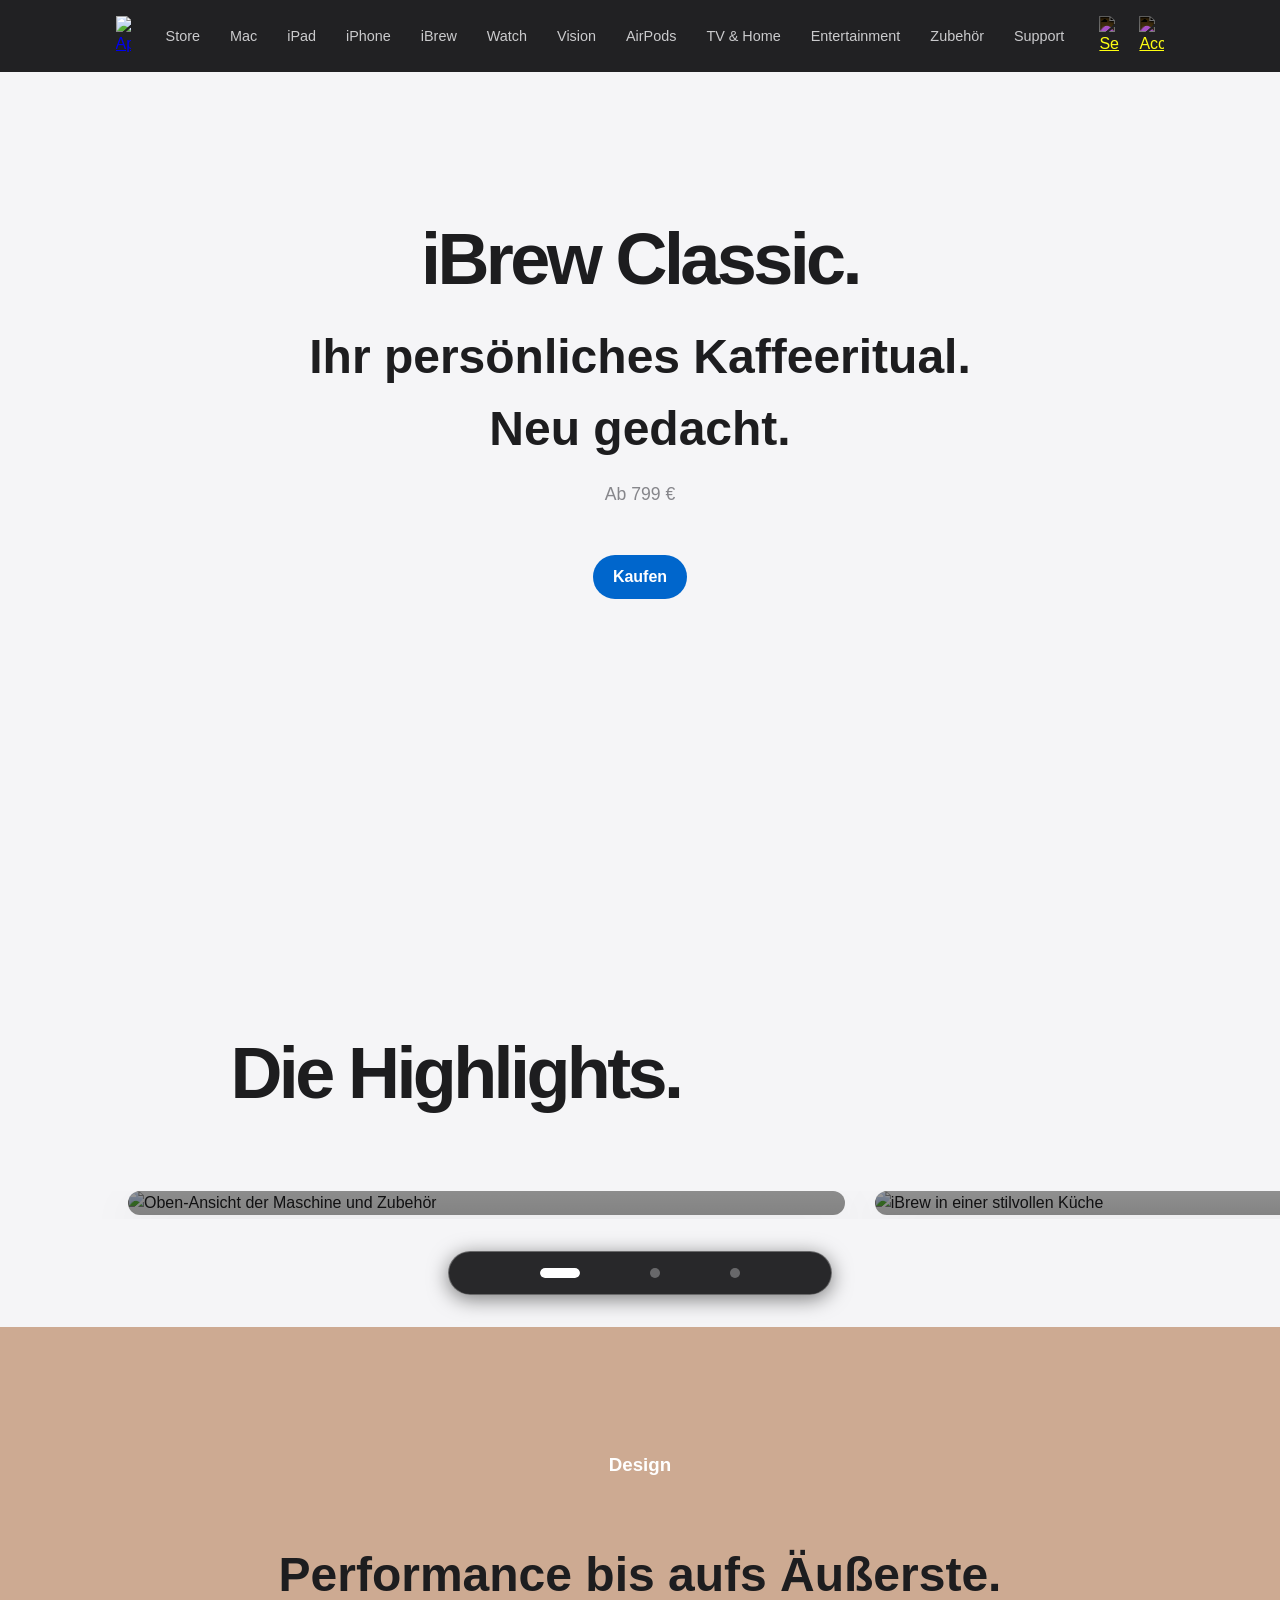
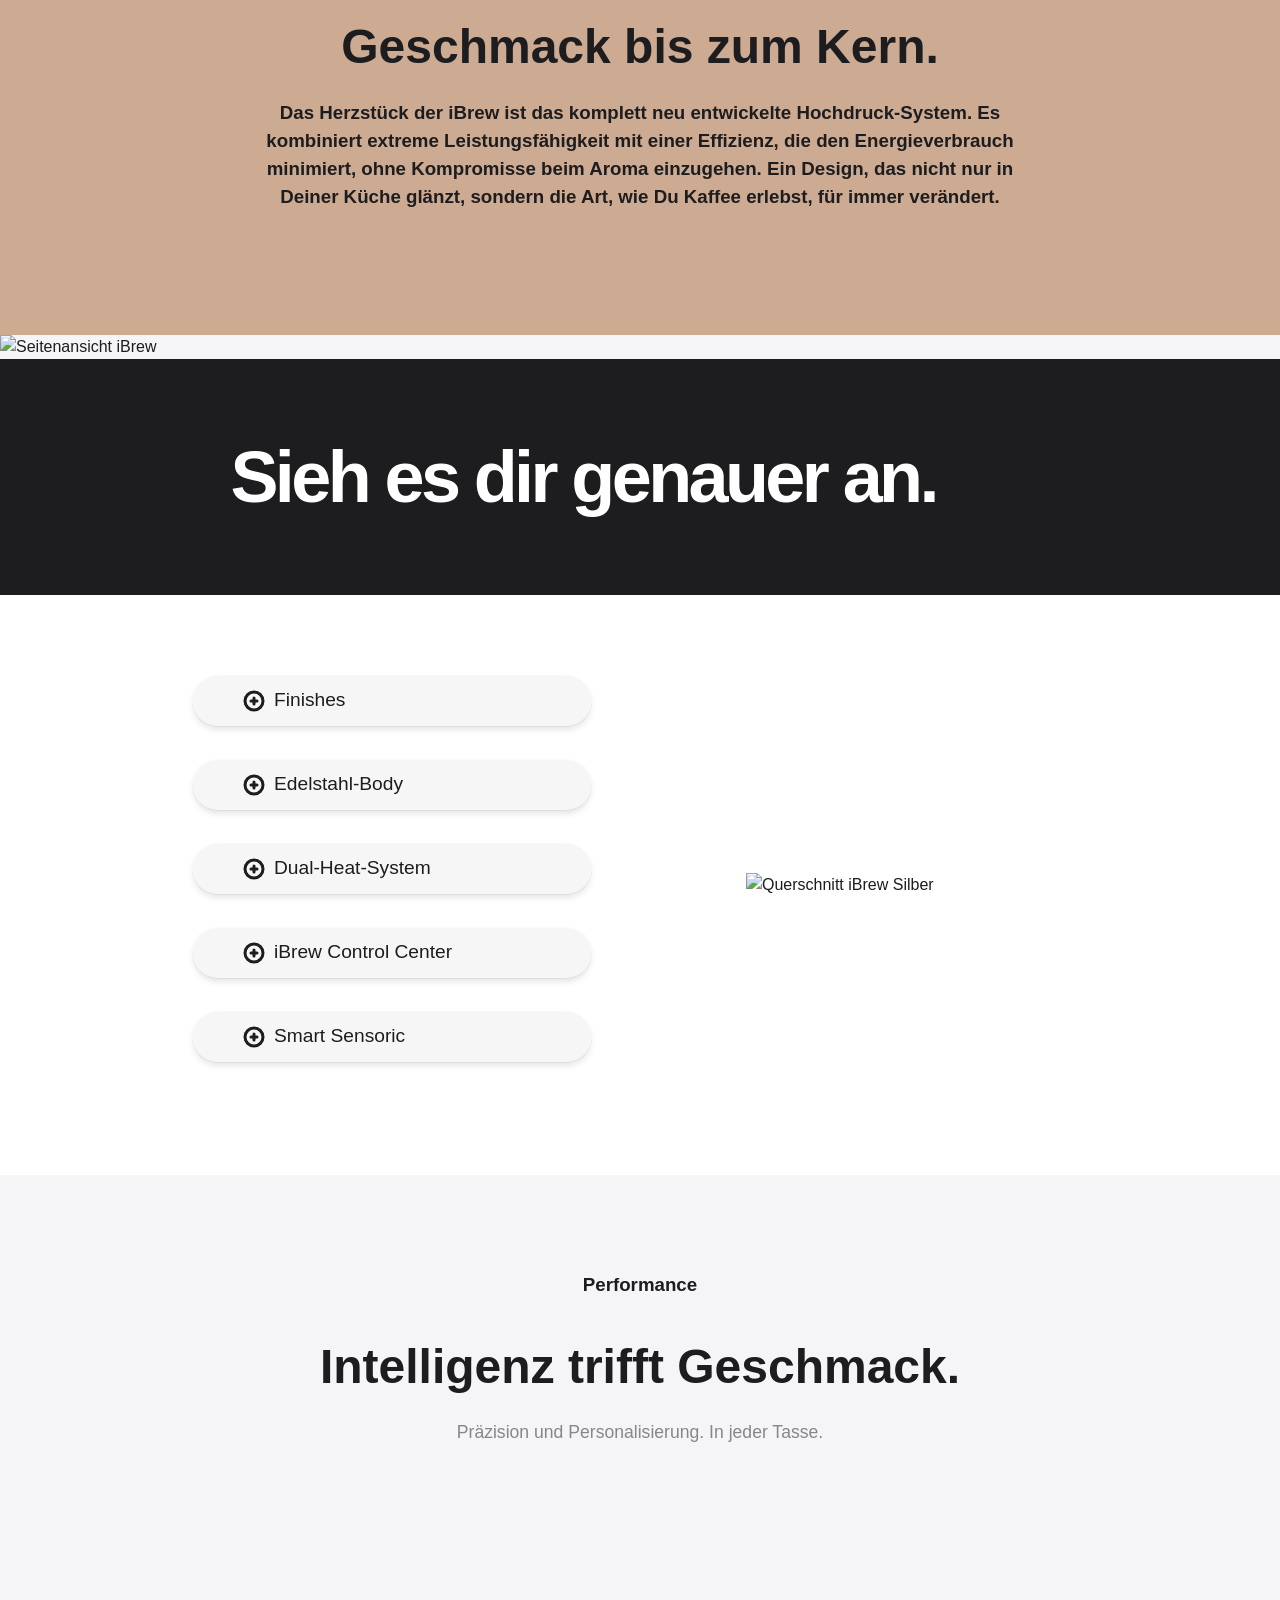
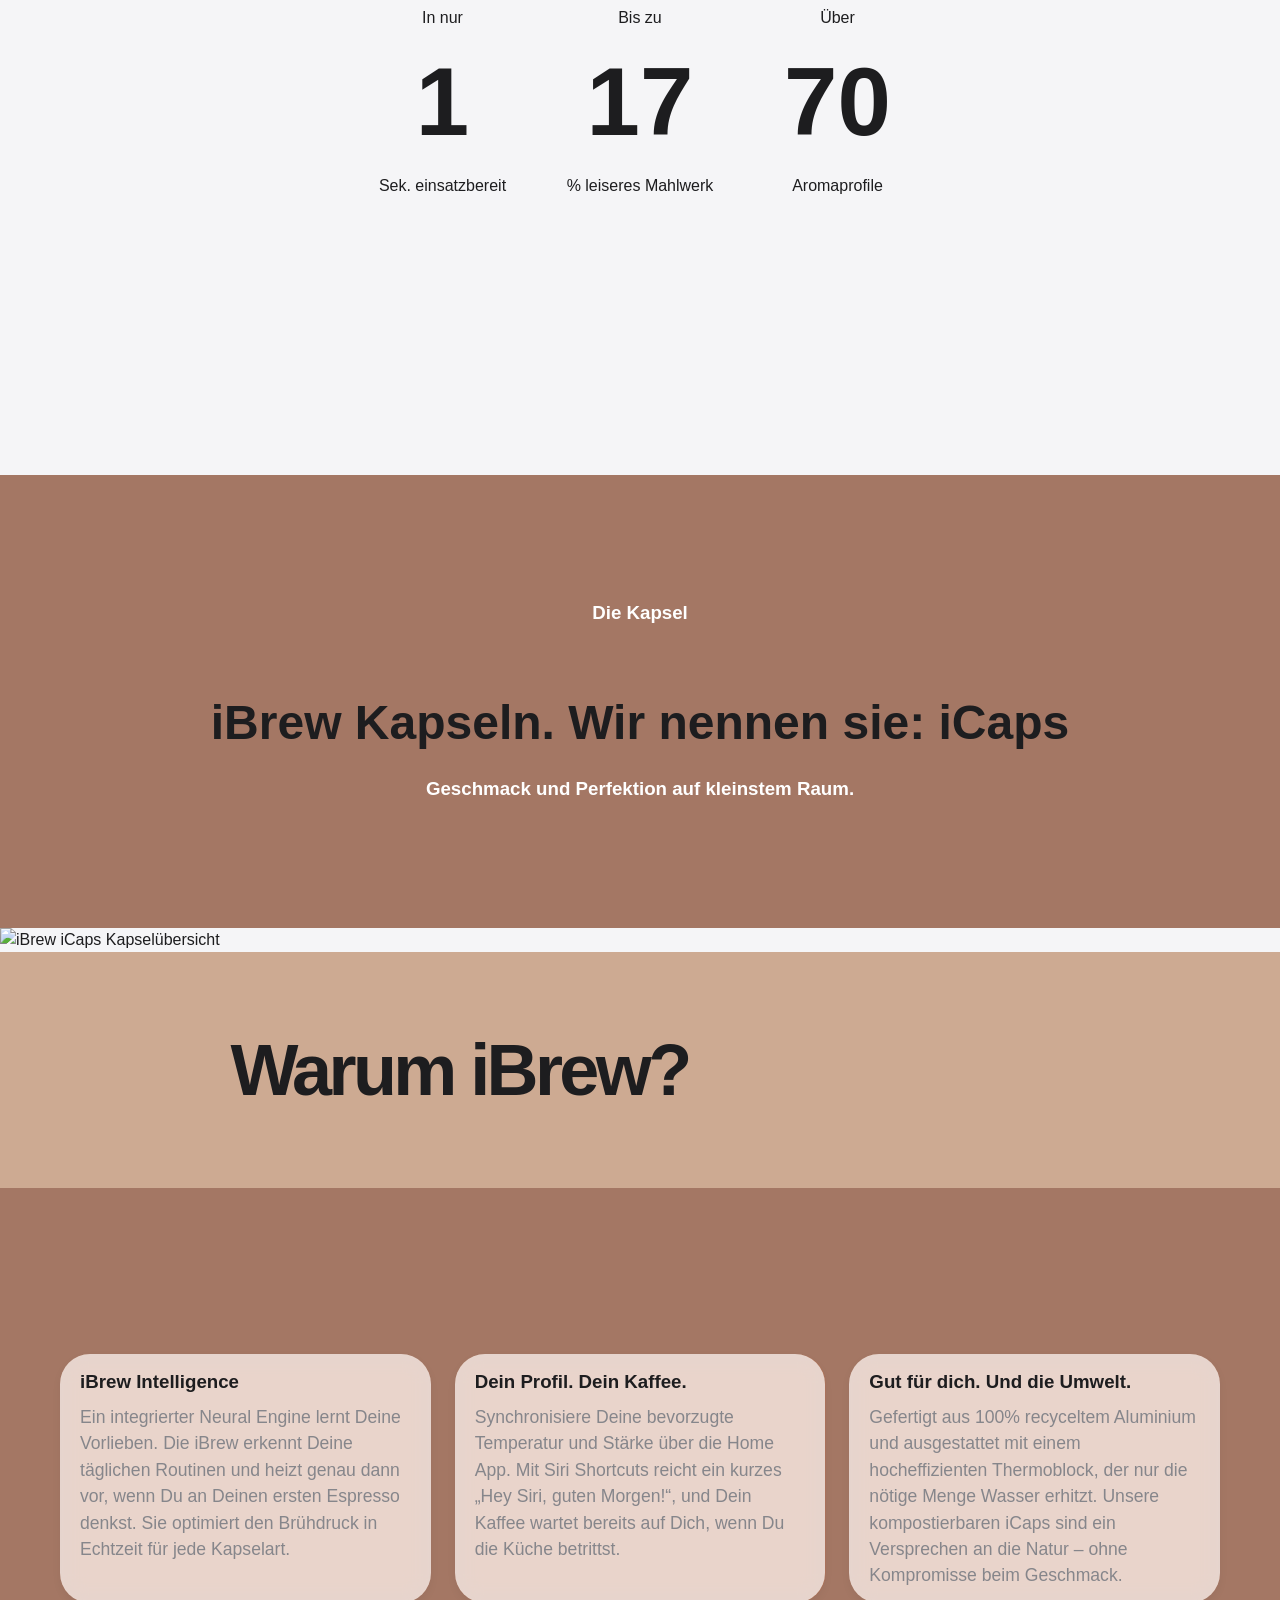
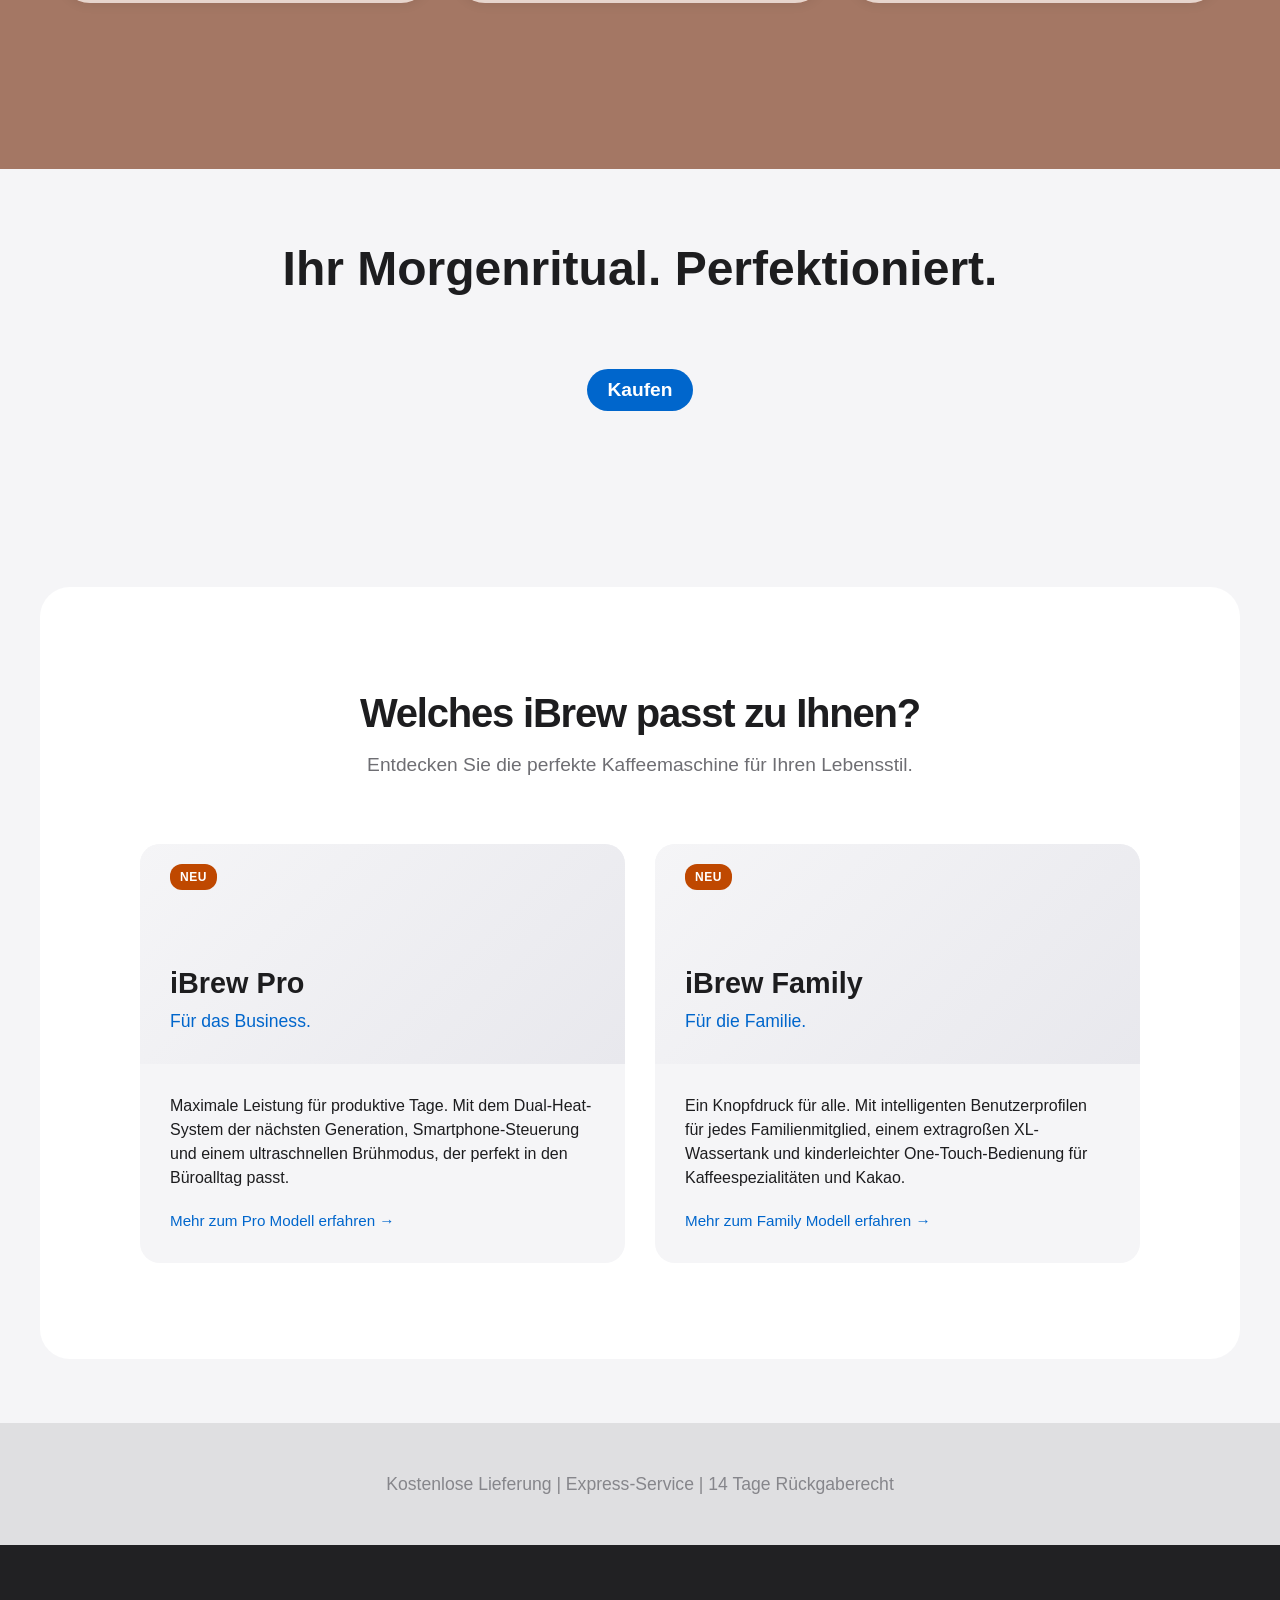
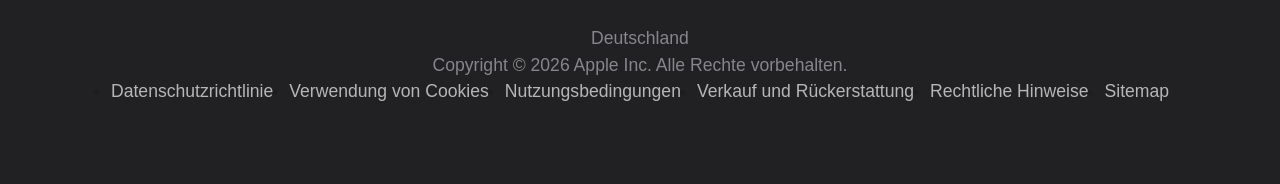
==== index.html @ b8b7a31b "Add files via upload" ====
<!DOCTYPE html>
<html lang="de">

<head>
    <meta charset="utf-8" />
    <meta name="viewport" content="width=device-width, initial-scale=1.0" />
    <title>iBrew Classic</title>
    <link rel="stylesheet" href="main.css" />
    <script src="main.js" defer></script>
</head>

<body>
    <header>
        <nav class="navbar nav-icons-right">
            <div>
                <a href="#"><img src="/Bilder/Apple_logo_white_small.png" alt="Apple" title="Apple" class="logo"></a>
            </div>

            <ul class="nav-links">
                <li><a href="#">Store</a></li>
                <li><a href="#">Mac</a></li>
                <li><a href="#">iPad</a></li>
                <li><a href="#">iPhone</a></li>
                <li><a href="#">iBrew</a></li>
                <li><a href="#">Watch</a></li>
                <li><a href="#">Vision</a></li>
                <li><a href="#">AirPods</a></li>
                <li><a href="#">TV & Home</a></li>
                <li><a href="#">Entertainment</a></li>
                <li><a href="#">Zubehör</a></li>
                <li><a href="#">Support</a></li>
            </ul>

            <div class="nav-icons-right">
                <a href="#"><img src="/Bilder/lupe.svg" alt="Search" title="Search" class="search"></a>
                <a href="#"><img src="/Bilder/bag.svg" alt="Account" title="Account" class="bag"></a>
            </div>

            <div class="burger" id="burger-menu">
                <div class="line1"></div>
                <div class="line2"></div>
                <div class="line3"></div>
            </div>
        </nav>
    </header>

    <main>
        <section class="hero fade-in">
            <div class="hero-content">
                <h1>iBrew Classic.</h1>
                <h2>Ihr persönliches Kaffeeritual.<br>Neu gedacht.</h2>
                <p>Ab 799 €</p>
                <a href="#kaufen" class="btn">Kaufen</a>
            </div>
        </section>

        <!--DIE HIGHLIGHTS-->
        <section class="fade-in">
            <h1 class="space_left">Die Highlights.</h1>

            <div class="carousel-shell">
                <div class="carousel" tabindex="0" aria-label="Highlights Galerie">
                    <article class="card card-image active" data-slide>
                        <img src="/Bilder/von oben vertikal.png" alt="Oben-Ansicht der Maschine und Zubehör" />
                        <div class="card-overlay">
                            <h2 class="h2_carousel">Gefertigt aus hochwertigem Edelstahl für Pro Performance.</h2>
                        </div>
                    </article>

                    <article class="card card-image" data-slide>
                        <img src="/Bilder/side.png" alt="iBrew in einer stilvollen Küche" />
                        <div class="card-overlay">
                            <h2 class="h2_carousel">Design für moderne Räume und ruhige Morgenmomente.</h2>
                        </div>
                    </article>

                    <article class="card card-image" data-slide>
                        <img src="/Bilder/app.png" alt="Detailansicht der Bedienelemente und App" />
                        <div class="card-overlay">
                            <h2 class="h2_carousel">App-Steuerung, Profile und präzise Temperaturwahl.</h2>
                        </div>
                    </article>
                </div>
            </div>

            <div class="dots" aria-label="Carousel Navigation">
                <button class="dot active" type="button" aria-label="Slide 1"></button>
                <button class="dot" type="button" aria-label="Slide 2"></button>
                <button class="dot" type="button" aria-label="Slide 3"></button>
            </div>
        </section>

        <section class="section-padding creme fade-in">
            <div class="container">
                <h3 class="miniheader_light">Design</h3>
                <h2>Performance bis aufs Äußerste. <br>Geschmack bis zum Kern.</h2>
                <h3 class="space_left_right_bottom">Das Herzstück der iBrew ist das komplett neu entwickelte
                    Hochdruck-System.
                    Es
                    kombiniert extreme Leistungsfähigkeit mit einer Effizienz, die den Energieverbrauch minimiert, ohne
                    Kompromisse beim Aroma einzugehen. Ein Design, das nicht nur in Deiner Küche glänzt, sondern die
                    Art, wie Du Kaffee erlebst, für immer verändert.</h3>
            </div>
        </section>

        <section class="side fade-in"> <!--Sidebild-->
            <img src="/Bilder/side.png" alt="Seitenansicht iBrew" title="Seitenansicht iBrew">
        </section>

        <section>
            <h1 class="space_left closer_look fade-in">Sieh es dir genauer an.</h1>
        </section>

        <section class="flex-spalten fade-in">
            <div class="spalte-links">
                <div class="feature-item">
                    <button class="btn-large btn-links icon-button">
                        <svg xmlns="http://www.w3.org/2000/svg" fill="none" viewBox="0 0 24 24" stroke-width="3"
                            stroke="currentColor" class="size-6">
                            <path stroke-linecap="round" stroke-linejoin="round"
                                d="M12 9v6m3-3H9m12 0a9 9 0 1 1-18 0 9 9 0 0 1 18 0Z" />
                        </svg>
                        Finishes
                    </button>
                    <div class="feature-text">
                        <p>Erhältlich in Space Schwarz, Silber und edlem Creme-Gold. Die PVD-Beschichtung
                            sorgt für eine kratzfeste, matte Oberfläche.</p>
                    </div>
                </div>

                <div class="feature-item">
                    <button class="btn-large btn-links icon-button">
                        <svg xmlns="http://www.w3.org/2000/svg" fill="none" viewBox="0 0 24 24" stroke-width="3"
                            stroke="currentColor" class="size-6">
                            <path stroke-linecap="round" stroke-linejoin="round"
                                d="M12 9v6m3-3H9m12 0a9 9 0 1 1-18 0 9 9 0 0 1 18 0Z" />
                        </svg>
                        Edelstahl-Body
                    </button>
                    <div class="feature-text">
                        <p>Ein massives, präzisionsgefrästes Gehäuse aus chirurgischem Aluminium schützt das Innere und
                            verleiht der Maschine ein zeitloses Gewicht.</p>
                    </div>
                </div>

                <div class="feature-item">
                    <button class="btn-large btn-links icon-button">
                        <svg xmlns="http://www.w3.org/2000/svg" fill="none" viewBox="0 0 24 24" stroke-width="3"
                            stroke="currentColor" class="size-6">
                            <path stroke-linecap="round" stroke-linejoin="round"
                                d="M12 9v6m3-3H9m12 0a9 9 0 1 1-18 0 9 9 0 0 1 18 0Z" />
                        </svg>
                        Dual-Heat-System
                    </button>
                    <div class="feature-text">
                        <p>Zwei getrennte Thermoblöcke heizen Wasser für Kaffee und Dampf parallel auf. Perfekte
                            Temperaturen ohne Wartezeit zwischen den Tassen.</p>
                    </div>
                </div>

                <div class="feature-item">
                    <button class="btn-large btn-links icon-button">
                        <svg xmlns="http://www.w3.org/2000/svg" fill="none" viewBox="0 0 24 24" stroke-width="3"
                            stroke="currentColor" class="size-6">
                            <path stroke-linecap="round" stroke-linejoin="round"
                                d="M12 9v6m3-3H9m12 0a9 9 0 1 1-18 0 9 9 0 0 1 18 0Z" />
                        </svg>
                        iBrew Control Center
                    </button>
                    <div class="feature-text">
                        <p>Das hochauflösende Touch-Display an der Front zeigt den exakten Brühfortschritt,
                            Fehlermeldungen und Reinigungshinweise an.</p>
                    </div>
                </div>

                <div class="feature-item">
                    <button class="btn-large btn-links icon-button">
                        <svg xmlns="http://www.w3.org/2000/svg" fill="none" viewBox="0 0 24 24" stroke-width="3"
                            stroke="currentColor" class="size-6">
                            <path stroke-linecap="round" stroke-linejoin="round"
                                d="M12 9v6m3-3H9m12 0a9 9 0 1 1-18 0 9 9 0 0 1 18 0Z" />
                        </svg>
                        Smart Sensoric
                    </button>
                    <div class="feature-text">
                        <p>Infrarotsensoren erkennen die Tassengröße und stoppen den Bezug automatisch, um ein
                            Überlaufen deines Espressos zu verhindern.</p>
                    </div>
                </div>
            </div>
            <div class="spalte-rechts">
                <img src="/Bilder/Querschnitt silber.png" alt="Querschnitt iBrew Silber"
                    title="Querschnitt iBrew Silber">
            </div>
        </section>

        <section class="stats section-padding fade-in">
            <div class="container">
                <h3 class="miniheader_dark">Performance</h3>
                <h2>Intelligenz trifft Geschmack.</h2>
                <p>Präzision und Personalisierung. In jeder Tasse.</p>
                <div class="stats-grid">
                    <div class="stat-item">
                        <span>In nur</span>
                        <span class="number counter" data-target="3" data-speed="3000">0</span>
                        <span>Sek. einsatzbereit</span>
                    </div>
                    <div class="stat-item">
                        <span>Bis zu</span>
                        <span class="number counter" data-target="50" data-speed="3000">0</span>
                        <span>% leiseres Mahlwerk</span>
                    </div>
                    <div class="stat-item">
                        <span>Über</span>
                        <span class="number counter" data-target="200" data-speed="3000">0</span>
                        <span>Aromaprofile</span>
                    </div>
                </div>
            </div>
        </section>

        <section class="section-padding fade-in icaps">
            <div class="container">
                <h3 class="miniheader_light">Die Kapsel</h3>
                <h2>iBrew Kapseln. Wir nennen sie: iCaps</h2>
                <h3 class="caption_light">Geschmack und Perfektion auf kleinstem Raum.</h3>
            </div>
        </section>

        <!--Ändert das Bild beim Übergang von Mobile zu Tablet-->
        <section class="side fade-in icaps-container">
            <picture>
                <source srcset="/Bilder/Kapsel_mobile.svg" media="(max-width: 767px)">

                <source srcset="/Bilder/Kapseln.svg" media="(min-width: 768px)">

                <img src="/Bilder/Kapseln.svg" alt="iBrew iCaps Kapselübersicht" title="iBrew iCaps Kapselübersicht"
                    loading="lazy">
            </picture>
        </section>

        <section class="fade-in">
            <h1 class="space_left fade-in creme">Warum iBrew?</h1>
        </section>

        <section class="section-padding dark_creme fade-in space_top_bottom">
            <div class="container features-grid ">

                <div class="feature-card">
                    <h3>iBrew Intelligence</h3>
                    <p>Ein integrierter Neural Engine lernt Deine Vorlieben. Die iBrew erkennt Deine täglichen Routinen
                        und heizt genau dann vor, wenn Du an Deinen ersten Espresso denkst. Sie optimiert den Brühdruck
                        in Echtzeit für jede Kapselart.</p>
                </div>

                <div class="feature-card">
                    <h3>Dein Profil. Dein Kaffee.</h3>
                    <p>Synchronisiere Deine bevorzugte Temperatur und Stärke über die Home App. Mit Siri Shortcuts
                        reicht ein kurzes „Hey Siri, guten Morgen!“, und Dein Kaffee wartet bereits auf Dich, wenn Du
                        die Küche betrittst.</p>
                </div>

                <div class="feature-card">
                    <h3>Gut für dich. Und die Umwelt.</h3>
                    <p>Gefertigt aus 100% recyceltem Aluminium und ausgestattet mit einem hocheffizienten Thermoblock,
                        der nur die nötige Menge Wasser erhitzt. Unsere kompostierbaren iCaps sind ein Versprechen an
                        die Natur – ohne Kompromisse beim Geschmack.</p>
                </div>

            </div>
        </section>

        <section class="fade-in container section-padding" id="kaufen">
            <h2>Ihr Morgenritual. Perfektioniert.</h2>
            <button class="btn btn-large">Kaufen</button>
        </section>

        <!--Modelle vorstellen:-->
        <section class="fade-in container section-padding id-comparison" id="modelle">
            <h2 class="section-title">Welches iBrew passt zu Ihnen?</h2>
            <p class="section-subtitle">Entdecken Sie die perfekte Kaffeemaschine für Ihren Lebensstil.</p>

            <div class="model-teaser-grid">
                <div class="model-card">
                    <div class="model-image-placeholder">
                        <span class="model-badge">Neu</span>
                        <h3>iBrew Pro</h3>
                        <p class="model-tagline">Für das Business.</p>
                    </div>
                    <div class="model-info">
                        <p class="model-description">
                            Maximale Leistung für produktive Tage. Mit dem Dual-Heat-System der nächsten Generation,
                            Smartphone-Steuerung und einem ultraschnellen Brühmodus, der perfekt in den Büroalltag
                            passt.
                        </p>
                        <a href="/ibrew_pro.html" class="model-link">Mehr zum Pro Modell erfahren &rarr;</a>
                    </div>
                </div>

                <div class="model-card">
                    <div class="model-image-placeholder">
                        <span class="model-badge">Neu</span>
                        <h3>iBrew Family</h3>
                        <p class="model-tagline">Für die Familie.</p>
                    </div>
                    <div class="model-info">
                        <p class="model-description">
                            Ein Knopfdruck für alle. Mit intelligenten Benutzerprofilen für jedes Familienmitglied,
                            einem extragroßen XL-Wassertank und kinderleichter One-Touch-Bedienung für
                            Kaffeespezialitäten und Kakao.
                        </p>
                        <a href="/ibrew_family.html" class="model-link">Mehr zum Family Modell erfahren &rarr;</a>
                    </div>
                </div>
            </div>
        </section>
    </main>

    <footer class="fade-in">
        <div class="footer1">
            <p>Kostenlose Lieferung | Express-Service | 14 Tage Rückgaberecht</p>
        </div>
        <nav class="footer2">
            <p>Deutschland <br> Copyright © 2026 Apple Inc. Alle Rechte vorbehalten.</p>
            <ul>
                <li><a href="#">Datenschutzrichtlinie</a></li>
                <li><a href="#">Verwendung von Cookies</a></li>
                <li><a href="#">Nutzungsbedingungen</a></li>
                <li><a href="#">Verkauf und Rückerstattung</a></li>
                <li><a href="#">Rechtliche Hinweise</a></li>
                <li><a href="#">Sitemap</a></li>
            </ul>
        </nav>
    </footer>
</body>

</html>
---- main.css ----
/* --- Basis (Mobile) --- */
:root {
    --bg-color: #f5f5f7;
    --text-color: #1d1d1f;
    --accent-color: #0066cc;
    --creme: #cdaa92;
    --dark-creme: #a47764;
    /*Button*/
    --white: #ffffff;
    --shadow: 0 18px 50px rgba(0, 0, 0, 0.08);
    --border-radius: 30px;
}

* {
    margin: 0;
    padding: 0;
    box-sizing: border-box;
    font-family: -apple-system, BlinkMacSystemFont, "Segoe UI", Roboto, Helvetica, Arial, sans-serif;
}

body {
    background-color: var(--bg-color);
    color: var(--text-color);
    line-height: 1.5;
    overflow-x: hidden;
}

.container {
    max-width: 1200px;
    margin: 0 auto;
}

.section-padding {
    padding: 4rem 0;
    text-align: center;
}

.creme {
    background-color: var(--creme);
}

.dark_creme {
    background-color: var(--dark-creme);
}

/* --- Typografie --- */
h1 {
    font-size: 3rem;
    letter-spacing: -0.05em;
    margin-bottom: 0.5rem;
}

h2 {
    font-size: 2rem;
    font-weight: 600;
    margin-bottom: 1rem;
}

.h2_carousel {
    font-size: 1rem;
    font-weight: 600;
    margin-bottom: 1rem;
}

p {
    font-size: 1.1rem;
    color: #86868b;
}

.miniheader_light {
    color: var(--white);
    padding-top: 5%;
    padding-bottom: 5%;
}

.miniheader_dark {
    color: var(--text-color);
    padding-top: 5%;
    padding-bottom: 5%;
}

.caption_light {
    color: var(--white);
    padding-bottom: 5%;
}

/* --- Buttons "Kaufen" --- */
.btn {
    display: inline-block;
    background-color: var(--accent-color);
    color: var(--white);
    padding: 10px 20px;
    border-radius: 30px;
    text-decoration: none;
    font-weight: 600;
    border: none;
    margin: 3rem;
    cursor: pointer;

}

.btn:hover {
    background-color: #005bb5;
}

.btn-large {
    font-size: 1.2rem;
    padding: 10px 20px;
    border-radius: 30px;
    margin: 3rem;
}

/* =========================================
   Header-Menü Navigation (Mobile)
   ========================================= */

.navbar {
    display: flex;
    justify-content: space-between;
    align-items: center;
    padding: 1rem 5%;
    background-color: rgba(29, 29, 31, 0.98);
    position: fixed;
    width: 100%;
    top: 0;
    z-index: 1000;
    backdrop-filter: blur(10px);
}

/* Container für die rechten Icons */
.nav-icons-right {
    display: flex;
    align-items: center;
    gap: 20px;
    /* Abstand zwischen Lupe und Einkaufskorb */
    margin-left: auto;
    /* Schiebt die Icons automatisch nach rechts */
    z-index: 1001;
    /* Sorgt dafür, dass die Icons anklickbar bleiben */
}

/* Verhindert, dass das Logo-Link-Verhalten das Layout stört */
.nav-logo-link {
    display: flex;
    align-items: center;
    z-index: 1001;
}

.logo {
    width: 15px;
    height: auto;
    /* Zwingt Safari, das Seitenverhältnis fix zu berechnen */
    display: block;
    /* Verhindert das Kollabieren im Flex-Layout */

}

.search {
    width: 20px;
    filter: invert(100%);
    display: block;
}

.bag {
    width: 25px;
    filter: invert(100%);
    display: block;
}

.nav-links {
    position: absolute;
    right: 0px;
    height: 100vh;
    top: 60px;
    background-color: #1d1d1f;
    display: flex;
    flex-direction: column;
    align-items: center;
    width: 100%;
    transform: translateX(100%);
    transition: transform 0.4s ease-in;
    list-style: none;
    height: calc(100vh - 60px);
    /* Bildschirmhöhe MINUS die 60px von der Navbar */
    overflow-y: auto;
    /* Erlaubt das Scrollen NUR innerhalb des Menüs */
}

.nav-links li {
    margin: 1.5rem 0;
}

.nav-links a {
    color: #f5f5f7;
    text-decoration: none;
    font-size: 1.2rem;
}

.nav-active {
    transform: translateX(0%);
}

.burger {
    display: block;
    cursor: pointer;
}

.burger div {
    width: 25px;
    height: 3px;
    background-color: var(--white);
    margin: 5px;
    transition: all 0.3s ease;
}

.hero {
    display: flex;
    flex-direction: column;
    /* Stapelt Bild und Text untereinander */
    margin-top: 55px;
    /* Platz für die fixierte Navigationsleiste */
    background-color: var(--bg-color);
}

/* Das Teaserbild wird auf dem Handy als eigenständiger, oberer Block dargestellt */
.hero::before {
    content: "";
    display: block;
    width: 100%;
    height: 100vh;
    /* Das Bild nimmt auf dem Handy die halbe Bildschirmhöhe ein */
    background-image: url('/Bilder/frontal.png');
    background-repeat: no-repeat;
    background-position: center;
    background-size: cover;
}

.hero_family {
    display: flex;
    flex-direction: column;
    /* Stapelt Bild und Text untereinander */
    margin-top: 55px;
    /* Platz für die fixierte Navigationsleiste */
    background-color: var(--bg-color);
}

/* Das Teaserbild wird auf dem Handy als eigenständiger, oberer Block dargestellt */
.hero_family::before {
    content: "";
    display: block;
    width: 100%;
    height: 100vh;
    /* Das Bild nimmt auf dem Handy die halbe Bildschirmhöhe ein */
    background-image: url('/Bilder/family_teaser_mobile.png');
    background-repeat: no-repeat;
    background-position: center;
    background-size: cover;
}

/* Der Textbereich rutscht automatisch unter das Bild */
.hero-content {
    text-align: center;
    padding: 3rem 20px;
    background-color: var(--bg-color);
    /* Verhält sich wie eine neue, saubere Section */
}

.whitespace {
    height: 29.5vh;
    /*= gleiche Höhe wie die anderen Abschnitte, wo Text drin ist*/
}

.space_left {
    /*Abstand von links für h1-Elemente*/
    padding-left: 3%;
    padding-right: 3%;
    padding-top: 5%;
    padding-bottom: 5%;
    margin-bottom: 0;
    /*damit kein weißer Streifen zwischen Titel und drei Containern*/
}

.space_left_right_bottom {
    padding-left: 18%;
    padding-right: 18%;
    padding-bottom: 5%;
}

.space_top_bottom {
    padding-top: 3%;
    padding-bottom: 3%;
}

.closer_look {
    background-color: #1D1D1F;
    color: var(--white);
}

/* 1. Die Hauptsektion vorbereiten */
.stats {
    position: relative;
    /* WICHTIG: Erlaubt dem ::before-Element, sich hieran auszurichten */
    min-height: 100vh;
    /* Sorgt dafür, dass die Sektion mindestens den Bildschirm füllt */
    text-align: center;

    display: flex;
    flex-direction: column;
    justify-content: flex-start;
    align-items: center;

    overflow: hidden;
    /* Verhindert, dass das skalierte Bild aus der Sektion herausragt */
}

/* 2. Das Pseudoelement für das Hintergrundbild einrichten */
.stats::before {
    content: "";
    /* ERFORDERLICH: Aktiviert das Pseudoelement überhaupt erst */

    /* Das Bild über die komplette Fläche der .stats-Sektion spannen */
    position: absolute;
    top: 0;
    left: 0;
    width: 100%;
    height: 100%;

    /* Das Bild einbinden und skalieren */
    background-image: url("/Bilder/von oben quer.png");
    background-repeat: no-repeat;
    background-position: center;
    background-size: cover;

    /* Transparenz und Bildebenen-Anordnung */
    opacity: 0.15;
    /* Transparenz des Bildes */
    z-index: 1;
    /* Schiebt das Bild auf Ebene 1 */
}

/* Den Text in Sicherheit bringen, damit er VOR dem Bild liegt */
.stats .container {
    position: relative;
    z-index: 2;
    /* Liegt mit Ebene 2 über dem Bild (z-index: 1) und bleibt voll lesbar */
}

.stats-grid {
    display: flex;
    flex-direction: column;
    gap: 5vh;
    /*Lücken zwischen einzelnen Stats voneinander, 5vh*/
    margin-top: 3rem;
    margin-left: 3rem;
    margin-right: 3rem;
}

.features-grid {
    display: flex;
    flex-direction: column;
    gap: 24px;
    /*Lücken zwischen einzelnen Stats voneinander, vorher 5vh*/
    padding: 10% 20px;
    /*oben-unten / links-rechts 20px*/
    /* Optional: Damit die Karten am Handyrand nicht anstoßen */
}

.feature-card {
    border-radius: 30px;
    box-shadow: 0 4px 10px rgba(0, 0, 0, 0.05);
    position: relative;
    padding: 14px 20px;
    background: #ffffffb1;
    backdrop-filter: blur(12px) saturate(150%);
    -webkit-backdrop-filter: blur(12px) saturate(150%);
    text-align: left;

    /* Dieser sanfte Übergang sorgt dafür, dass das Hovern flüssig aussieht */
    transition: all 0.3s ease;

    width: 100%;
    /* Nimmt auf Mobile die volle Displaybreite ein */
    max-width: 100%;
    /* Verhindert das Herausragen */
    box-sizing: border-box;
}

.feature-card:hover {
    background: rgba(255, 255, 255, 0.35);
    /* Wird beim Hovern etwas heller/sichtbarer */
    transform: translateY(-5px);
    /* Schiebt die Karte leicht nach oben */
    cursor: pointer;
    /* Zeigt den Zeigefinger an */

    /* Macht den Schatten intensiver für einen räumlichen "Anheben"-Effekt */
    box-shadow:
        0 12px 20px -2px rgba(0, 0, 0, 0.15),
        inset 0 1px 0 rgba(255, 255, 255, 0.5);
}

/* Abstand zwischen Überschrift und Fließtext in der Karte */
.feature-card h3 {
    margin-bottom: 0.5rem;
    color: var(--text-color);
}

.stat-item .number {
    display: block;
    font-size: 4rem;
    font-weight: 700;
    color: var(--text-color);
    font-variant-numeric: tabular-nums;
    /*einheitliche Zahlengröße, damit Container nicht "zittern" oder verschieben während dem aufzählen*/
    width: 140px;
    /* Festes Gehäuse für die Zahl (breit genug für 3 Ziffern) */
    margin: 0 auto;
    /* Zentriert die Zahl innerhalb ihres stat-items */
}

/* --- Hintergrundbild unter: Performance bis aufs Äußerste. --- */
.side {
    width: 100%;
    overflow: hidden;
    /* Verhindert unschöne Scrollbalken, falls das Bild verzerrt */
}

.side img {
    width: 100%;
    height: auto;
    /* Behält das Seitenverhältnis bei */
    display: block;
    /* Entfernt den standardmäßigen kleinen Whitespace unter Bildern */
    object-fit: cover;
    /* Schneidet das Bild sauber zu, falls Höhenbegrenzungen ins Spiel kommen */
}

/*Part unter: "Sieh es dir genauer an."*/
.flex-spalten {
    background-color: var(--white);
    display: flex;
    /* Aktiviert das Flexbox-Layout */
    gap: 20px;
    /* Abstand zwischen den Spalten */
    justify-content: space-evenly;
    align-items: center;
    flex-direction: column;
    /* Spalten untereinander anordnen */
}

.spalte-rechts img {
    width: 100%;
    height: 100%;
    object-fit: cover;
    /* Füllt den Bereich aus, ohne das Bild zu verzerren */
    object-position: center;
    /* Zentriert das Bild im Container */
    padding-bottom: 15%;
}

.btn-links {
    display: flex;
    flex-direction: column;

    text-decoration: none;
    border: none;
    margin: 3vh;
    cursor: pointer;

    /* Grundlegendes Layout */
    position: relative;
    padding: 14px 50px;
    /* letztes=Breite Button*/
    color: var(--text-color);
    cursor: pointer;

    /* Hintergrund und Unschärfe */
    background: rgba(215, 215, 215, 0.239);
    backdrop-filter: blur(12px) saturate(150%);
    -webkit-backdrop-filter: blur(12px) saturate(150%);

    /* Schatten für Tiefe */
    box-shadow:
        0 4px 6px -1px rgba(0, 0, 0, 0.1),
        inset 0 1px 0 rgba(255, 255, 255, 0.4),
        inset 0 -1px 0 rgba(0, 0, 0, 0.1);

    /* Sanfter Übergang bei Hover */
    transition: all 0.3s ease;
}

.icon-button {
    display: inline-flex !important;
    /* Erzwingt das Flexbox-Layout */
    flex-direction: row !important;
    /* Zwingt Icon und Text nebeneinander */
    gap: 8px;
    /* Abstand zwischen Plus und Text */
}

.icon-button svg {
    width: 24px;
    height: 24px;
    display: block;
}

.icaps {
    background-color: #a47764;
}

/* Container für die Kapsel-Präsentation */
.icaps-container {
    width: 100%;
    background-color: var(--bg-color);
    /* Sorgt für den sauberen Apple-Hintergrund */
    display: flex;
    justify-content: center;
    align-items: center;
    overflow: hidden;
}

/* Das eigentliche Bild skaliert jetzt automatisch perfekt mit */
.icaps-container picture,
.icaps-container img {
    width: 100%;
    height: auto;
    display: block;
    object-fit: cover;
}

/* --- Animationen --- */
.btn-links:hover {
    background: rgba(255, 255, 255, 0.25);
    box-shadow:
        0 8px 12px -1px rgba(0, 0, 0, 0.15),
        inset 0 1px 0 rgba(255, 255, 255, 0.5);
    transform: translateY(-2px);
}

.fade-in {
    opacity: 0;
    transform: translateY(30px);
    transition: opacity 0.8s ease-out, transform 0.8s ease-out;
}

.fade-in.appear {
    opacity: 1;
    transform: translateY(0);
}

.footer1 {
    background-color: rgba(134, 134, 134, 0.2);
    text-align: center;
    justify-content: center;
    align-items: center;
    padding: 3rem;
}

.footer2 {
    text-align: center;
    background-color: rgba(29, 29, 31, 0.98);
    display: flex;
    flex-direction: column;
    transition: transform 0.4s ease-in;
    list-style: none;
    /*damit keine Aufzählungszeichen*/
    justify-content: space-between;
    align-items: center;
    padding: 5rem 0%;
    backdrop-filter: blur(10px);
}

.footer2 ul {
    display: flex;
    flex-direction: column;
    /* Ordnet die Elemente nebeneinander an */
    flex-wrap: wrap;
    /* Erlaubt Zeilenumbrüche, wenn der Bildschirm zu klein ist */
    justify-content: center;
    /* Zentriert die Links horizontal */
    align-items: center;
    /* Zentriert die Links vertikal */
    gap: 1rem;
    /* Erzeugt einen gleichmäßigen Abstand zwischen den Wörtern */
}

.footer2 li {
    margin: 0;
    font-size: 1.1rem;
    /*kein Abstand zwischen den Elementen*/
}

.footer2 a {
    color: #f5f5f7;
    /* Grundfarbe (hell) */
    text-decoration: none;
    opacity: 0.7;
    /* Reduzierte Deckkraft lässt es grau wirken */
    transition: opacity 0.3s ease, color 0.3s ease;
    /* Sorgt für das weiche Ein- und Ausblenden */
}

.footer2 a:hover {
    opacity: 1;
    /* Volle Deckkraft */
    color: #ffffff;
    /* text wird beim hovern weiß */
}

/* =========================================
   Highlights Navigation Gallerie
   ========================================= */
.carousel-shell {
    position: relative;
    display: grid;
    grid-template-columns: 1fr;
    width: 100%;
    /* Breite begrenzen */
    overflow: hidden;
    /* Alles, was rechts rausragt, wird für das restliche Layout unsichtbar */
}

.carousel-nav {
    display: none;
    border: none;
    background: #111;
    color: #fff;
    width: 44px;
    height: 44px;
    border-radius: 30px;
    box-shadow: var(--shadow);
    cursor: pointer;
}

.carousel {
    display: grid;
    grid-auto-flow: column;
    grid-auto-columns: 70%;
    gap: 30px;
    overflow-x: auto;
    scroll-snap-type: x mandatory;
    padding-bottom: 4px;
    padding-left: 10%;
    padding-right: 10%;
    scrollbar-width: none;
}

.carousel::-webkit-scrollbar {
    display: none;
}

.card {
    position: relative;
    border-radius: 30px;
    overflow: hidden;
    background: #eee;
    scroll-snap-align: center;
    box-shadow: var(--shadow);
}

.card img {
    width: 100%;
    /* Bild passt sich dem Block an */
    height: 100%;
    object-fit: cover;
    /* Optional: Zuschneiden, falls es das Seitenverhältnis verzieht */
    align-items: center;
    border-radius: 30px;
    justify-content: center;
    /* Horizontale Zentrierung */
    align-items: center;
    /* Vertikale Zentrierung */
}

.card-overlay {
    position: absolute;
    inset: auto 0 0 0;
    /*Bild Beschriftung unten*/
    padding: 20px;
    /*Schattengröße*/
    background: linear-gradient(180deg, transparent, rgba(0, 0, 0, .45));
    color: var(--white);
}

.dots {
    display: flex;
    justify-content: center;
    gap: 20%;
    /*Lücke zwischen Punkten*/
    margin-top: 2rem;
    background-color: rgba(17, 17, 17, .25);
    border-radius: 30px;
    margin: 2rem 35%;
    /*Hintergrund dots*/
    padding: 1rem;


    /* Transparenter Hintergrund, damit Glass-Effekt */
    background: rgba(29, 29, 31, 0.95);
    /* Unschärfe-Effekt */
    backdrop-filter: blur(10px);
    -webkit-backdrop-filter: blur(10px);
    /* Wichtig für ältere Safari-Browser */
    /* Helle Kanten simulieren das Licht auf echtem Glas */
    border: 1px solid rgba(255, 255, 255, 0.3);
    /*Schatten*/
    box-shadow: 0 4px 20px rgba(0, 0, 0, 0.5);
}

/* Grundzustand der Punkte */
.dot {
    width: 10px;
    height: 10px;
    border-radius: 30px;
    border: none;
    background: rgba(255, 255, 255, 0.3);
    /* Leicht transparenter Hintergrund */
    cursor: pointer;
    position: relative;
    overflow: hidden;
    /* Verhindert, dass der Ladebalken ausbricht */
    transition: width 0.3s ease;
}

/* Wenn der Punkt aktiv ist, wird er breiter (Kapsel-Form) */
.dot.active {
    background: rgba(255, 255, 255, 0.3);
    /* Gleicher Hintergrund wie inaktiv */
    width: 40px;
    /* Breiter für den Ladebalken (vorher 28px) */
}

/* Der eigentliche Ladebalken im aktiven Punkt */
.dot.active::after {
    content: "";
    position: absolute;
    top: 0;
    left: 0;
    height: 100%;
    width: 0;
    /* Startet bei 0% Breite */
    background: #ffffff;
    /* Farbe des Ladebalkens (reines Weiß) */
    border-radius: 30px;

    /* Ruft die Animation auf: 6 Sekunden lang, linear, füllt die Breite */
    animation: dotProgress 6000ms linear forwards;
}

/* Die Animation, die die Breite von 0 auf 100% zieht */
@keyframes dotProgress {
    from {
        width: 0%;
    }

    to {
        width: 100%;
    }
}

.spalte-links {
    margin-top: 5rem;
    margin-bottom: 5rem;

    /* Zentriert die Buttons mobil untereinander */
    display: flex;
    flex-direction: column;
    align-items: center;
}

/* Verhindert das Scrollen der Hauptseite , wenn Burgermenu geöffnet*/
.no-scroll {
    overflow: hidden;
}

/* Container für die Feature-Pakete */
.feature-item {
    width: 100%;
    max-width: 400px;
    /* Begrenzt die Breite analog zum Apple-Look */
    margin-bottom: 1.5rem;
    display: flex;
    flex-direction: column;
}

/* Wir setzen die Ränder des Buttons zurück, da der Abstand nun über den Container geregelt wird */
.feature-item .btn-links {
    margin: 0 !important;
    width: 100%;
    justify-content: flex-start;
}

/* Das versteckte Textfeld im Apple-Look (Dunkelgrau abgerundet) */
.feature-text {
    max-height: 0;
    /* Standardmäßig geschlossen */
    overflow: hidden;
    /* Schneidet den Text ab, wenn geschlossen */
    opacity: 0;
    /* Unsichtbar */
    transition: max-height 1s cubic-bezier(0.15, 0.05, 0.15, 1), opacity 1s ease;

    /* Optik der Apple-Infobox */
    background: var(--text-color);
    border-radius: 30px;
    margin-top: 8px;
}

/* Der Text innerhalb der Box bekommt ein eigenes Padding, damit das Aufklappen nicht ruckelt */
.feature-text p {
    padding: 15px 20px;
    font-size: 0.95rem;
    color: #f5f5f7;
    /* Heller Text auf dunklem Grund */
    line-height: 1.4;
}

/* CSS-Klasse, die per JavaScript hinzugefügt wird, um das Feld zu öffnen */
.feature-item.open .feature-text {
    max-height: 200px;
    /* Groß genug für den Fließtext */
    opacity: 1;
    /* Sichtbar machen */
}

/* Das Plus-Icon rotiert leicht, wenn es geöffnet ist */
.feature-item.open svg {
    transform: rotate(45deg);
    color: var(--dark-creme);
    transition: transform 1s ease, color 1s ease;
}

.feature-item svg {
    transition: transform 1s ease, color 1s ease;
}







/* --- Modell Teaser Sektion --- */
.id-comparison {
    background-color: #ffffff;
    /* Leicht abgesetzt vom hellgrauen Hintergrund */
    border-radius: 30px;
    margin-top: 4rem;
    margin-bottom: 4rem;
    padding: 6rem 2rem !important;
}

.section-title {
    font-size: 2.5rem;
    font-weight: 600;
    letter-spacing: -0.03em;
    margin-bottom: 0.5rem;
    color: var(--text-color);
}

.section-subtitle {
    font-size: 1.2rem;
    color: #6e6e73;
    margin-bottom: 4rem;
}

/* Das Grid-System für die 2 neuen Zielgruppen */
.model-teaser-grid {
    display: flex;
    flex-direction: column;
    gap: 30px;
    max-width: 1000px;
    margin: 0 auto;
}

.model-card {
    background-color: var(--bg-color);
    border-radius: 20px;
    overflow: hidden;
    display: flex;
    flex-direction: column;
    text-align: left;
    transition: transform 0.3s ease, box-shadow 0.3s ease;
}

.model-card:hover {
    transform: translateY(-4px);
    box-shadow: var(--shadow);
}

/* Visueller Header der Karte */
.model-image-placeholder {
    padding: 30px;
    background: linear-gradient(135deg, #f5f5f7 0%, #e8e8ed 100%);
    position: relative;
    min-height: 160px;
    display: flex;
    flex-direction: column;
    justify-content: flex-end;
}

.model-badge {
    position: absolute;
    top: 20px;
    left: 30px;
    background-color: #bf4800;
    /* Apple-typisches Orange für Neuheiten */
    color: white;
    font-size: 0.75rem;
    font-weight: 600;
    padding: 4px 10px;
    border-radius: 12px;
    text-transform: uppercase;
    letter-spacing: 0.05em;
}

.model-image-placeholder h3 {
    font-size: 1.8rem;
    font-weight: 600;
    margin-bottom: 2px;
    color: var(--text-color);
}

.model-tagline {
    font-size: 1.1rem;
    font-weight: 500;
    color: var(--accent-color);
}

/* Text-Bereich unter dem Header */
.model-info {
    padding: 30px;
    display: flex;
    flex-direction: column;
    gap: 20px;
    flex-grow: 1;
}

.model-description {
    font-size: 1rem;
    line-height: 1.5;
    color: #1d1d1f;
}

.model-link {
    color: var(--accent-color);
    text-decoration: none;
    font-weight: 500;
    font-size: 0.95rem;
    transition: opacity 0.2s;
}

.model-link:hover {
    text-decoration: underline;
    opacity: 0.8;
}







/* =========================================
   Tablet Anpassungen (ab 768px)
   ========================================= */
@media screen and (min-width: 768px) {
    h1 {
        font-size: 4.5rem;
    }

    h2 {
        font-size: 3rem;
    }

    .h2_carousel {
        font-size: 2rem;
        font-weight: 600;
        margin-bottom: 1rem;
    }

    .navbar {
        justify-content: center;
        gap: 20px;
        /* Abstand zwischen dem Logo, den Menüpunkten und den rechten Icons */
        padding: 1rem 5%;
        margin: 0 15px;
    }

    .features-grid {
        /* flex-direction: row;
        justify-content: space-between;
        gap: 24px;
        Fester Abstand zwischen den Karten auf Desktop, vorhin 5vh */

        flex-direction: row;
        /* Nebeneinander anordnen */
        flex-wrap: wrap;
        /* Erlaubt automatischen Zeilenumbruch beim Verkleinern! */
        justify-content: center;
    }

    .feature-card {
        flex: 1 1 calc(25% - 24px);
        /* Berechnet die Breite flexibel: 
           Bei 4 Karten minus Abstände nutzen wir 'calc'. 
           Die Karte darf schrumpfen (1), wachsen (1) und startet flexibel. */
        min-width: 220px;
        /* Verhindert, dass die Karten zu extrem gequetscht werden */
    }

    .stats-grid {
        flex-direction: row;
        justify-content: space-around;
        margin-top: 10rem;
        gap: 5vh;
        /*Lücken zwischen einzelnen Stats voneinander*/
    }

    .hero {
        position: relative;
        height: 100vh;
        background-image: url("/Bilder/teaser.png");
        /* Großes Desktop-Bild */
        background-repeat: no-repeat;
        background-position: center;
        background-size: cover;

        /* Flexbox aktivieren, um den Text oben mittig zu platzieren */
        display: flex;
        justify-content: flex-start;
        align-items: center;
        flex-direction: column;
        padding-top: 150px;
    }

    /* WICHTIG: Das mobile Zusatzbild auf dem Desktop komplett unsichtbar machen */
    .hero::before {
        display: none;
    }

    .hero_family {
        position: relative;
        height: 100vh;
        background-image: url("/Bilder/family_teaser.png");
        /* Großes Desktop-Bild */
        background-repeat: no-repeat;
        background-position: center;
        background-size: cover;

        /* Flexbox aktivieren, um den Text oben mittig zu platzieren */
        display: flex;
        justify-content: flex-start;
        align-items: center;
        flex-direction: column;
        padding-top: 150px;
    }

    .hero_family::before {
        display: none;
    }

    /* Der Text-Container wird auf dem Desktop transparent, damit das Bild durchscheint */
    .hero-content {
        background: transparent;
        padding: 0;
    }

    .flex-spalten {
        flex-direction: row;
        /* Spalten untereinander anordnen */
    }

    .spalte-links,
    .spalte-rechts {
        flex: 1;
        /* Beide Spalten nehmen gleich viel Platz ein */
    }

    .spalte-links {
        display: flex;
        flex-direction: column;
        align-items: start;
        /* Zentriert die Buttons untereinander in der Spalte */
        padding-left: 15%;

        /*  Buttons linksbündig anstatt zentriert ab Tabletgröße */
        align-items: start;
    }

    .spalte-rechts img {
        padding-top: 15%;
        padding-bottom: 15%;
    }

    .stat-item .number {
        font-size: 4rem;
    }

    .space_left {
        /*Abstand von links für h1-Elemente*/
        padding-left: 18%;
        padding-right: 18%;
    }


    .model-teaser-grid {
        flex-direction: row;
        /* Nebeneinander auf Tablet & Desktop */
    }

    .model-card {
        width: 50%;
        /* Jede Karte nimmt exakt die Hälfte ein */
    }

    .model-image-placeholder {
        min-height: 220px;
        /* Mehr Platz für eventuelle Bilder */
    }

    /* =========================================
   Desktop Anpassungen (ab 1024px)
   ========================================= */
    @media screen and (min-width: 1024px) {
        .h2_carousel {
            font-size: 3rem;
            font-weight: 600;
            margin-bottom: 1rem;
        }

        h2 {
            font-size: 3rem;
        }

        .burger {
            display: none;
        }

        .nav-icons-right {
            margin-left: 0;
            /* Setzt den mobilen Rechts-Schub auf Desktop zurück */
            margin-right: 0;
            gap: 20px;
            /* Abstand zwischen Lupe und Tasche */
        }

        .nav-links {
            position: static;
            height: auto;
            background-color: transparent;
            flex-direction: row;
            width: auto;
            transform: translateX(0%);
        }

        .nav-links li {
            margin: 0 15px;
        }

        .nav-links a {
            font-size: 0.9rem;
            color: #f5f5f7;
            opacity: 0.8;
            transition: opacity 0.3s;
        }

        .nav-links a:hover {
            opacity: 1;
        }

        .footer2 ul {
            flex-direction: row;
        }

        .stat-item .number {
            font-size: 6rem;
        }

        .stats-grid {
            flex-direction: row;
            justify-content: space-around;
            margin-top: 10rem;
            gap: 5vh;
            /*Lücken zwischen einzelnen Stats voneinander, normal 30vh und space-around*/
        }
    }
}
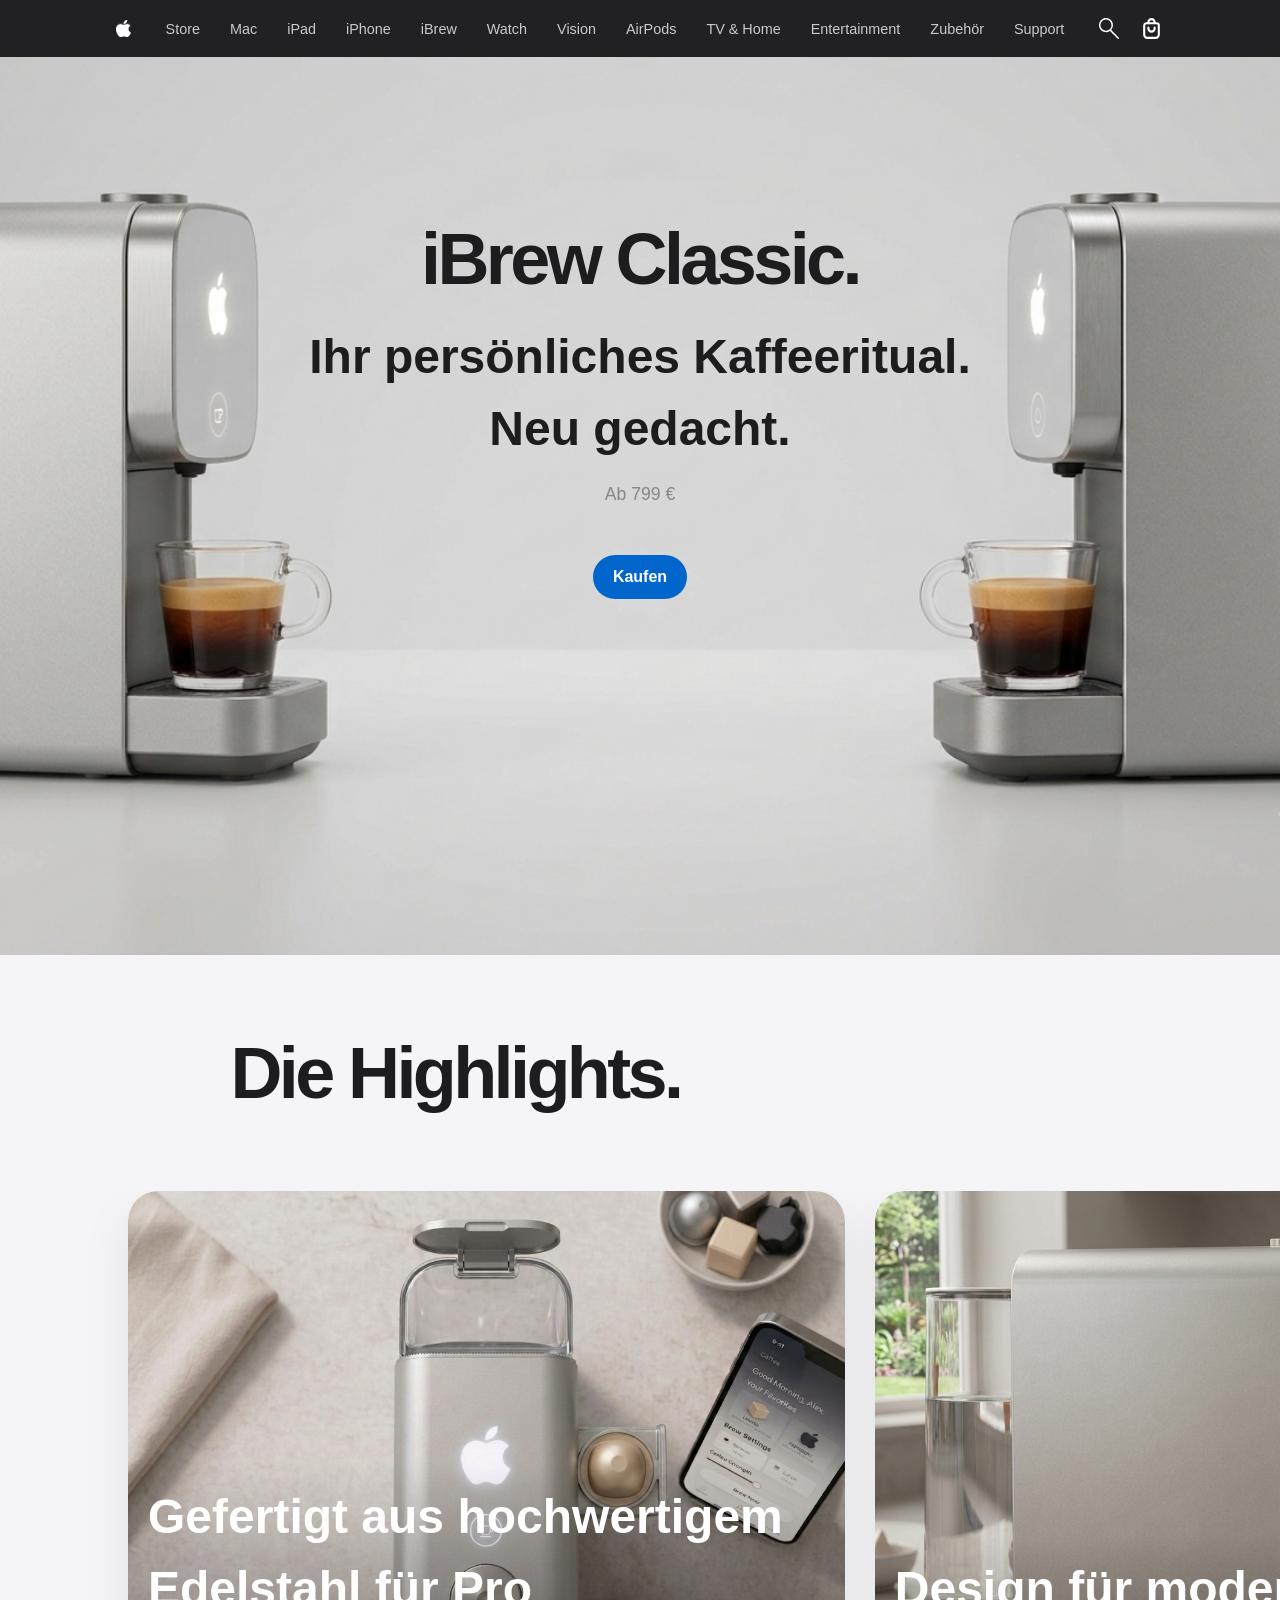
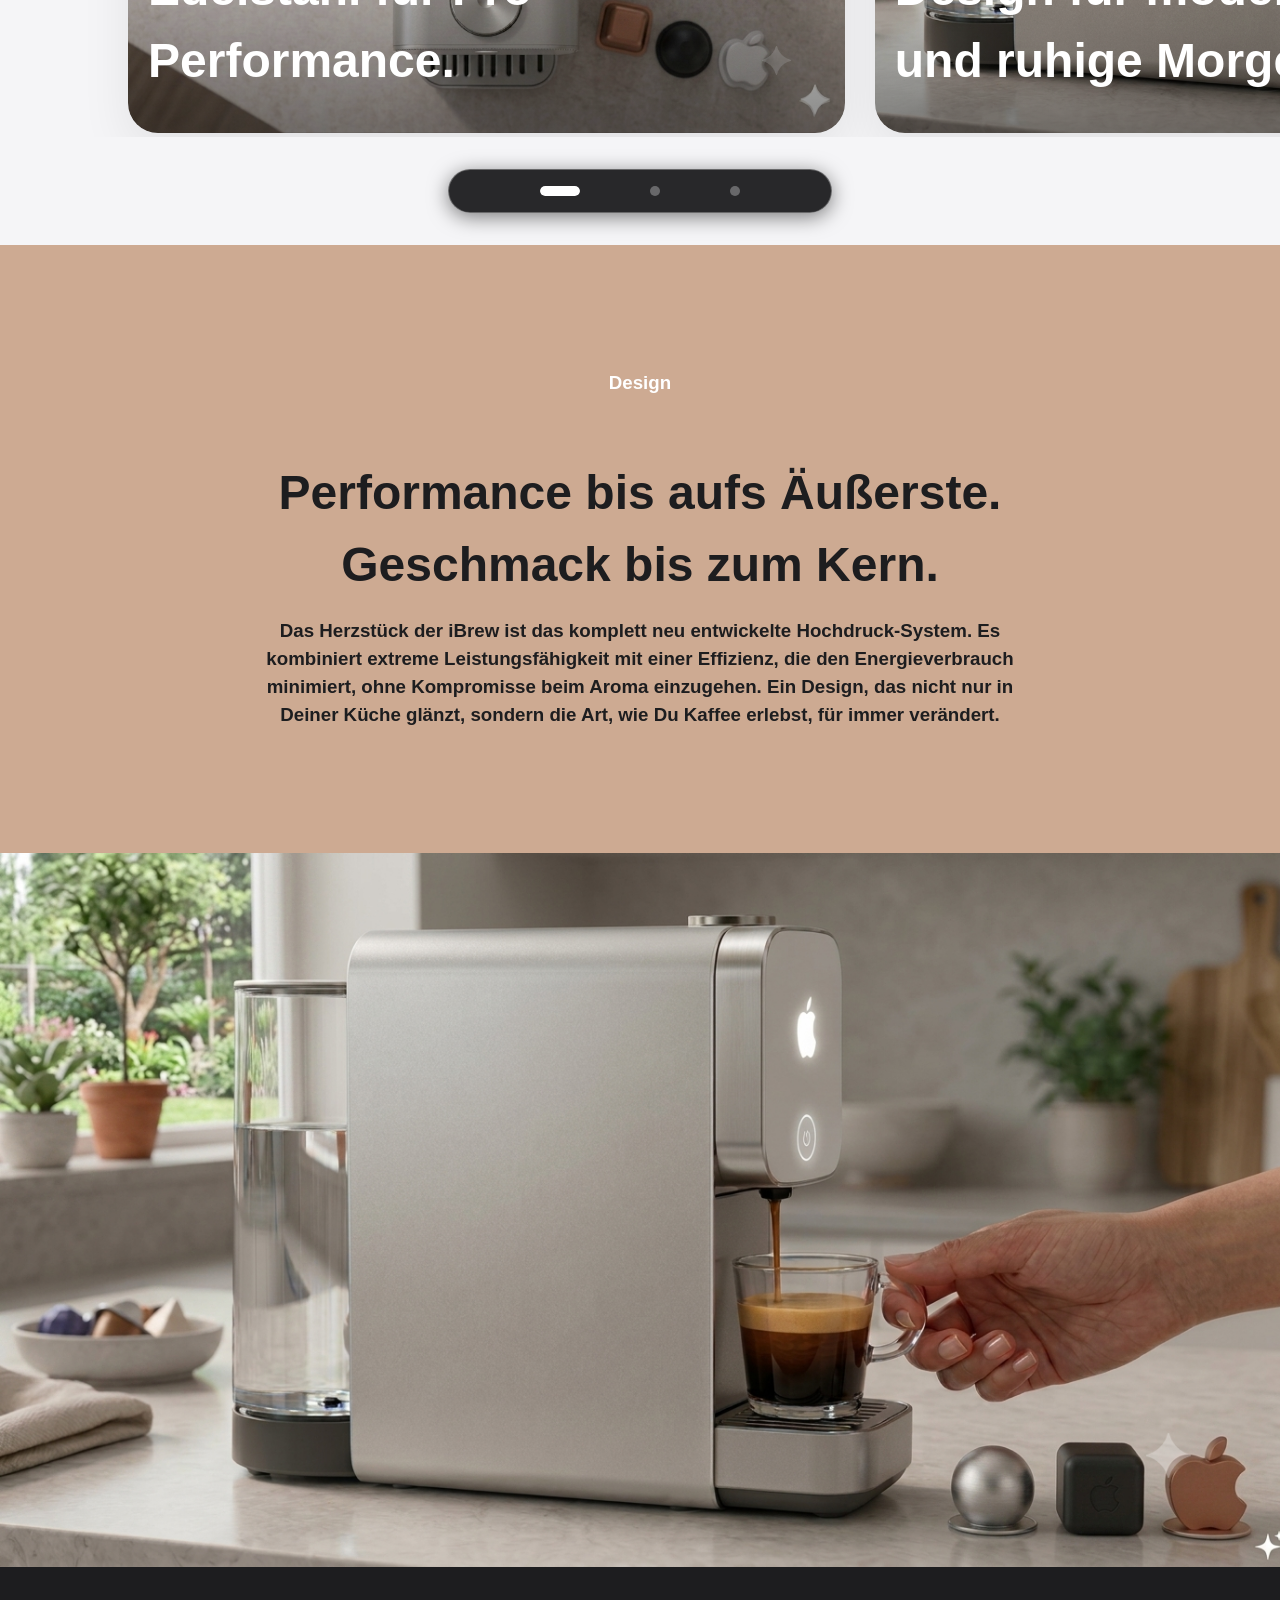
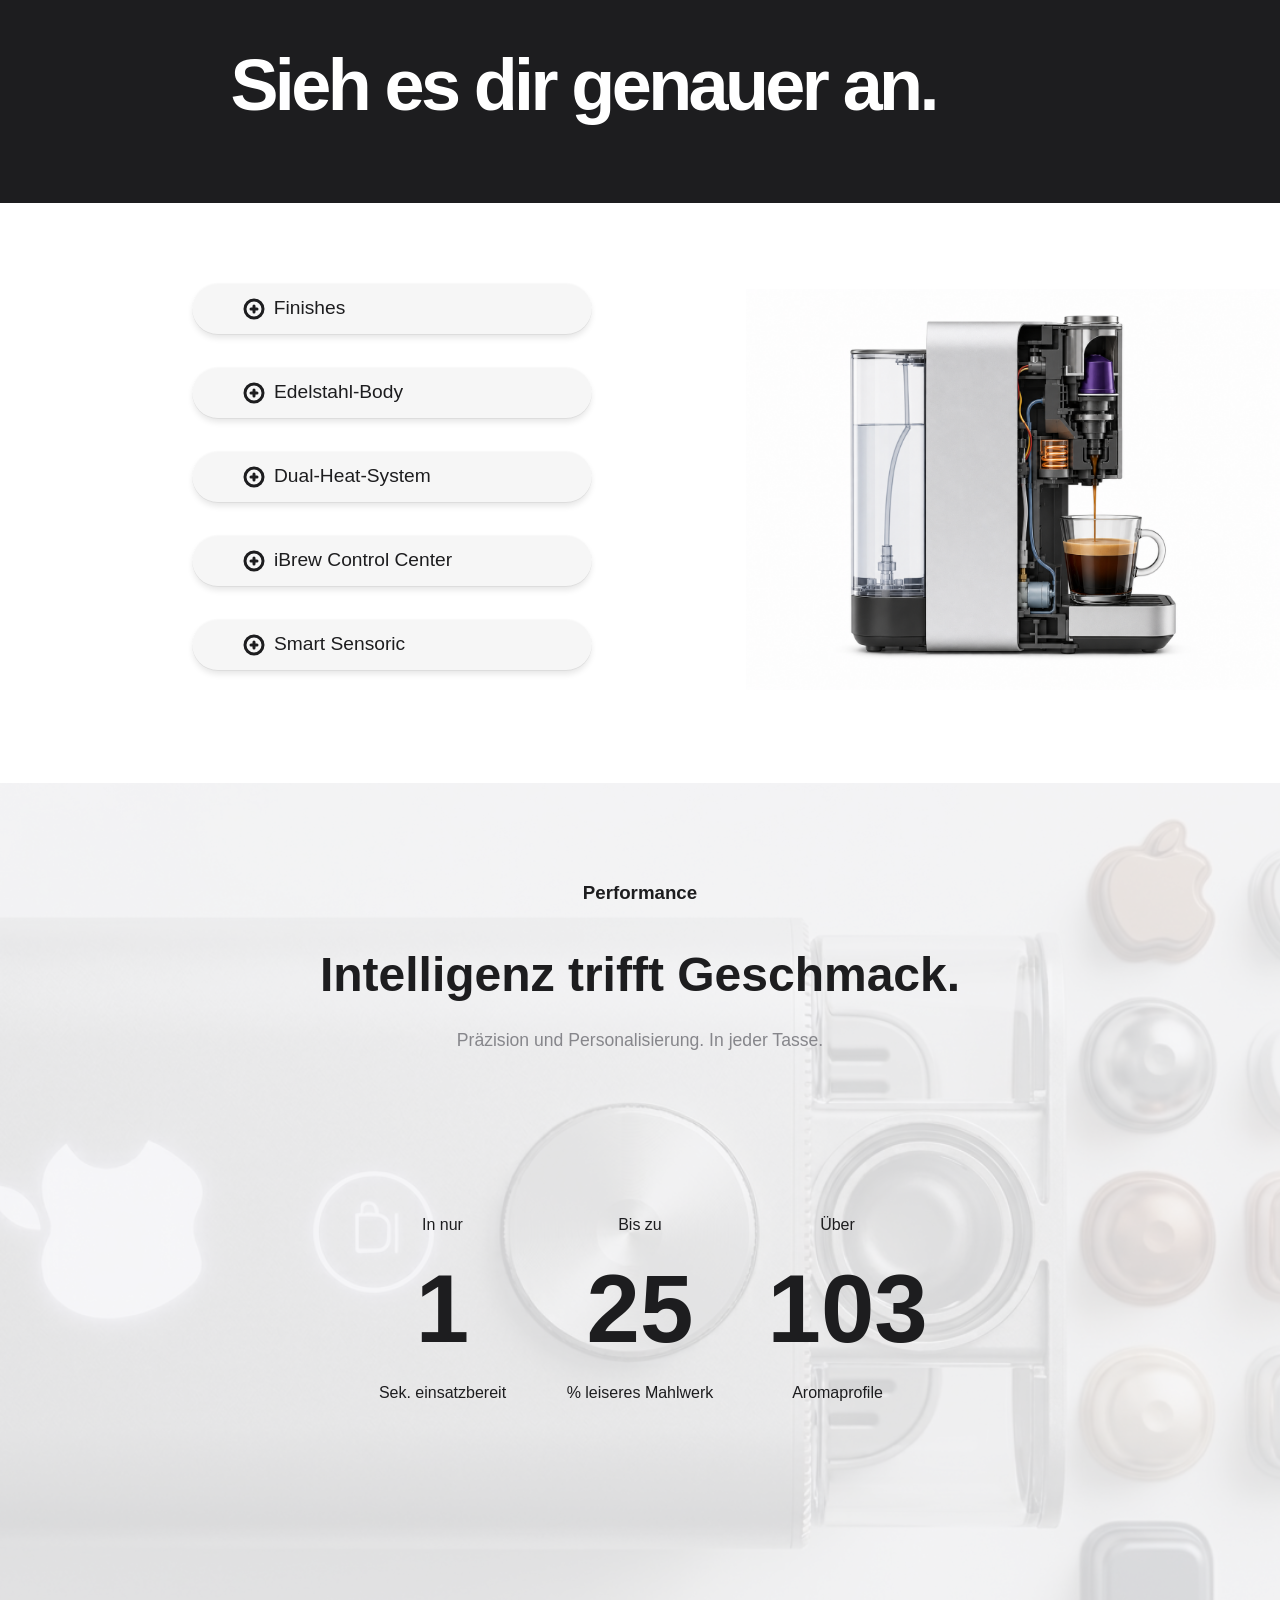
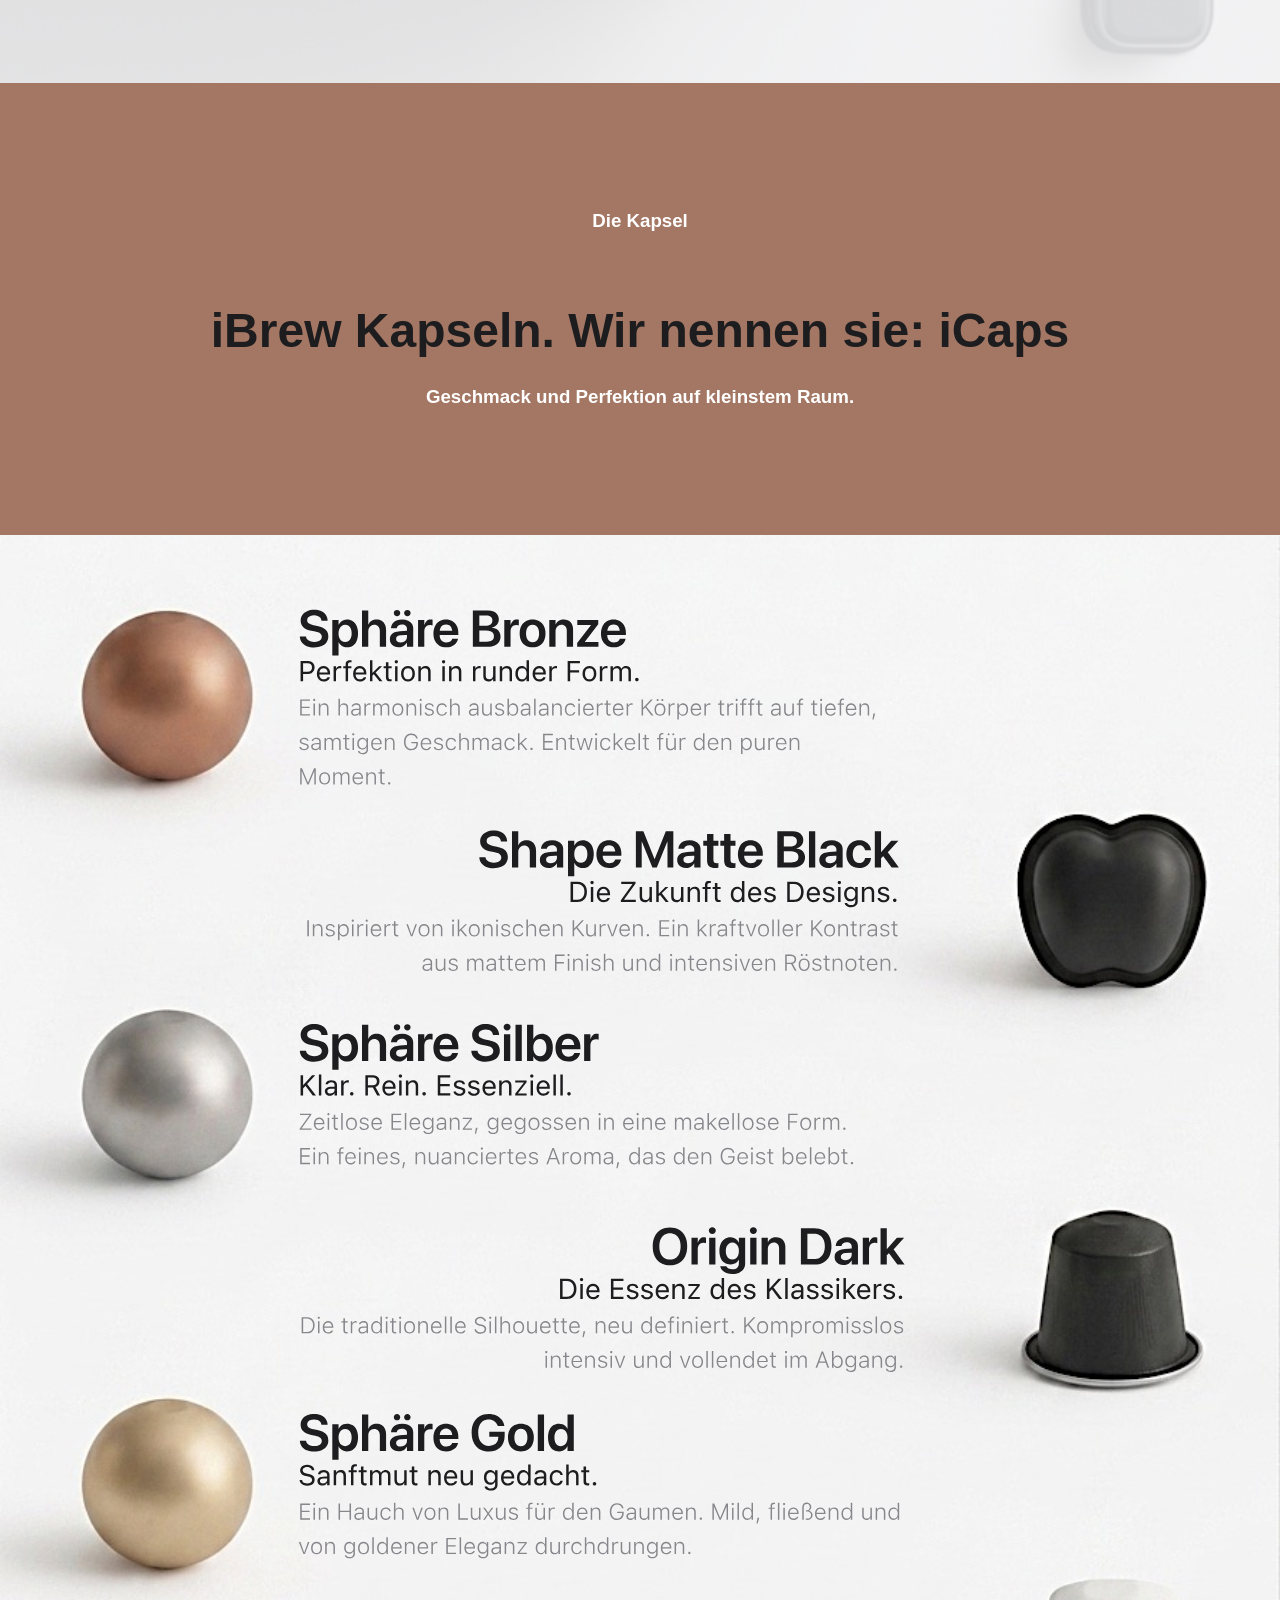
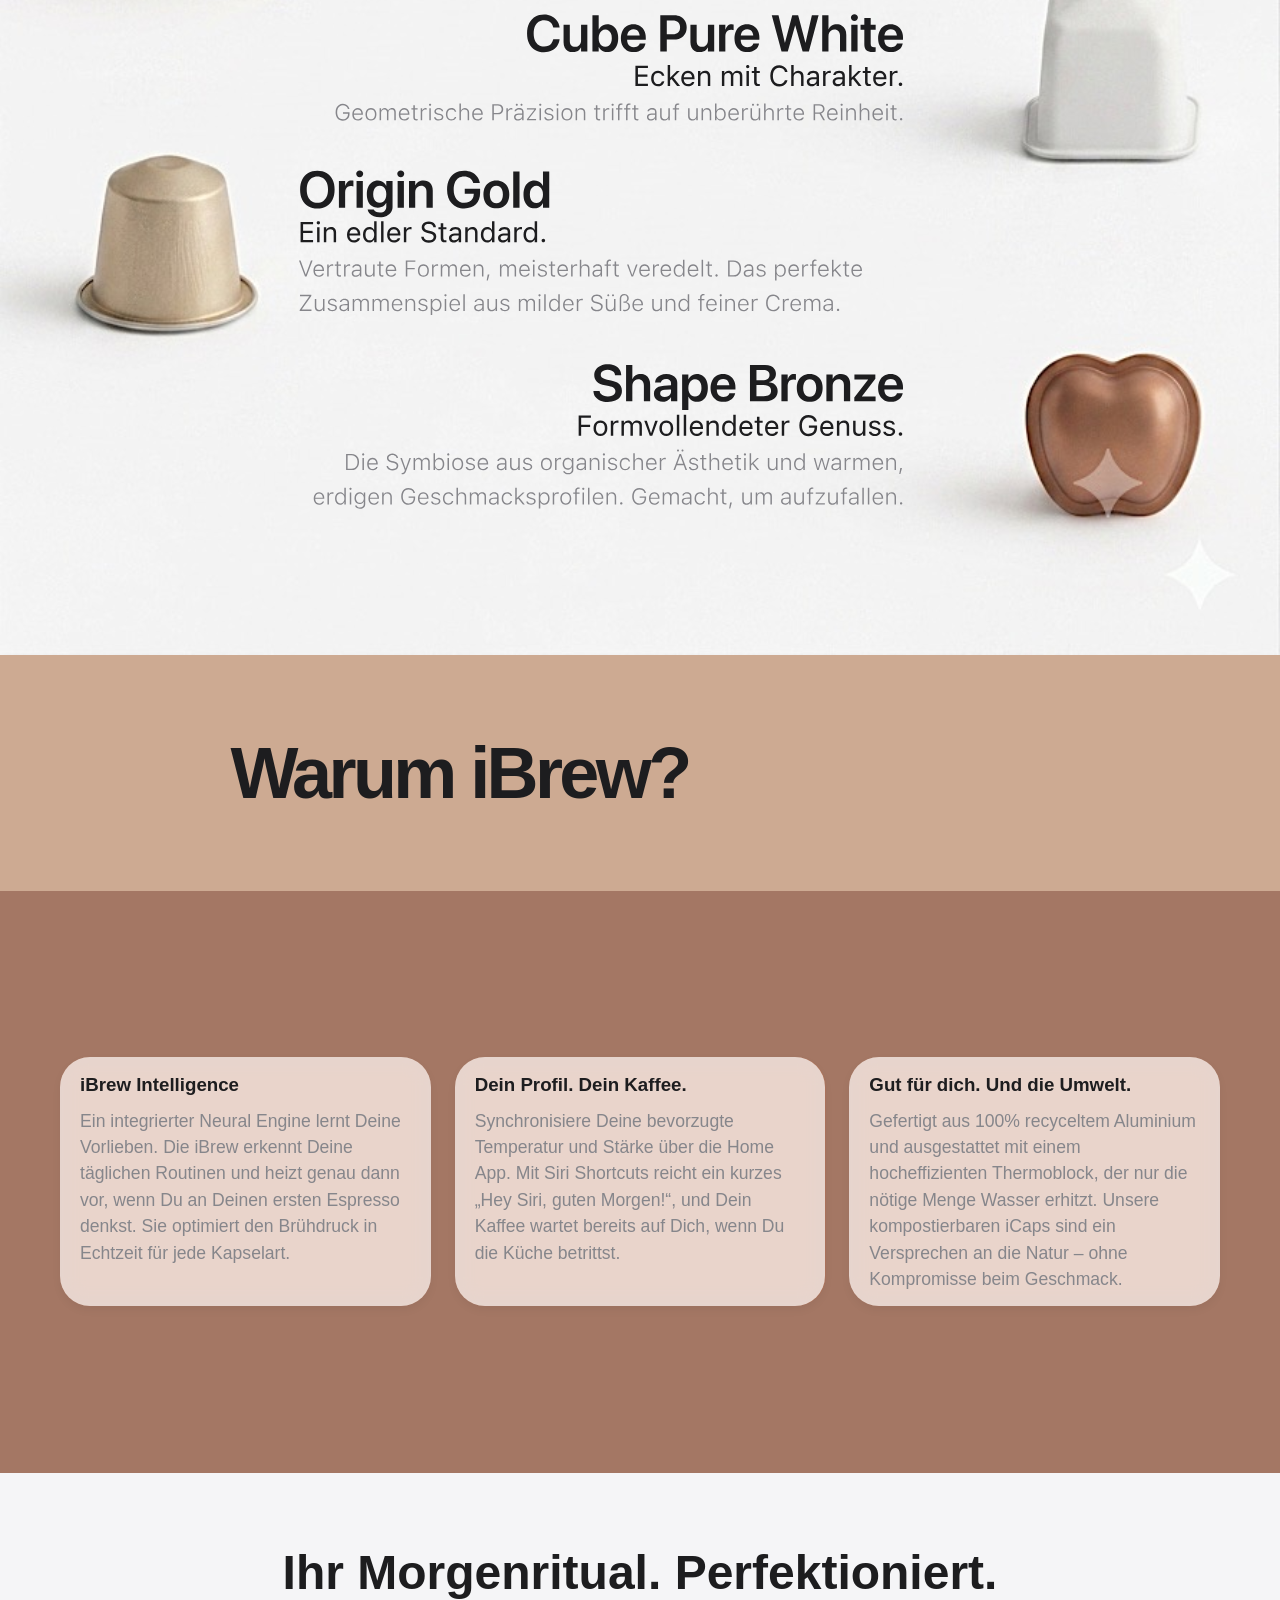
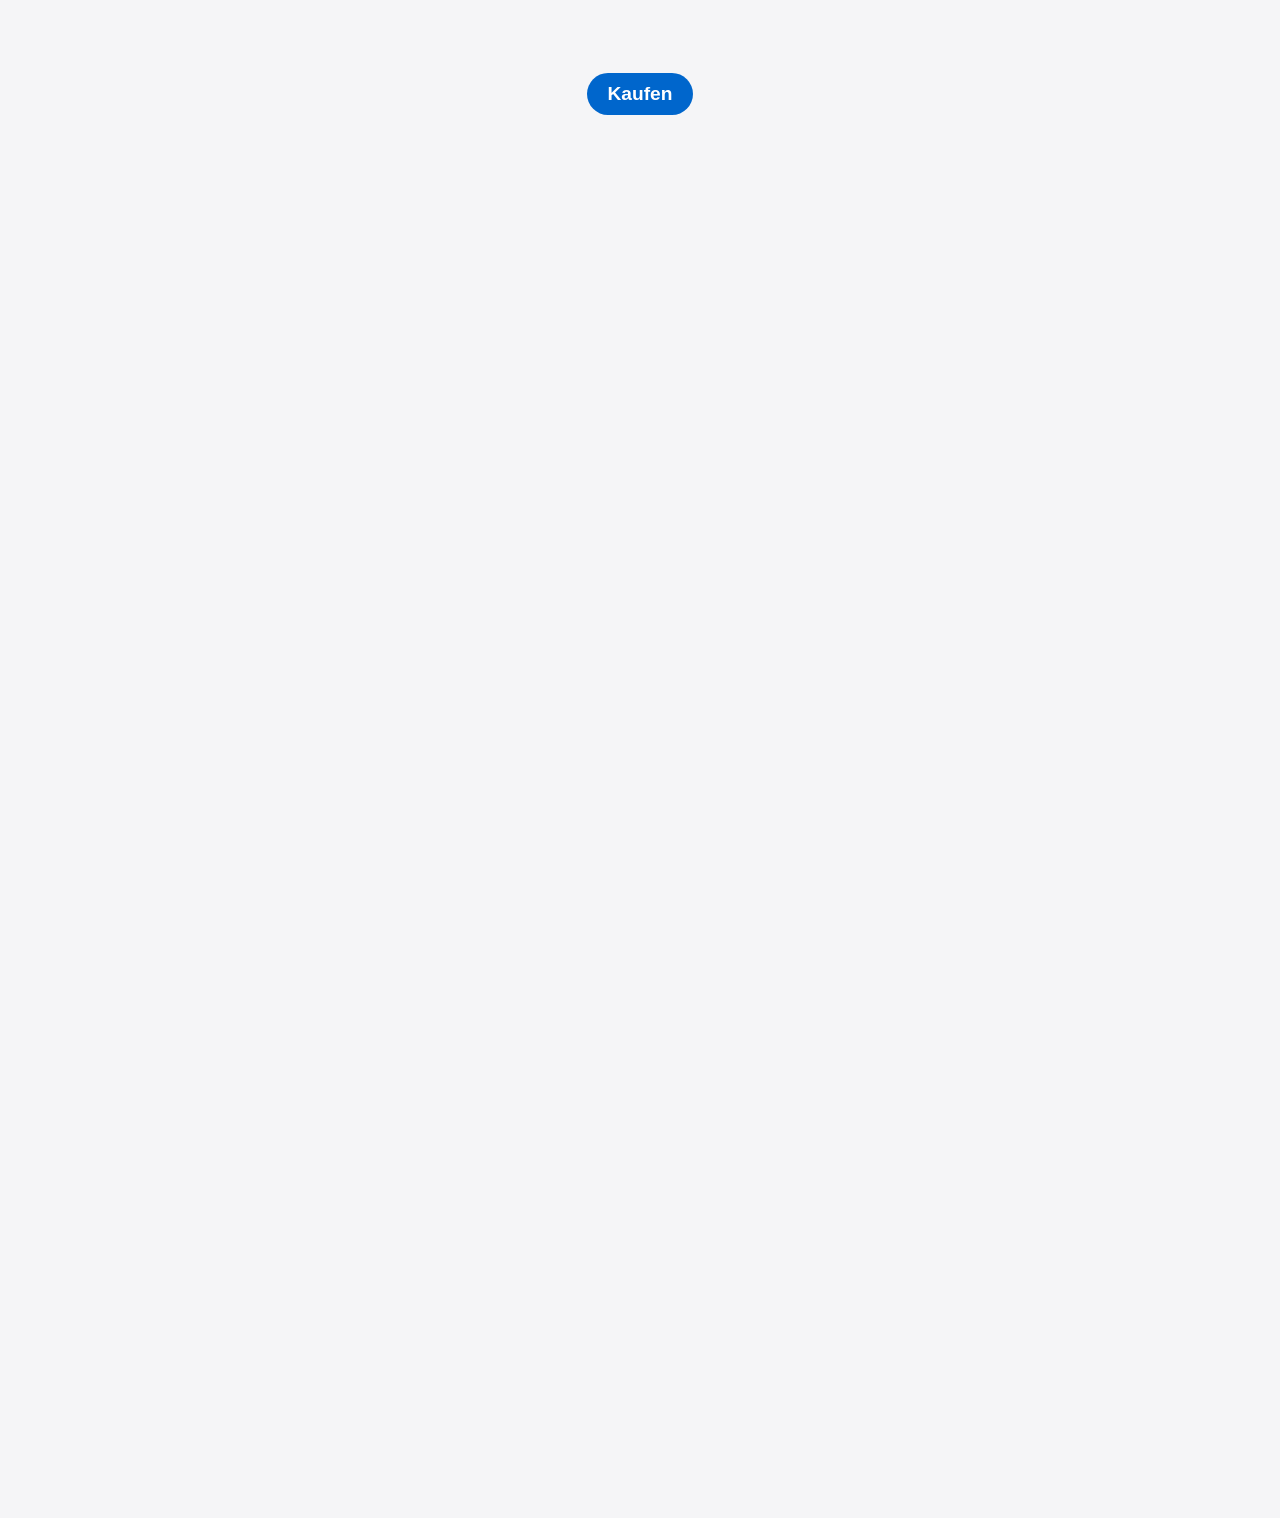
==== commit c08c625f: "Bilder Pfad fixen" ====
--- a/index.html
+++ b/index.html
@@ -13,7 +13,7 @@
     <header>
         <nav class="navbar nav-icons-right">
             <div>
-                <a href="#"><img src="/Bilder/Apple_logo_white_small.png" alt="Apple" title="Apple" class="logo"></a>
+                <a href="#"><img src="Bilder/Apple_logo_white_small.png" alt="Apple" title="Apple" class="logo"></a>
             </div>
 
             <ul class="nav-links">
@@ -32,8 +32,8 @@
             </ul>
 
             <div class="nav-icons-right">
-                <a href="#"><img src="/Bilder/lupe.svg" alt="Search" title="Search" class="search"></a>
-                <a href="#"><img src="/Bilder/bag.svg" alt="Account" title="Account" class="bag"></a>
+                <a href="#"><img src="Bilder/lupe.svg" alt="Search" title="Search" class="search"></a>
+                <a href="#"><img src="./Bilder/bag.svg" alt="Account" title="Account" class="bag"></a>
             </div>
 
             <div class="burger" id="burger-menu">
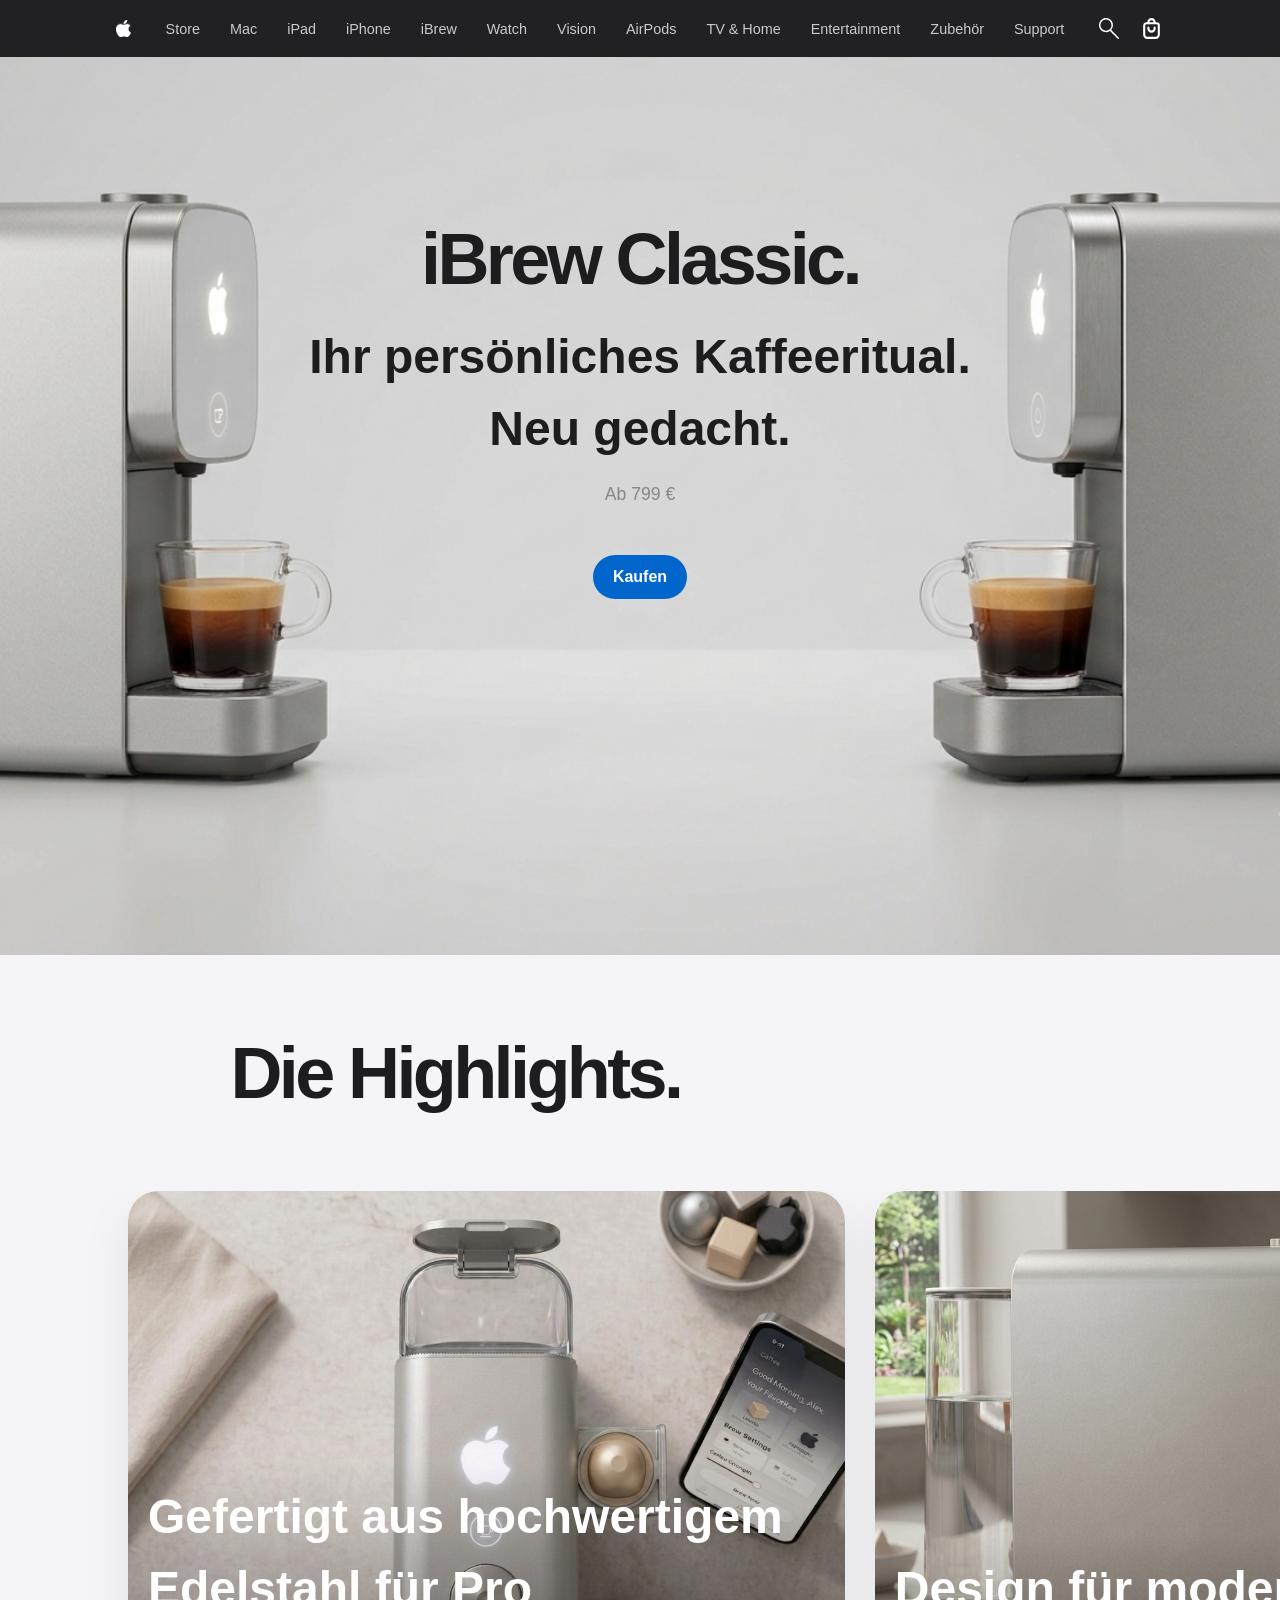
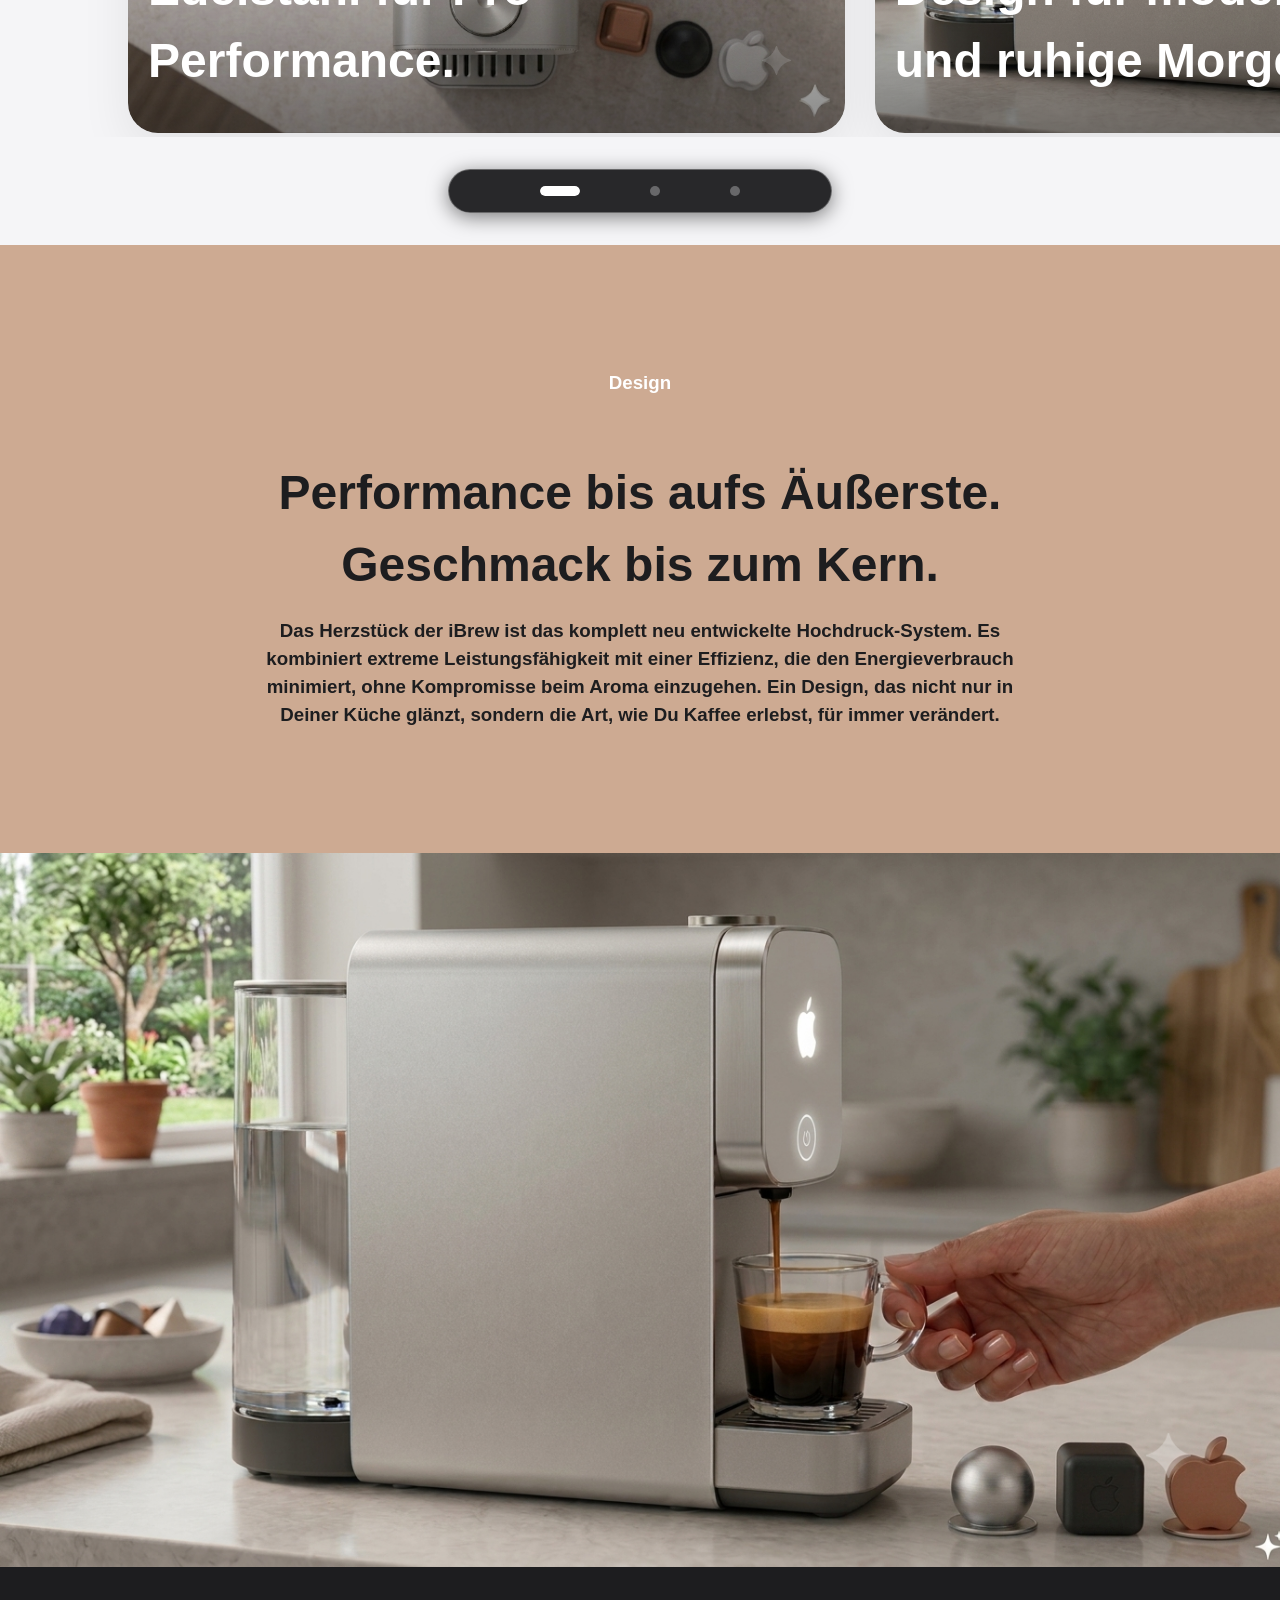
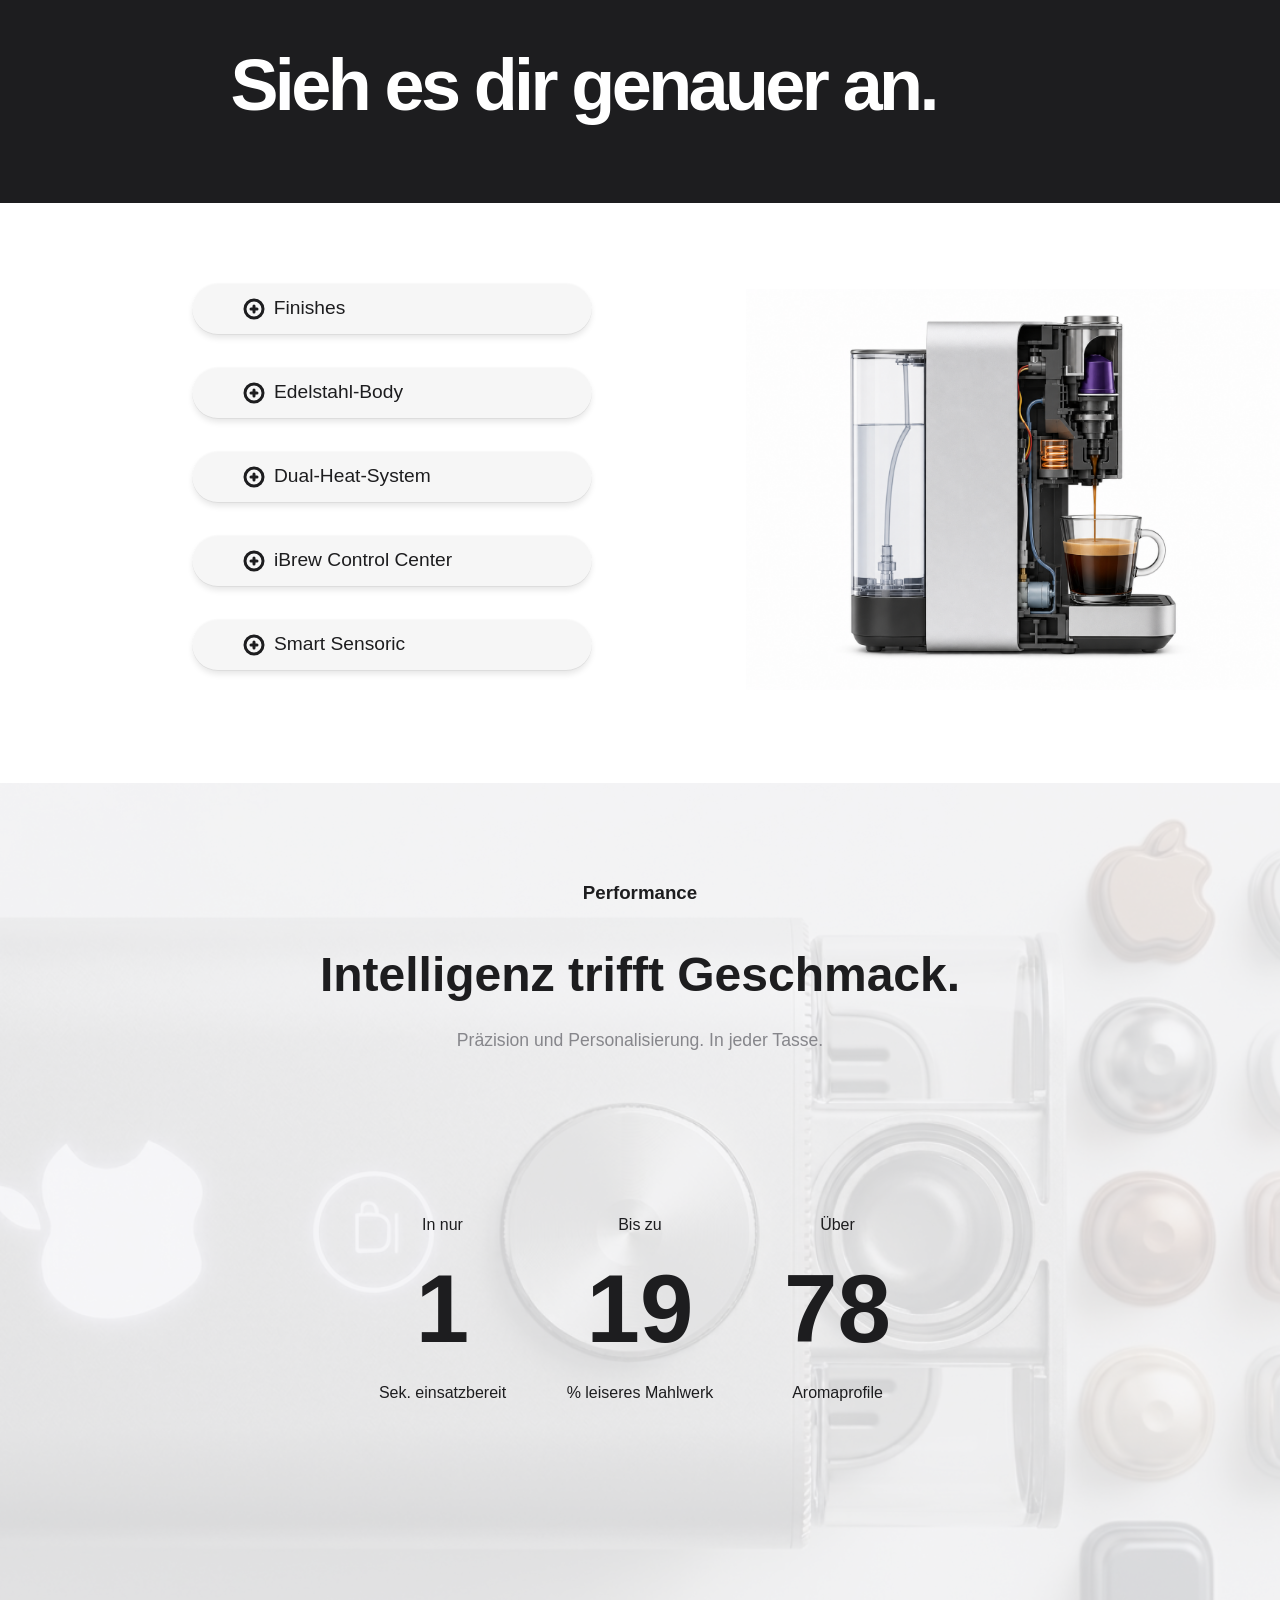
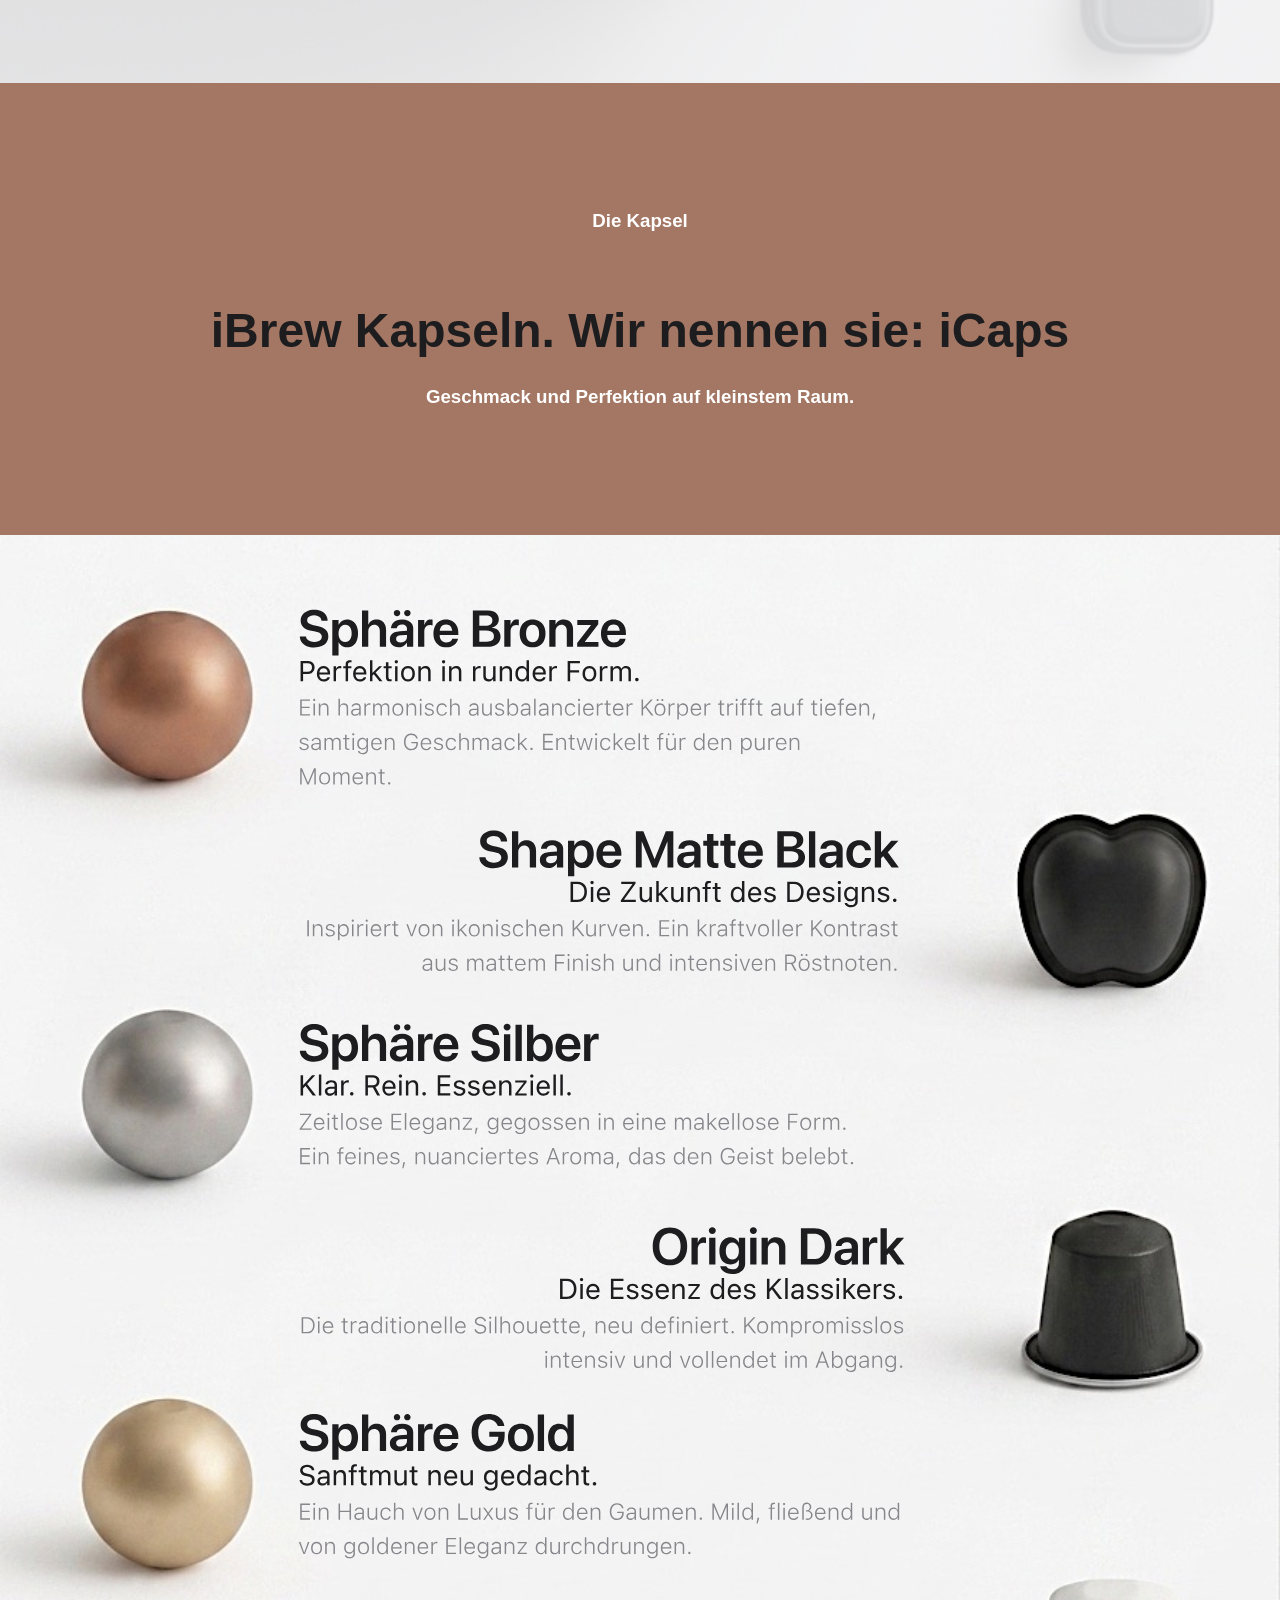
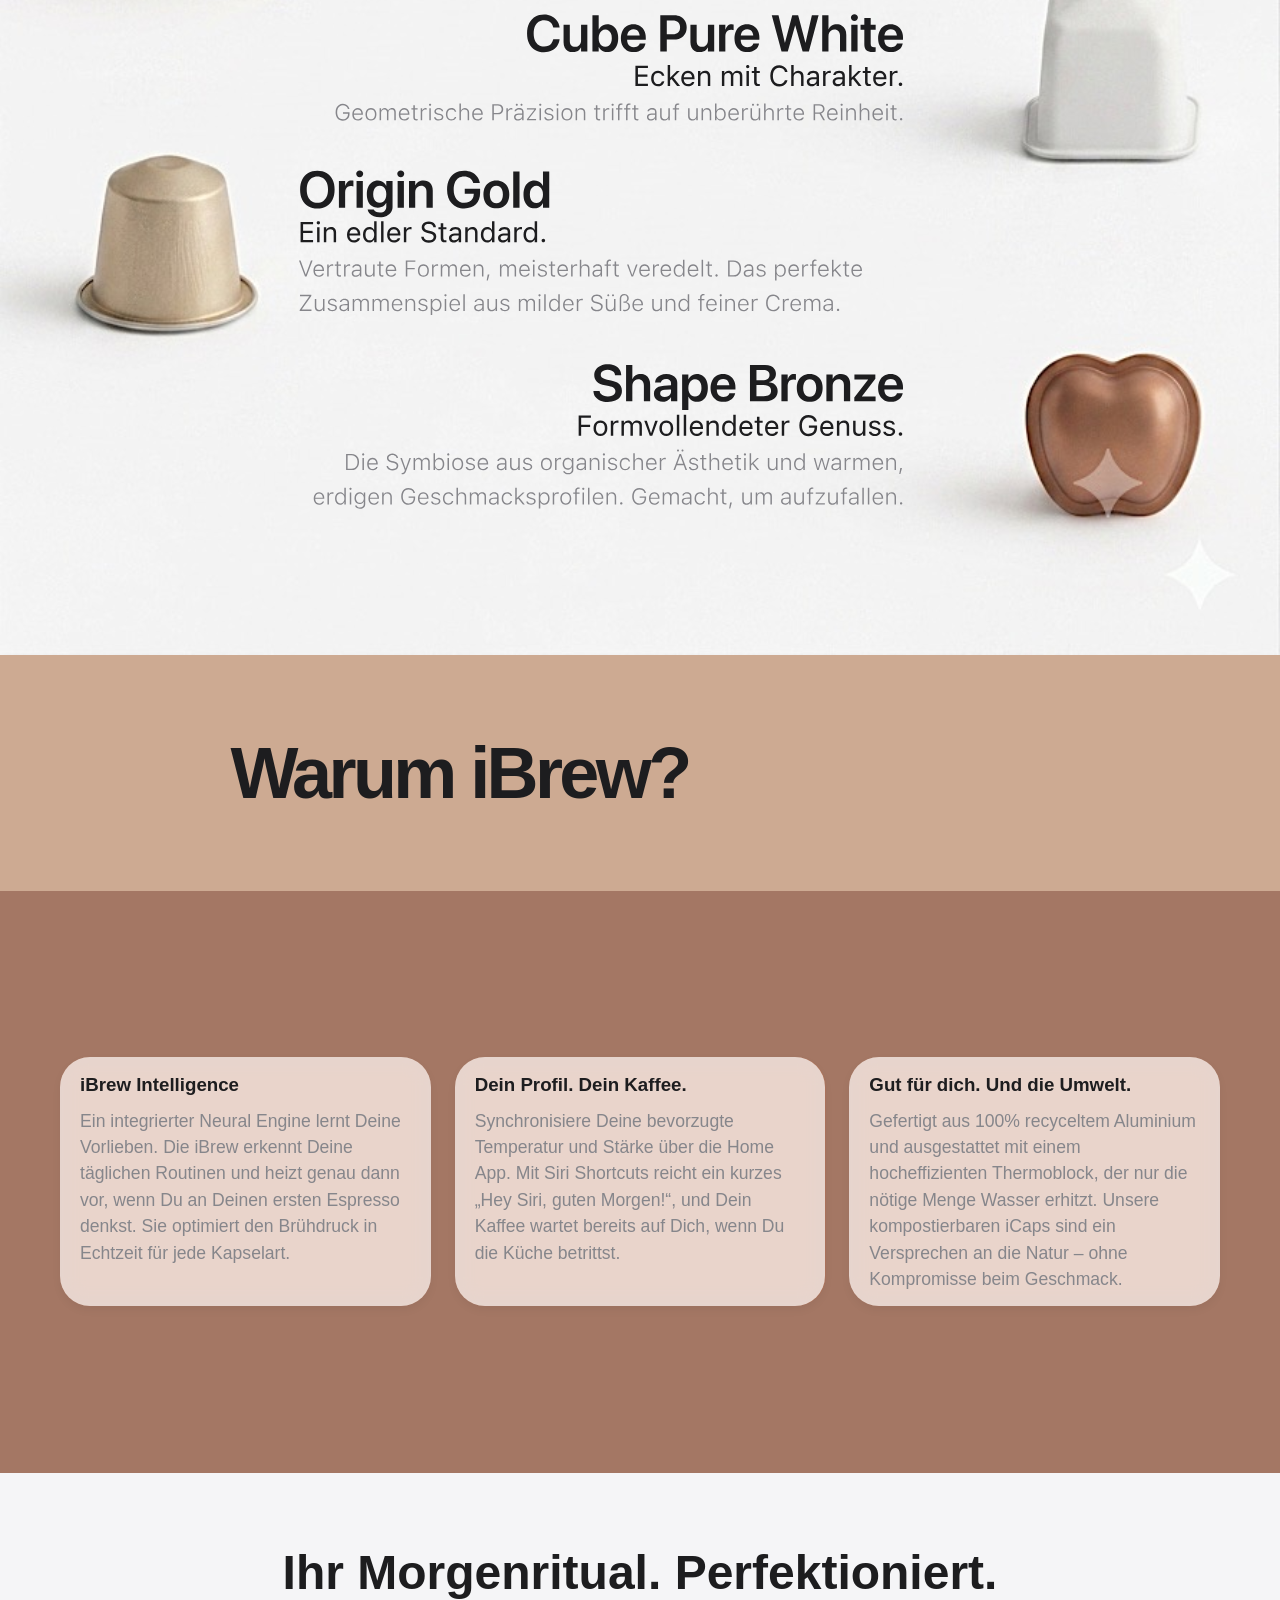
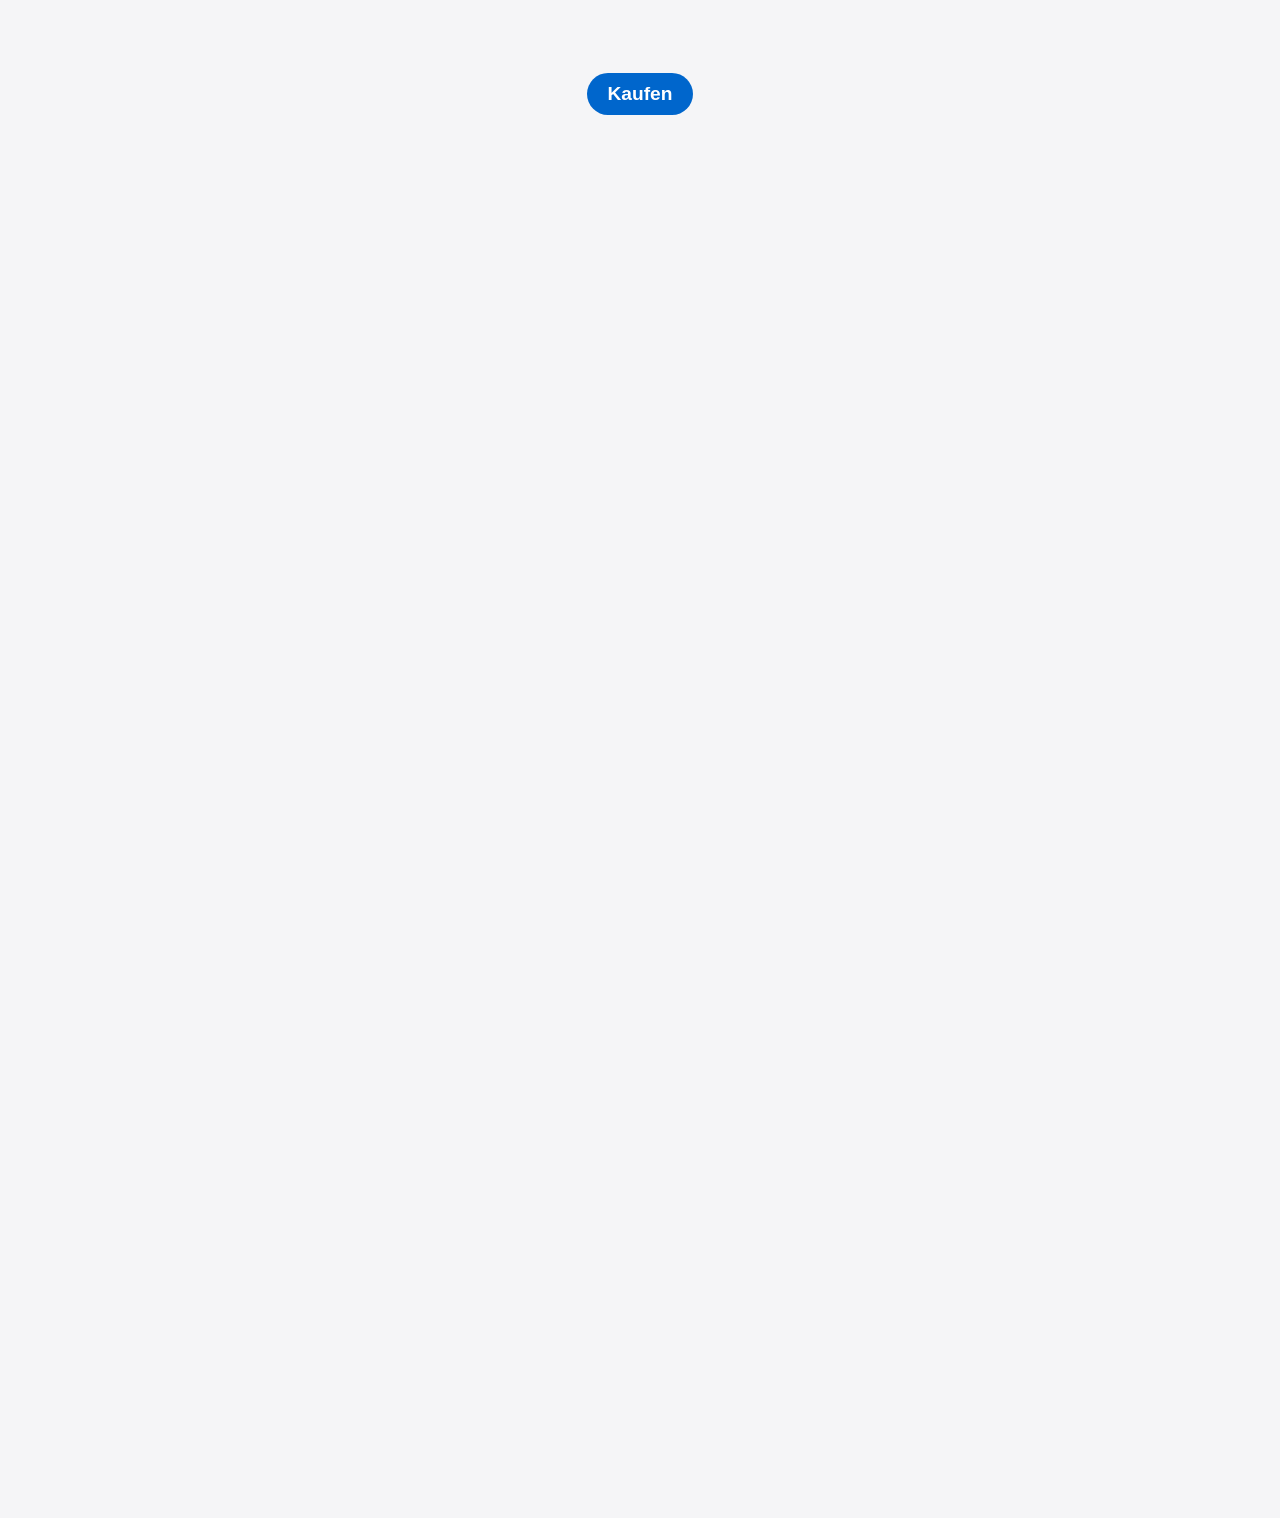
==== commit 6975750d: "Bilder gefixt" ====
--- a/index.html
+++ b/index.html
@@ -33,7 +33,7 @@
 
             <div class="nav-icons-right">
                 <a href="#"><img src="Bilder/lupe.svg" alt="Search" title="Search" class="search"></a>
-                <a href="#"><img src="./Bilder/bag.svg" alt="Account" title="Account" class="bag"></a>
+                <a href="#"><img src="Bilder/bag.svg" alt="Account" title="Account" class="bag"></a>
             </div>
 
             <div class="burger" id="burger-menu">
@@ -61,21 +61,21 @@
             <div class="carousel-shell">
                 <div class="carousel" tabindex="0" aria-label="Highlights Galerie">
                     <article class="card card-image active" data-slide>
-                        <img src="/Bilder/von oben vertikal.png" alt="Oben-Ansicht der Maschine und Zubehör" />
+                        <img src="Bilder/von oben vertikal.png" alt="Oben-Ansicht der Maschine und Zubehör" />
                         <div class="card-overlay">
                             <h2 class="h2_carousel">Gefertigt aus hochwertigem Edelstahl für Pro Performance.</h2>
                         </div>
                     </article>
 
                     <article class="card card-image" data-slide>
-                        <img src="/Bilder/side.png" alt="iBrew in einer stilvollen Küche" />
+                        <img src="Bilder/side.png" alt="iBrew in einer stilvollen Küche" />
                         <div class="card-overlay">
                             <h2 class="h2_carousel">Design für moderne Räume und ruhige Morgenmomente.</h2>
                         </div>
                     </article>
 
                     <article class="card card-image" data-slide>
-                        <img src="/Bilder/app.png" alt="Detailansicht der Bedienelemente und App" />
+                        <img src="Bilder/app.png" alt="Detailansicht der Bedienelemente und App" />
                         <div class="card-overlay">
                             <h2 class="h2_carousel">App-Steuerung, Profile und präzise Temperaturwahl.</h2>
                         </div>
@@ -104,7 +104,7 @@
         </section>
 
         <section class="side fade-in"> <!--Sidebild-->
-            <img src="/Bilder/side.png" alt="Seitenansicht iBrew" title="Seitenansicht iBrew">
+            <img src="Bilder/side.png" alt="Seitenansicht iBrew" title="Seitenansicht iBrew">
         </section>
 
         <section>
@@ -189,7 +189,7 @@
                 </div>
             </div>
             <div class="spalte-rechts">
-                <img src="/Bilder/Querschnitt silber.png" alt="Querschnitt iBrew Silber"
+                <img src="Bilder/Querschnitt silber.png" alt="Querschnitt iBrew Silber"
                     title="Querschnitt iBrew Silber">
             </div>
         </section>
@@ -230,11 +230,11 @@
         <!--Ändert das Bild beim Übergang von Mobile zu Tablet-->
         <section class="side fade-in icaps-container">
             <picture>
-                <source srcset="/Bilder/Kapsel_mobile.svg" media="(max-width: 767px)">
-
-                <source srcset="/Bilder/Kapseln.svg" media="(min-width: 768px)">
-
-                <img src="/Bilder/Kapseln.svg" alt="iBrew iCaps Kapselübersicht" title="iBrew iCaps Kapselübersicht"
+                <source srcset="Bilder/Kapsel_mobile.svg" media="(max-width: 767px)">
+
+                <source srcset="Bilder/Kapseln.svg" media="(min-width: 768px)">
+
+                <img src="Bilder/Kapseln.svg" alt="iBrew iCaps Kapselübersicht" title="iBrew iCaps Kapselübersicht"
                     loading="lazy">
             </picture>
         </section>
--- a/main.css
+++ b/main.css
@@ -229,7 +229,7 @@
     width: 100%;
     height: 100vh;
     /* Das Bild nimmt auf dem Handy die halbe Bildschirmhöhe ein */
-    background-image: url('/Bilder/frontal.png');
+    background-image: url('Bilder/frontal.png');
     background-repeat: no-repeat;
     background-position: center;
     background-size: cover;
@@ -251,7 +251,7 @@
     width: 100%;
     height: 100vh;
     /* Das Bild nimmt auf dem Handy die halbe Bildschirmhöhe ein */
-    background-image: url('/Bilder/family_teaser_mobile.png');
+    background-image: url('Bilder/family_teaser_mobile.png');
     background-repeat: no-repeat;
     background-position: center;
     background-size: cover;
@@ -326,7 +326,7 @@
     height: 100%;
 
     /* Das Bild einbinden und skalieren */
-    background-image: url("/Bilder/von oben quer.png");
+    background-image: url("Bilder/von oben quer.png");
     background-repeat: no-repeat;
     background-position: center;
     background-size: cover;
@@ -1020,7 +1020,7 @@
     .hero {
         position: relative;
         height: 100vh;
-        background-image: url("/Bilder/teaser.png");
+        background-image: url("Bilder/teaser.png");
         /* Großes Desktop-Bild */
         background-repeat: no-repeat;
         background-position: center;
@@ -1042,7 +1042,7 @@
     .hero_family {
         position: relative;
         height: 100vh;
-        background-image: url("/Bilder/family_teaser.png");
+        background-image: url("Bilder/family_teaser.png");
         /* Großes Desktop-Bild */
         background-repeat: no-repeat;
         background-position: center;
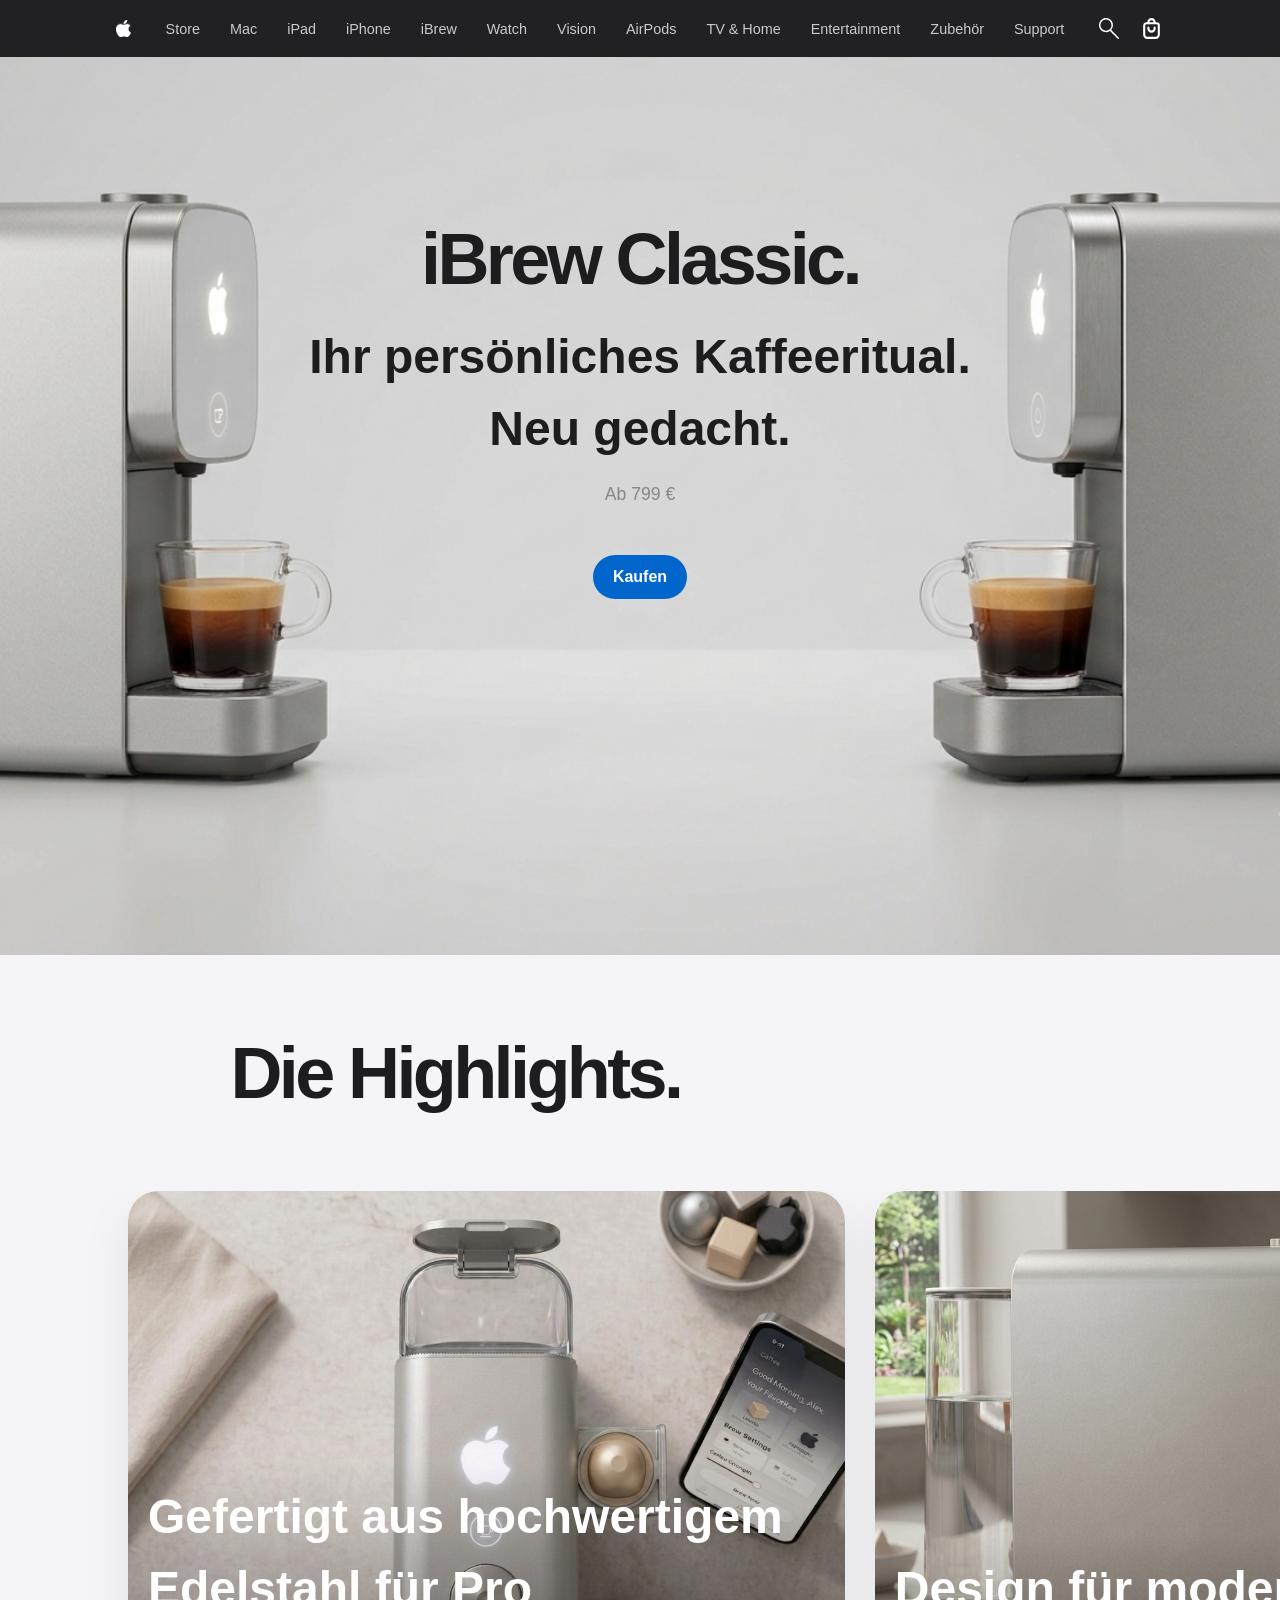
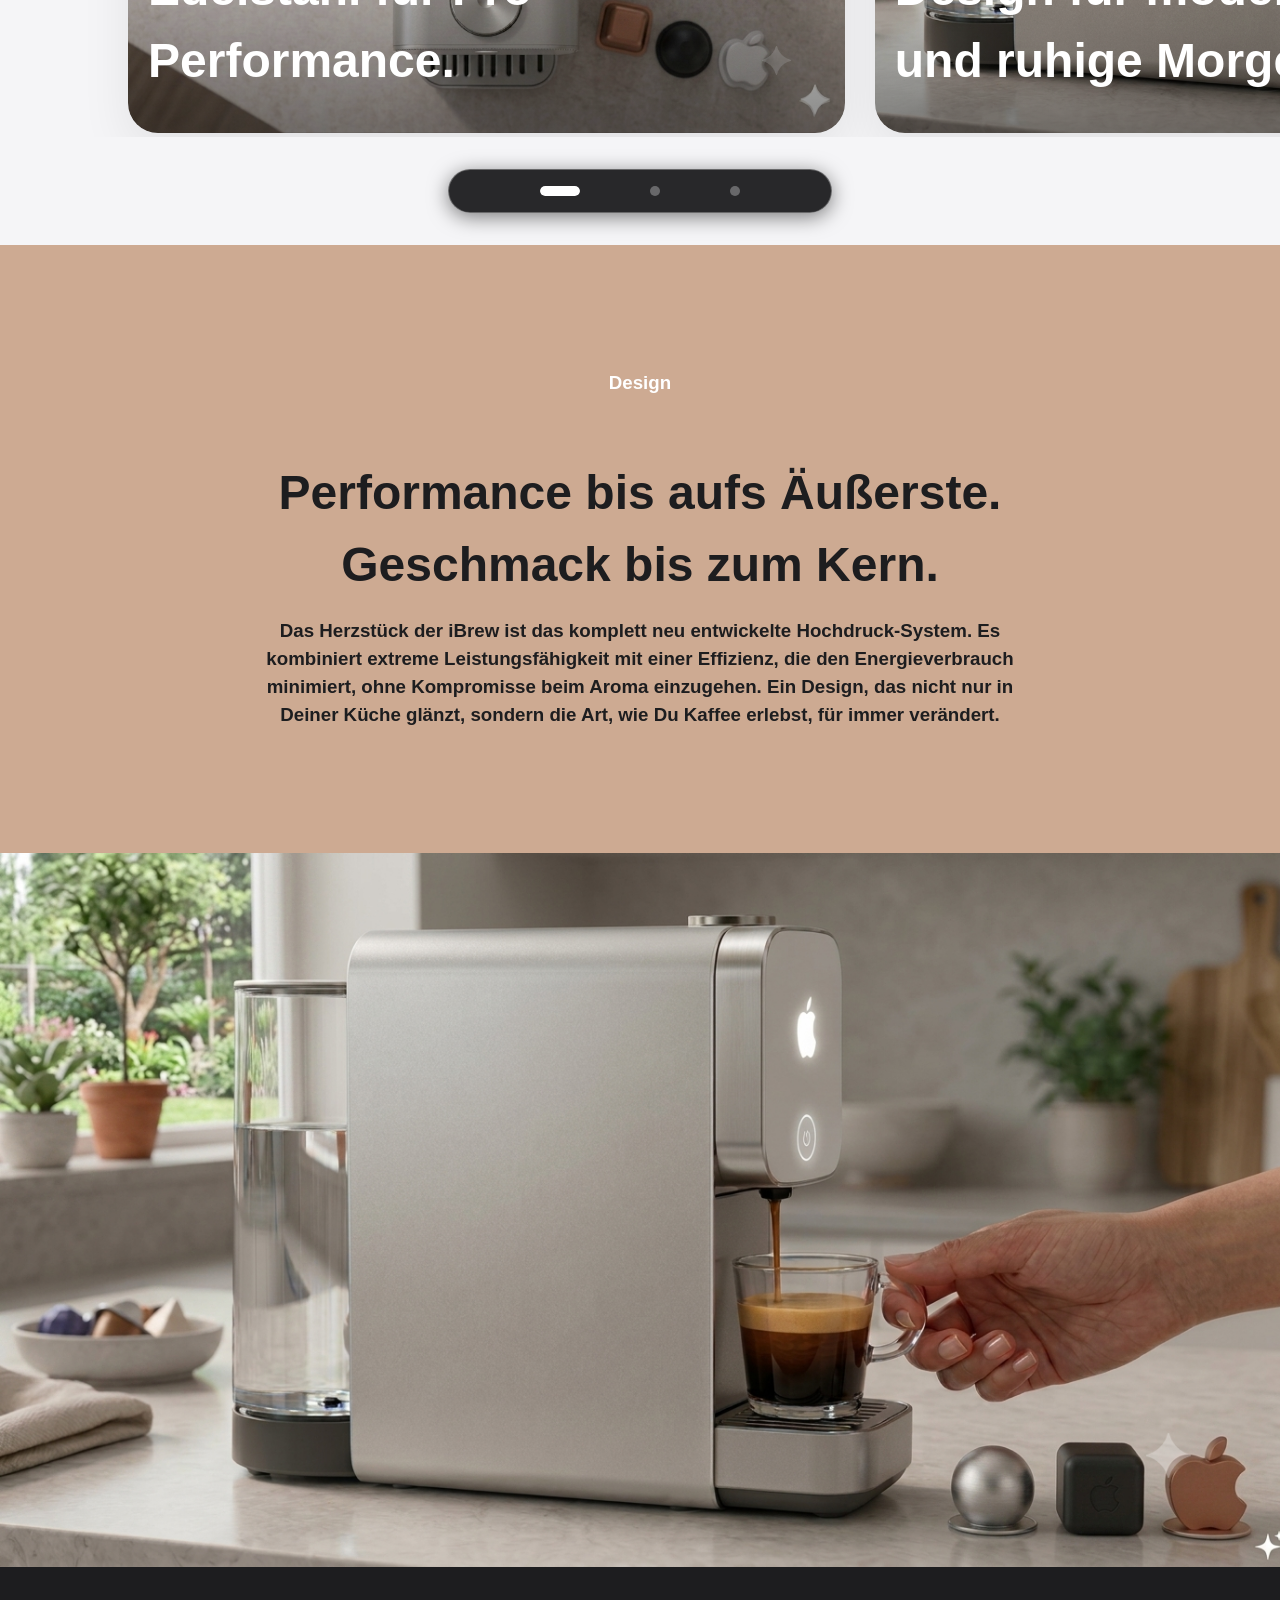
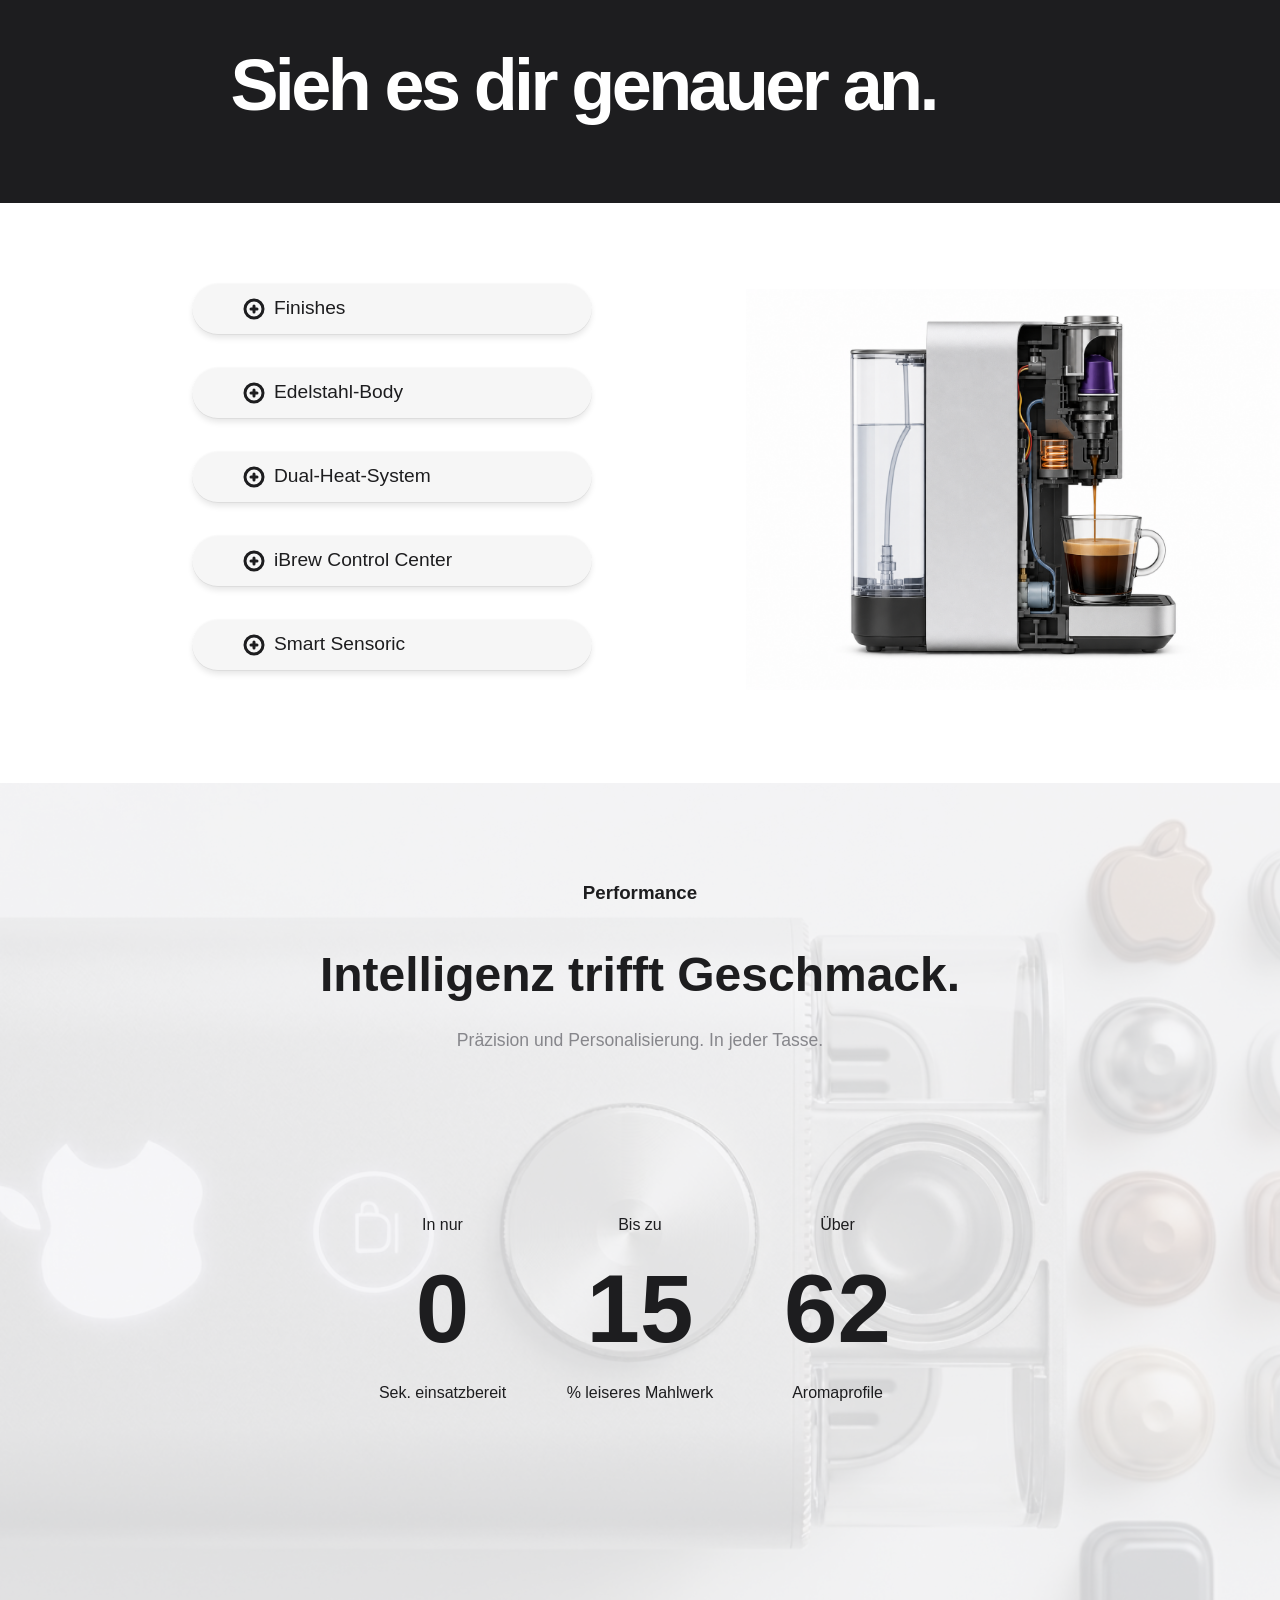
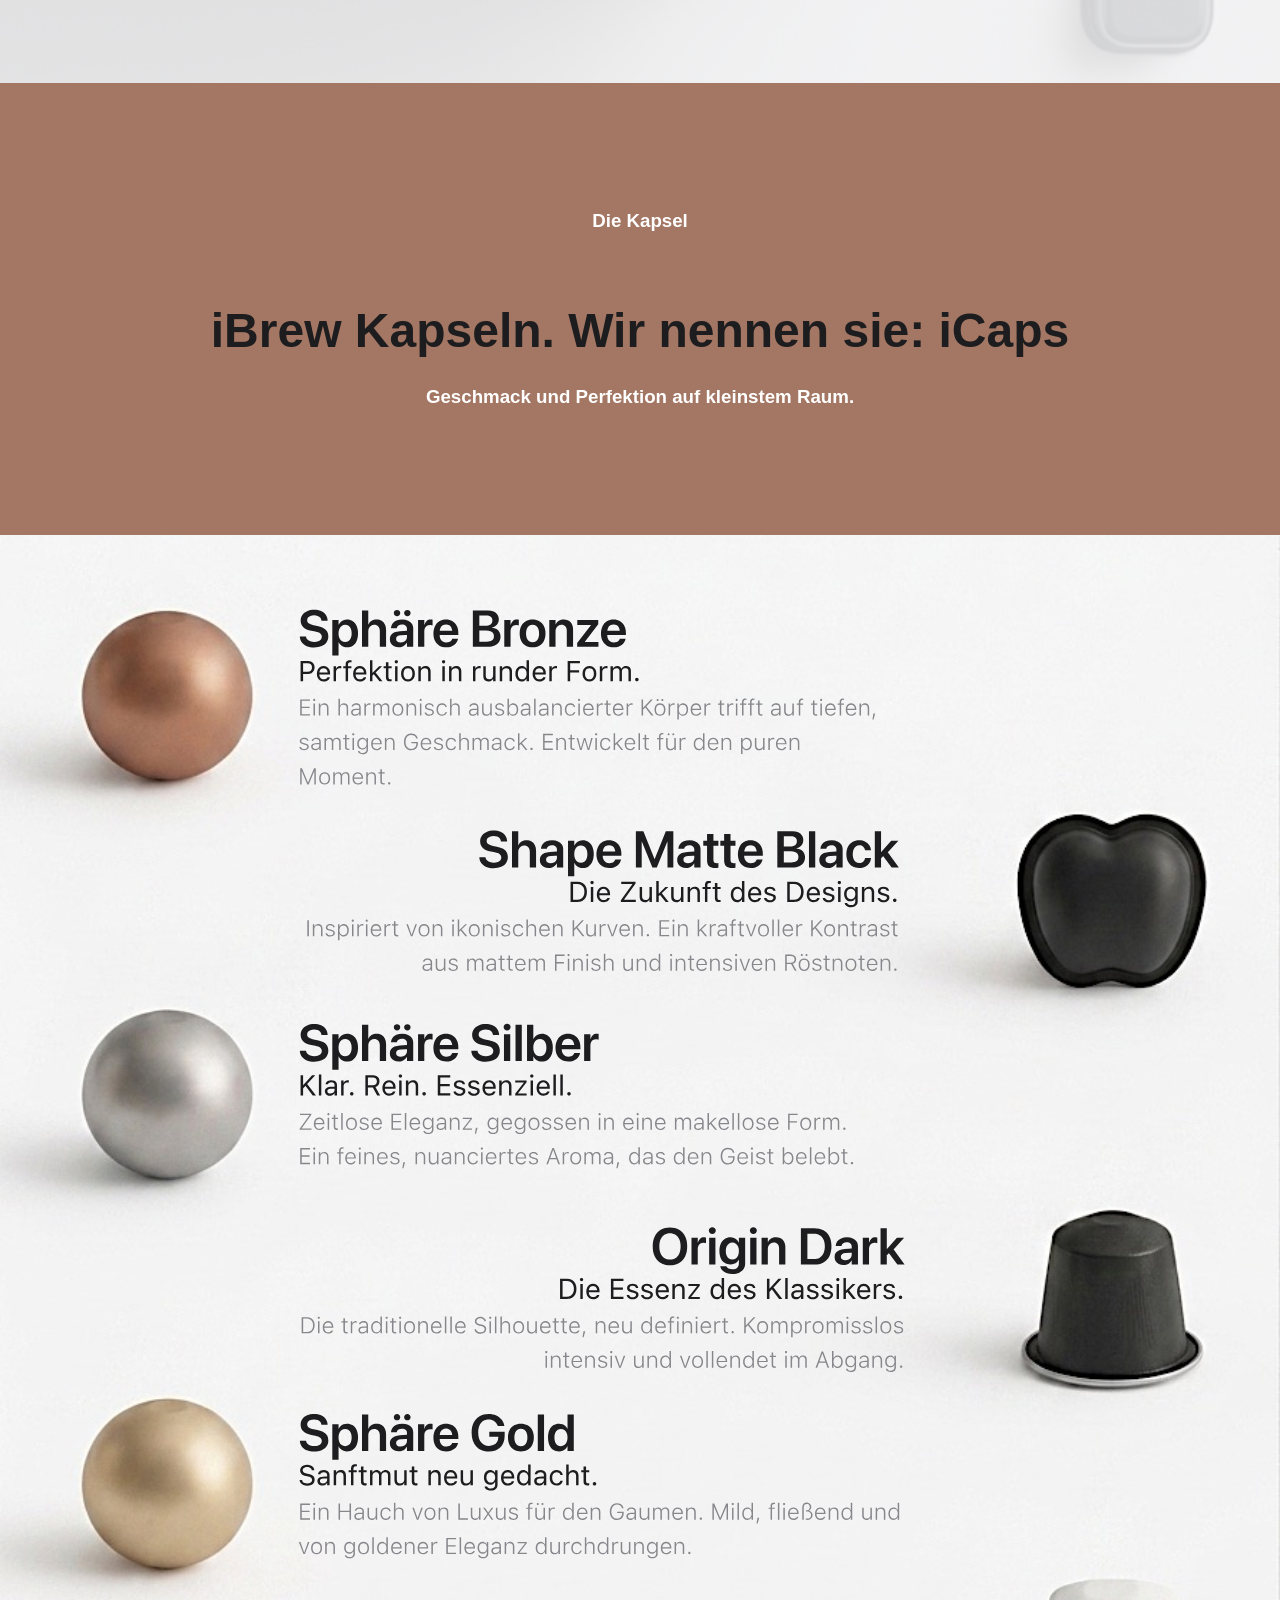
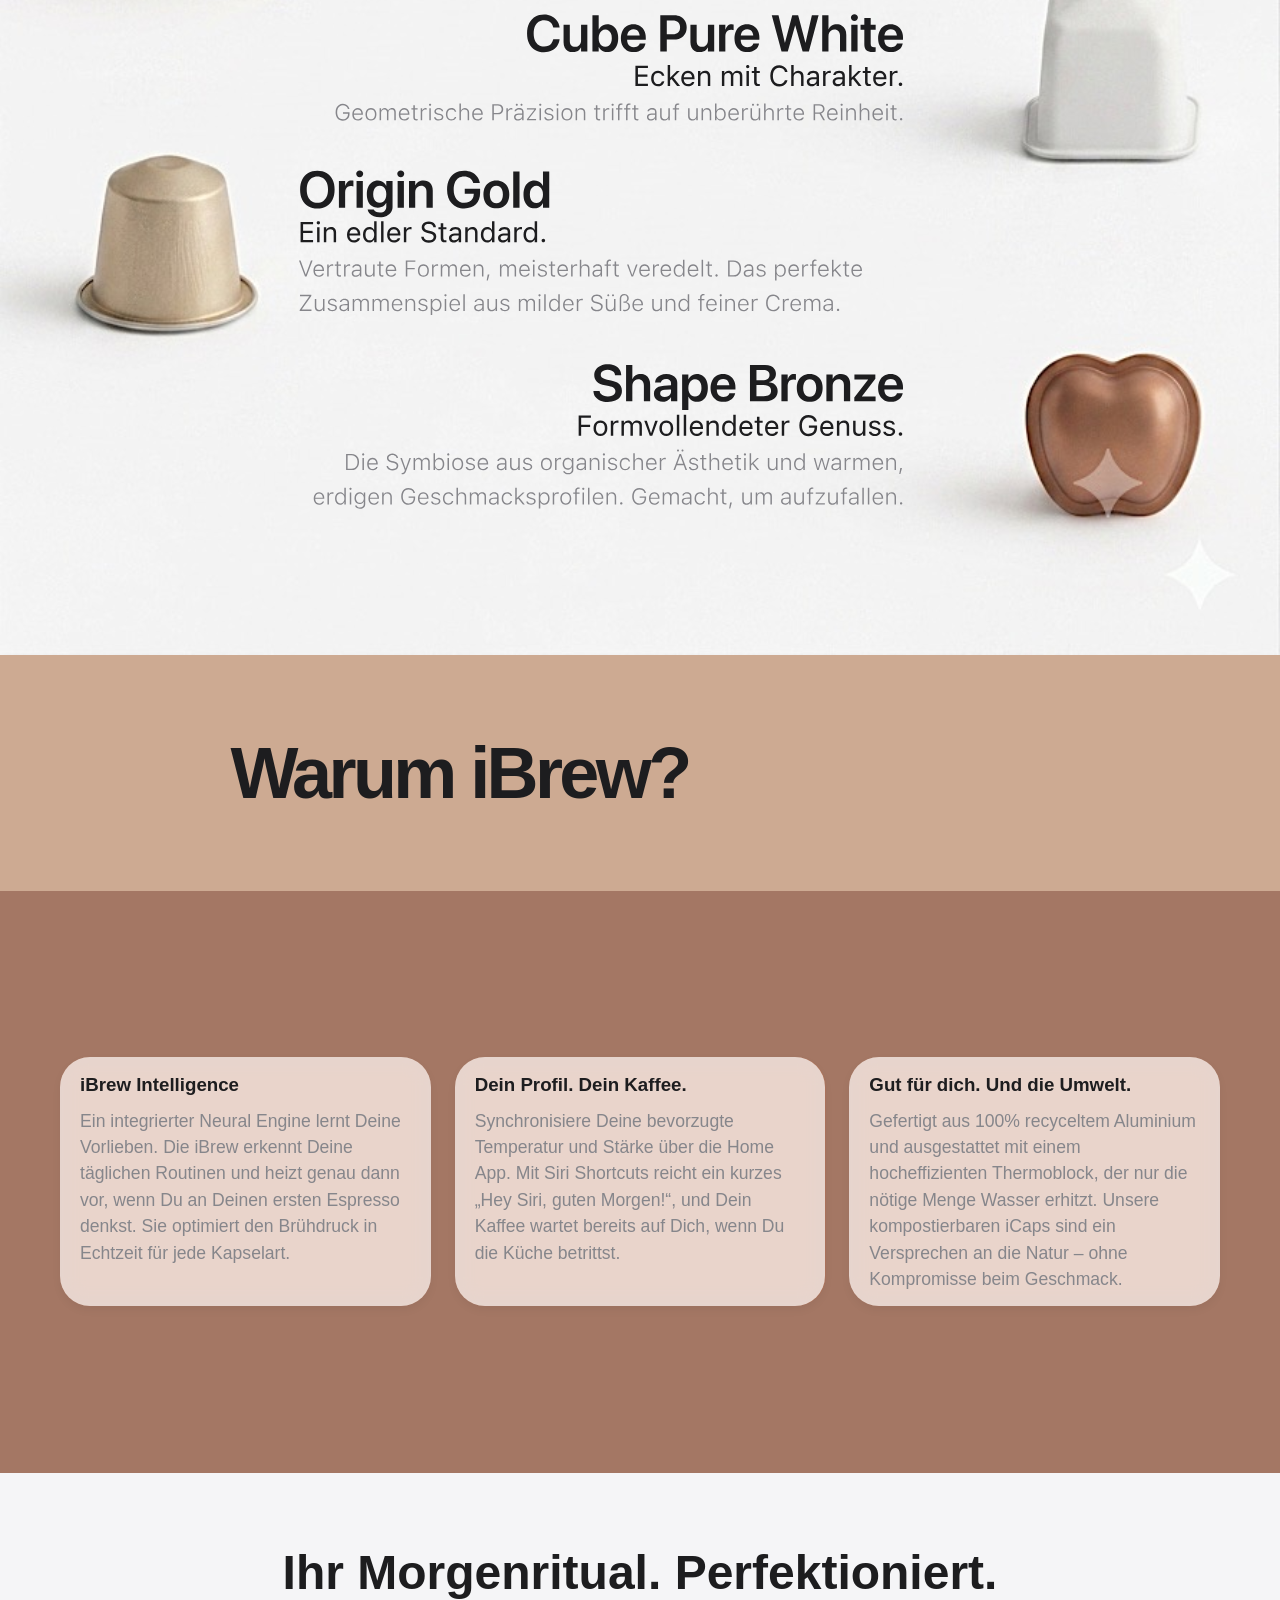
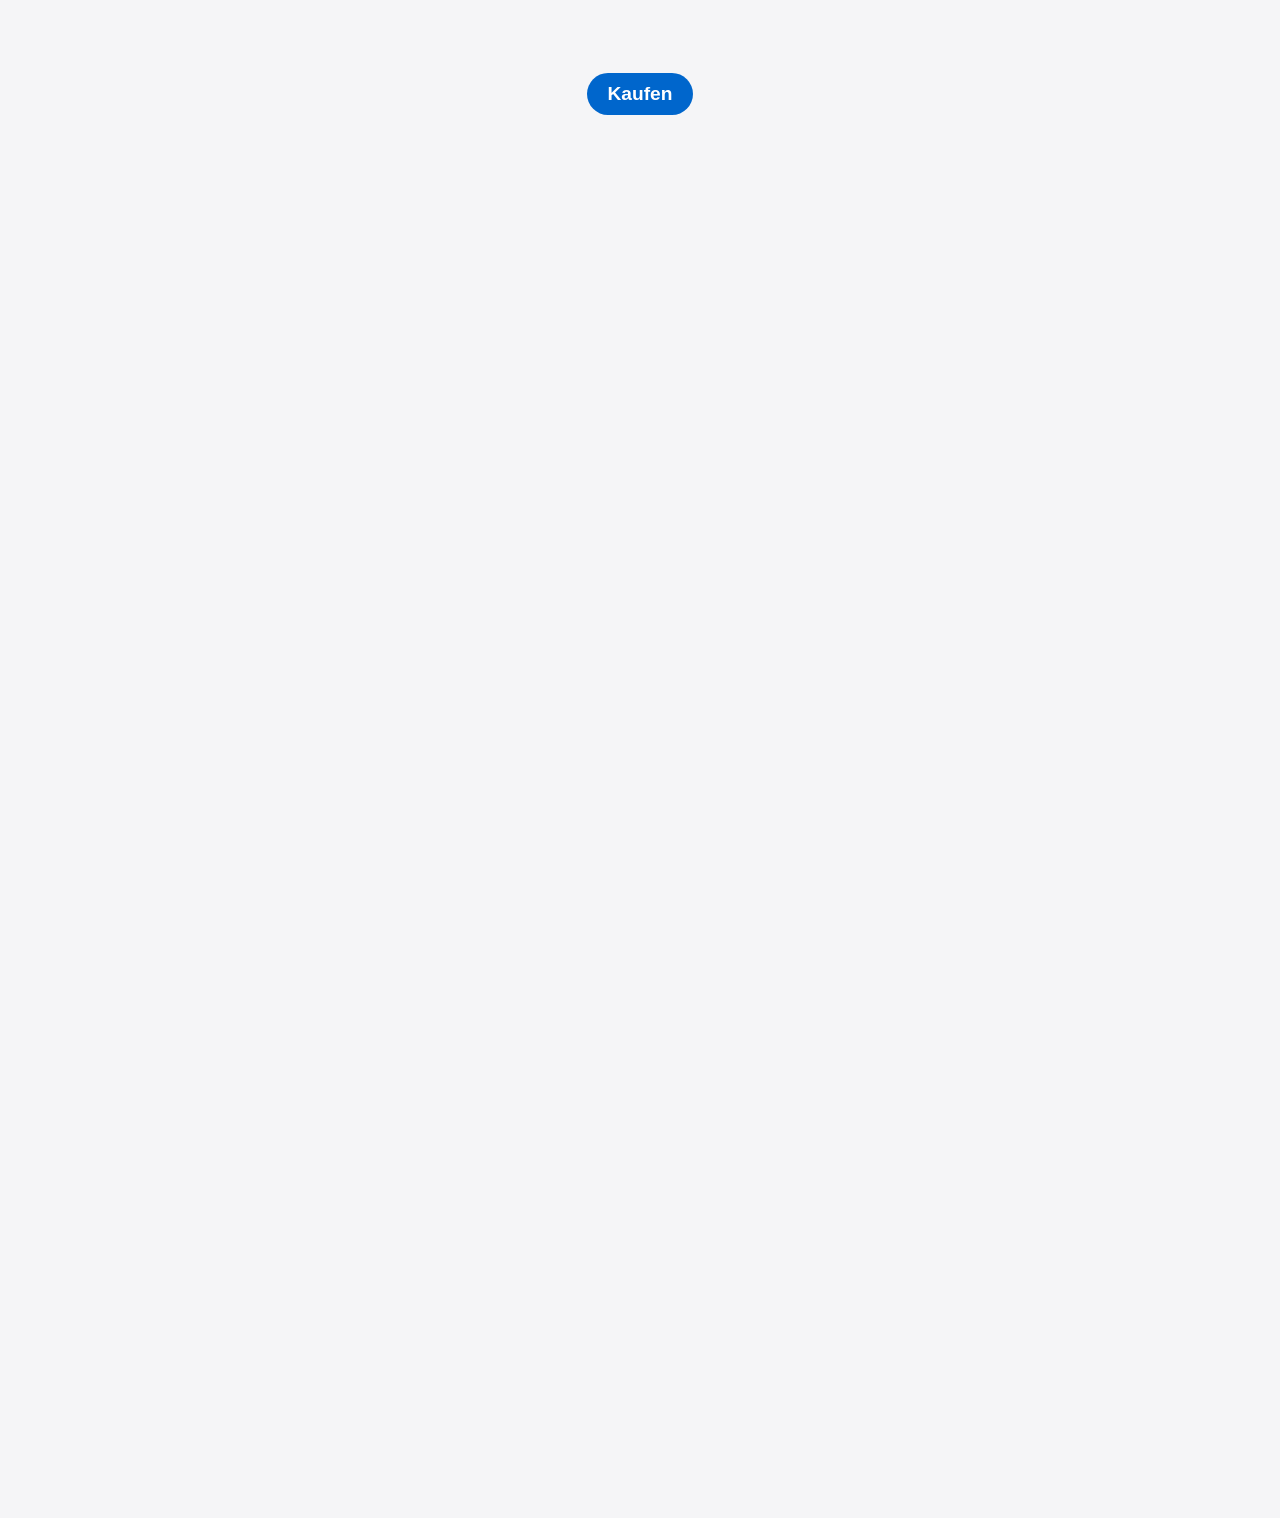
==== commit 77ad0847: "alle Links gefixt + 1 Bild im footer hinzugefügt" ====
--- a/index.html
+++ b/index.html
@@ -282,7 +282,7 @@
 
             <div class="model-teaser-grid">
                 <div class="model-card">
-                    <div class="model-image-placeholder">
+                    <div class="model-image-placeholder bg-teaser-pro">
                         <span class="model-badge">Neu</span>
                         <h3>iBrew Pro</h3>
                         <p class="model-tagline">Für das Business.</p>
@@ -293,12 +293,12 @@
                             Smartphone-Steuerung und einem ultraschnellen Brühmodus, der perfekt in den Büroalltag
                             passt.
                         </p>
-                        <a href="/ibrew_pro.html" class="model-link">Mehr zum Pro Modell erfahren &rarr;</a>
+                        <a href="ibrew_pro.html" class="model-link">Mehr zum Pro Modell erfahren &rarr;</a>
                     </div>
                 </div>
 
                 <div class="model-card">
-                    <div class="model-image-placeholder">
+                    <div class="model-image-placeholder bg-teaser-family">
                         <span class="model-badge">Neu</span>
                         <h3>iBrew Family</h3>
                         <p class="model-tagline">Für die Familie.</p>
@@ -309,7 +309,7 @@
                             einem extragroßen XL-Wassertank und kinderleichter One-Touch-Bedienung für
                             Kaffeespezialitäten und Kakao.
                         </p>
-                        <a href="/ibrew_family.html" class="model-link">Mehr zum Family Modell erfahren &rarr;</a>
+                        <a href="ibrew_family.html" class="model-link">Mehr zum Family Modell erfahren &rarr;</a>
                     </div>
                 </div>
             </div>
--- a/main.css
+++ b/main.css
@@ -888,6 +888,18 @@
     box-shadow: var(--shadow);
 }
 
+/* Weiches Overlay, falls die weißen Schriften auf hellen Bildern schwer lesbar sind */
+.model-image-placeholder::before {
+    content: "";
+    position: absolute;
+    top: 0;
+    left: 0;
+    width: 100%;
+    height: 100%;
+    background: linear-gradient(180deg, rgba(0,0,0,0.1) 50%, rgba(0,0,0,0.5) 100%);
+    z-index: -1; /* Liegt hinter dem Text, aber vor dem Bild */
+}
+
 /* Visueller Header der Karte */
 .model-image-placeholder {
     padding: 30px;
@@ -897,6 +909,16 @@
     display: flex;
     flex-direction: column;
     justify-content: flex-end;
+    background-size: cover;
+    /* Bild füllt das gesamte Feld ohne Verzerrung aus */
+    background-position: center;
+    /* Bild wird perfekt mittig zentriert */
+    background-repeat: no-repeat;
+    z-index: 1;
+}
+
+.bg-teaser-family {
+    background-image: url('Bilder/family_teaser_mobile.png'); /* Pfad zum Family-Bild */
 }
 
 .model-badge {
@@ -918,7 +940,8 @@
     font-size: 1.8rem;
     font-weight: 600;
     margin-bottom: 2px;
-    color: var(--text-color);
+    color: var(--white);    
+    text-shadow: 0 2px 4px rgba(0,0,0,0.2); /* Bessere Lesbarkeit */
 }
 
 .model-tagline {
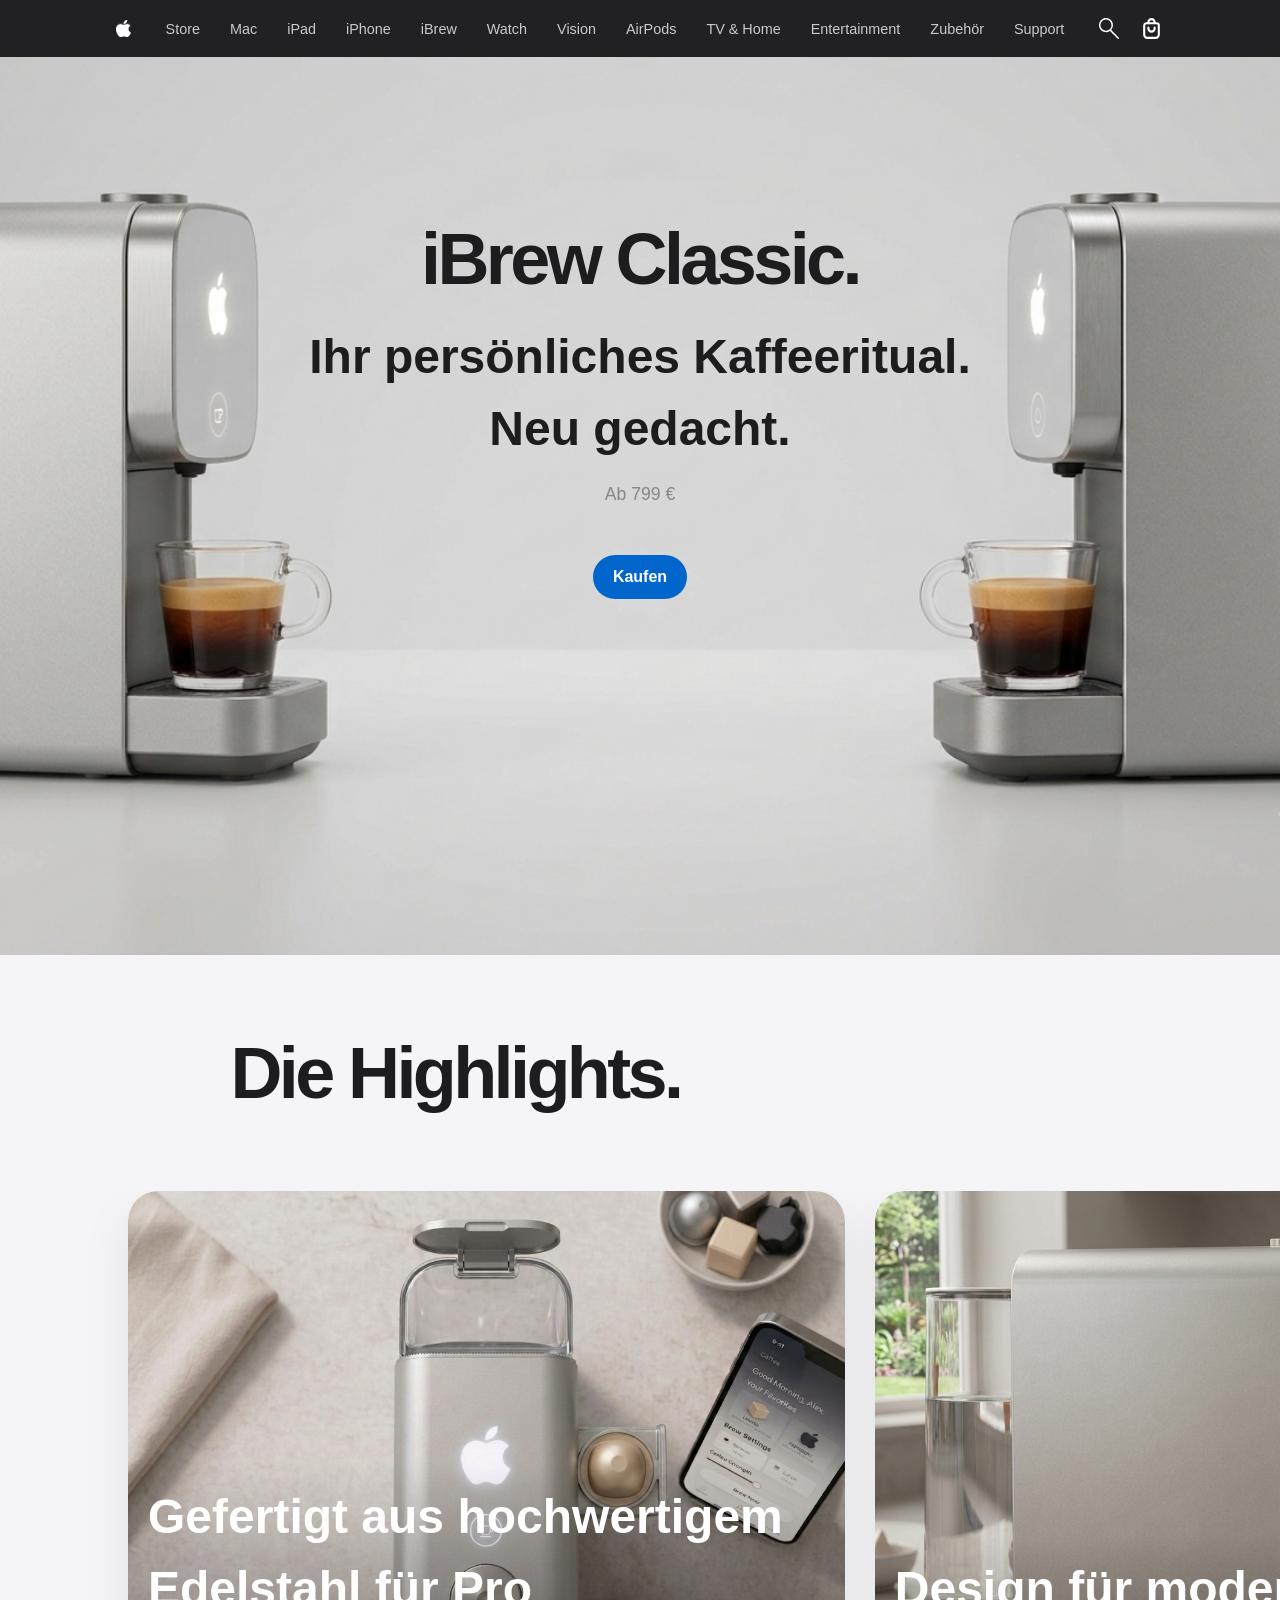
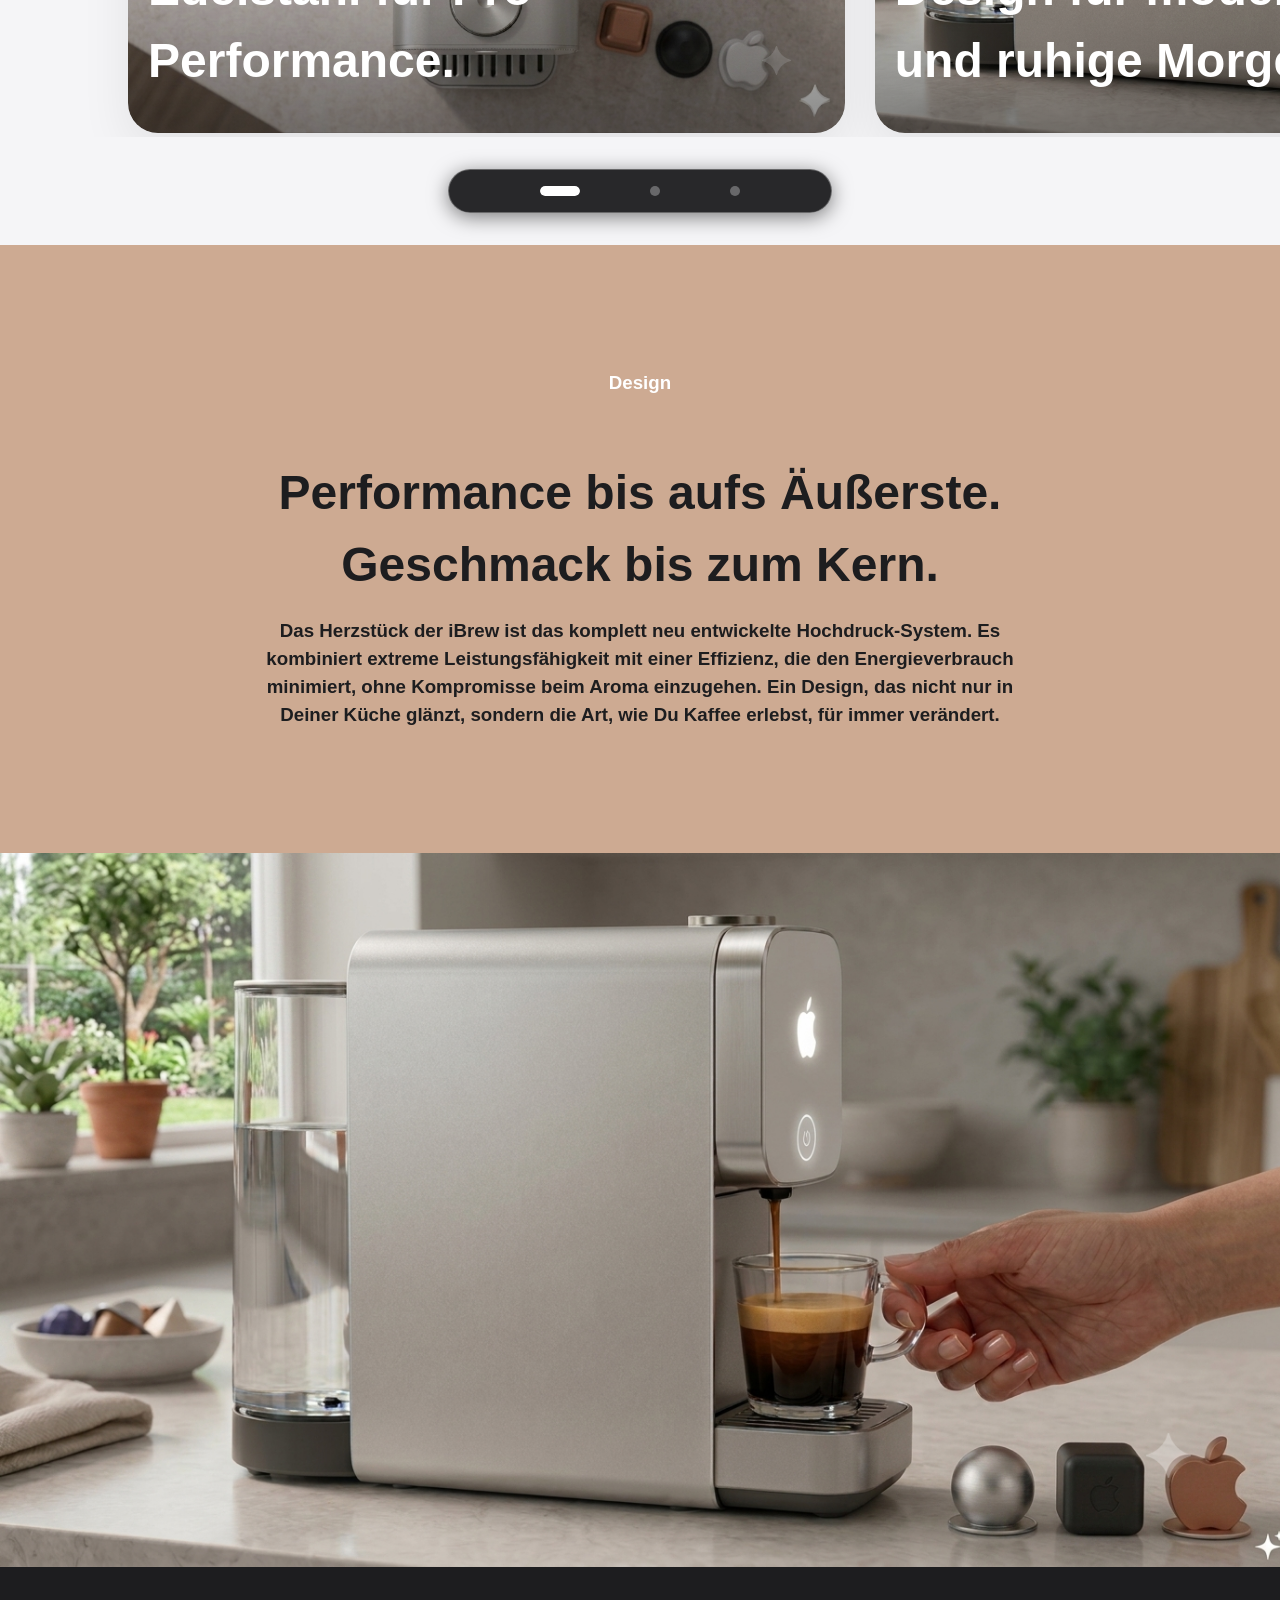
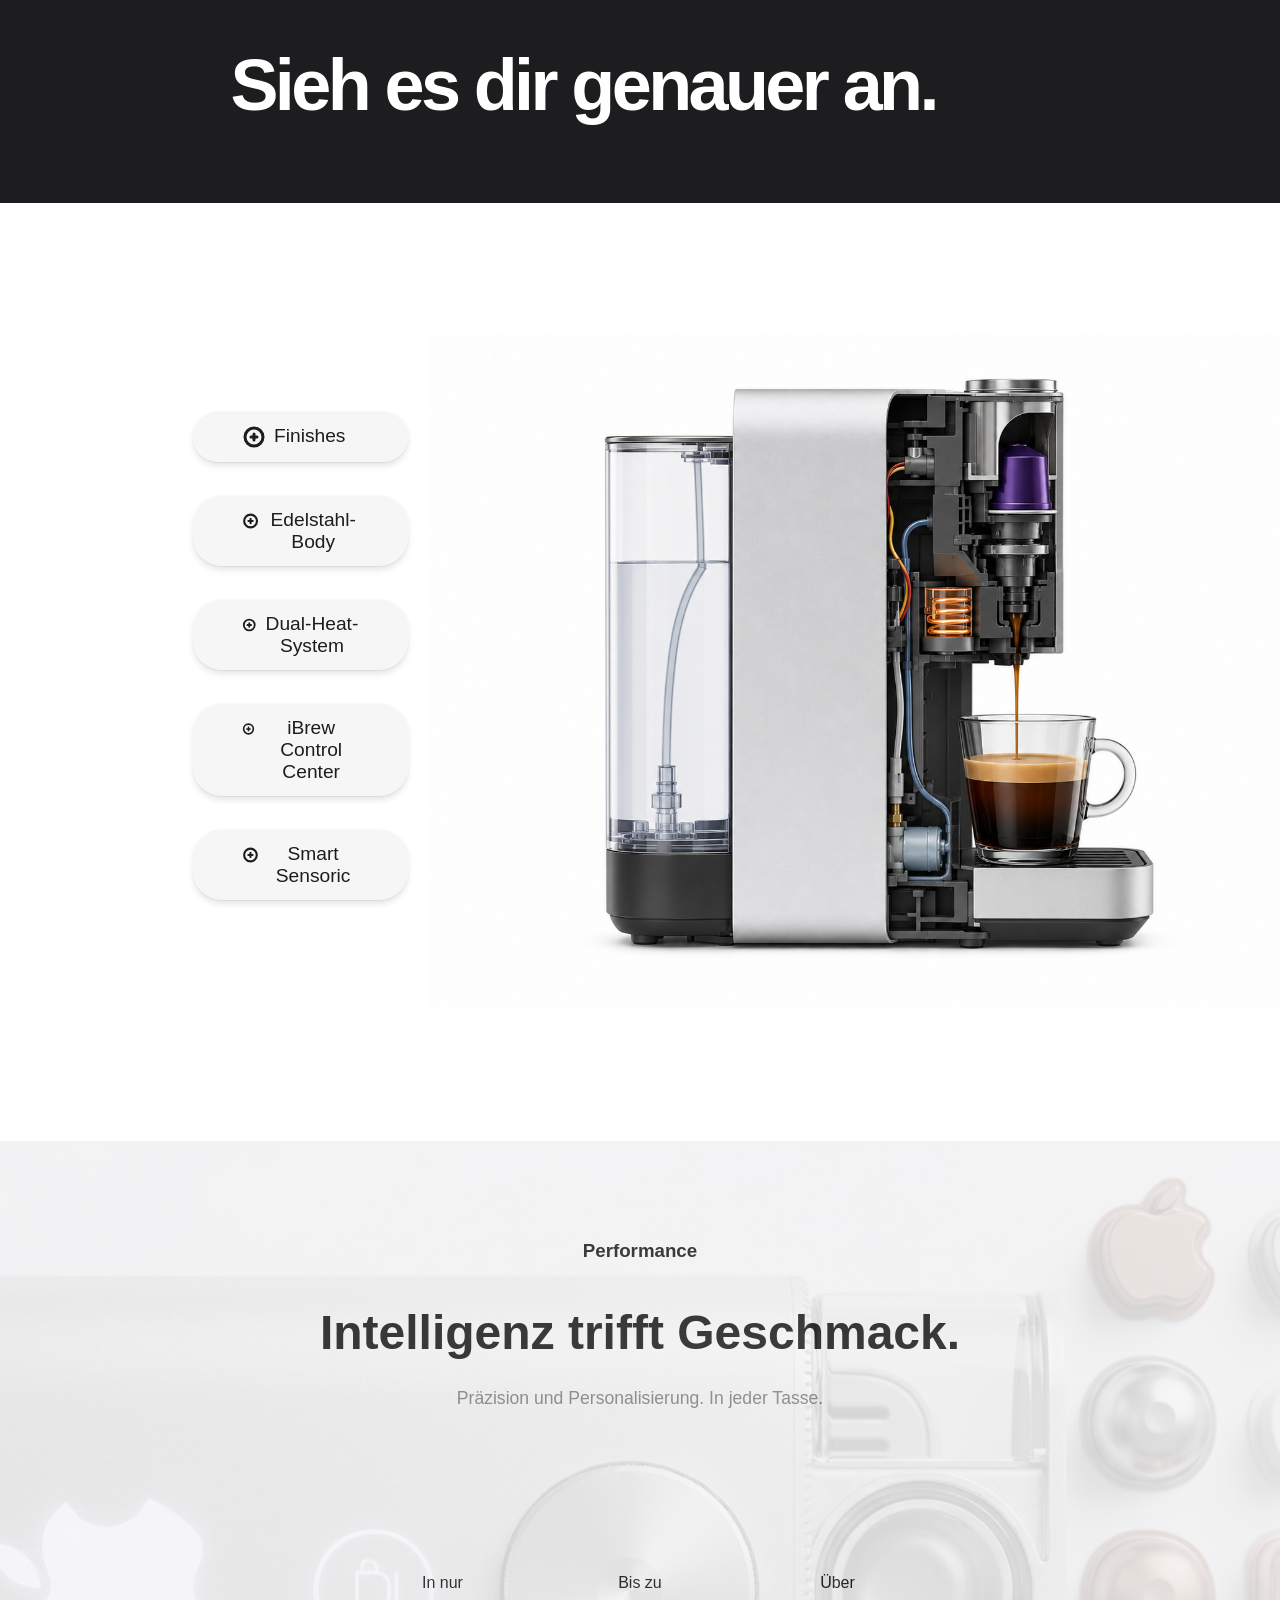
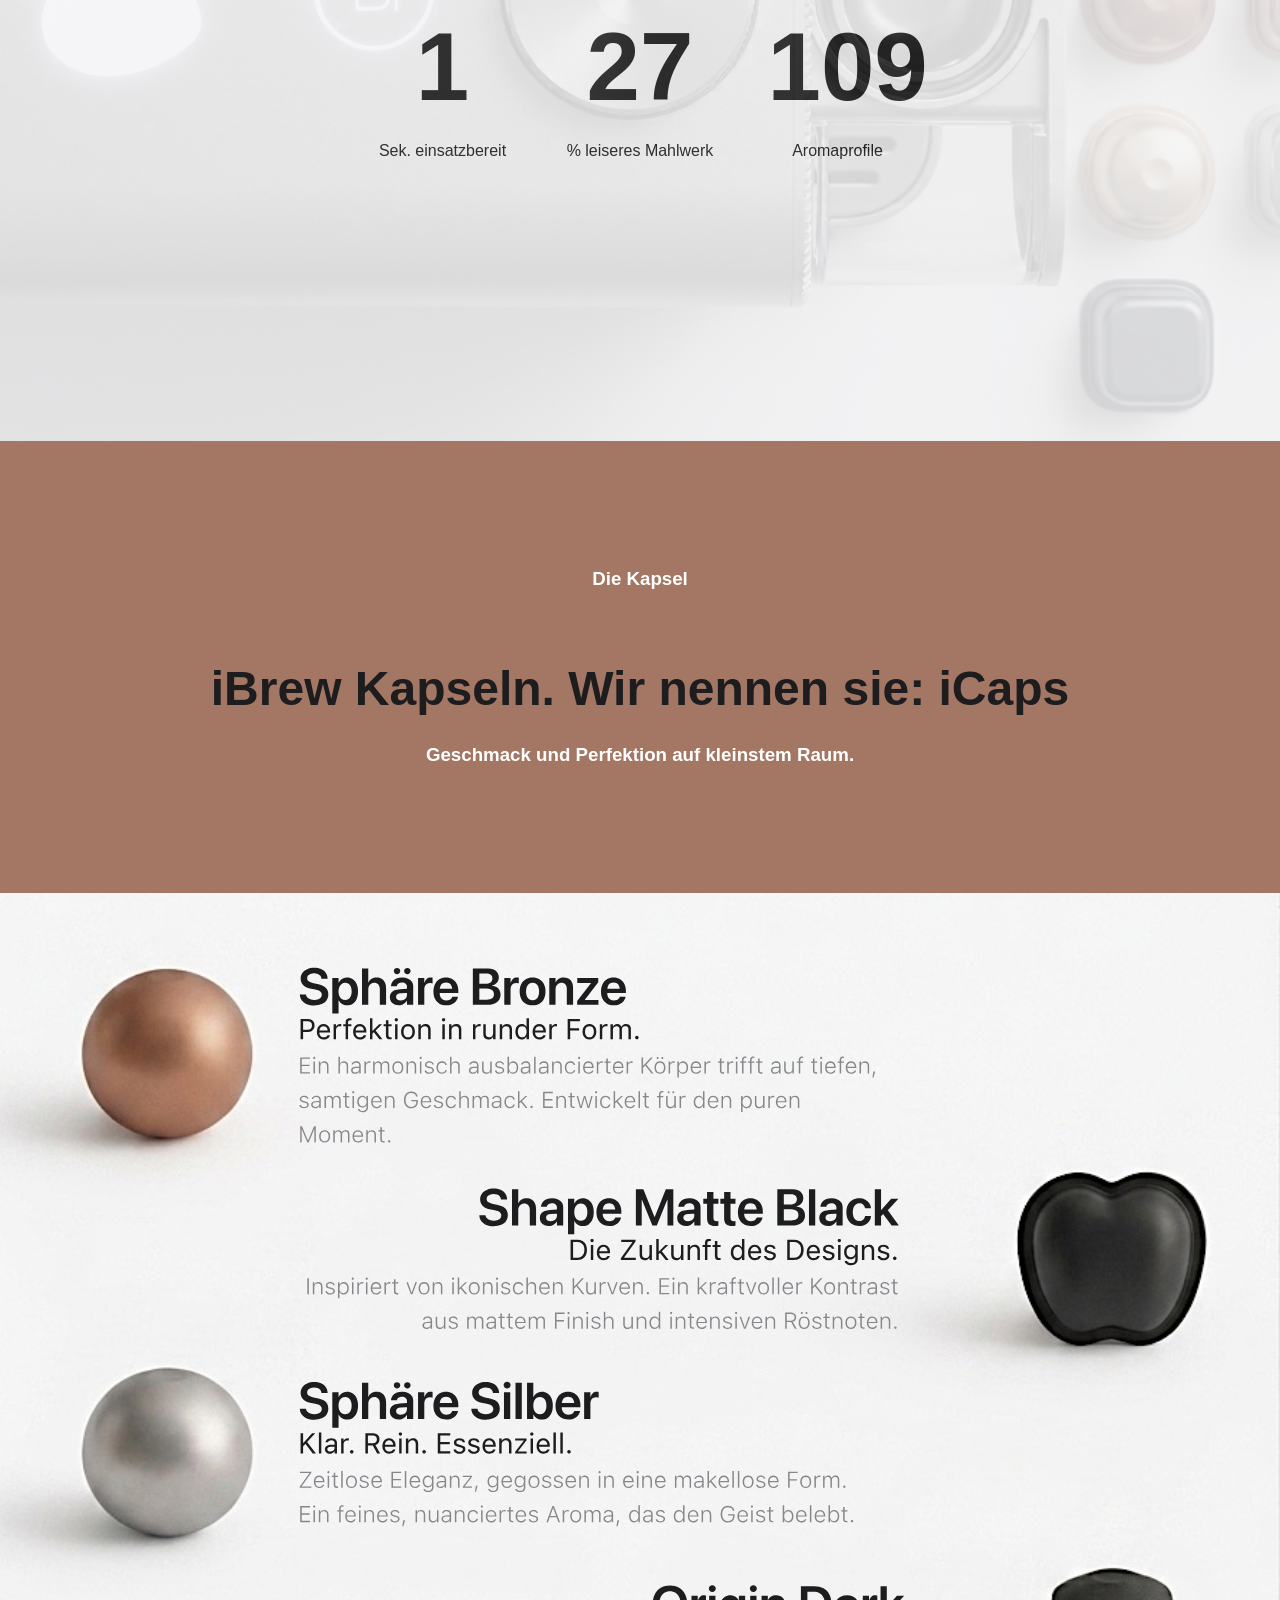
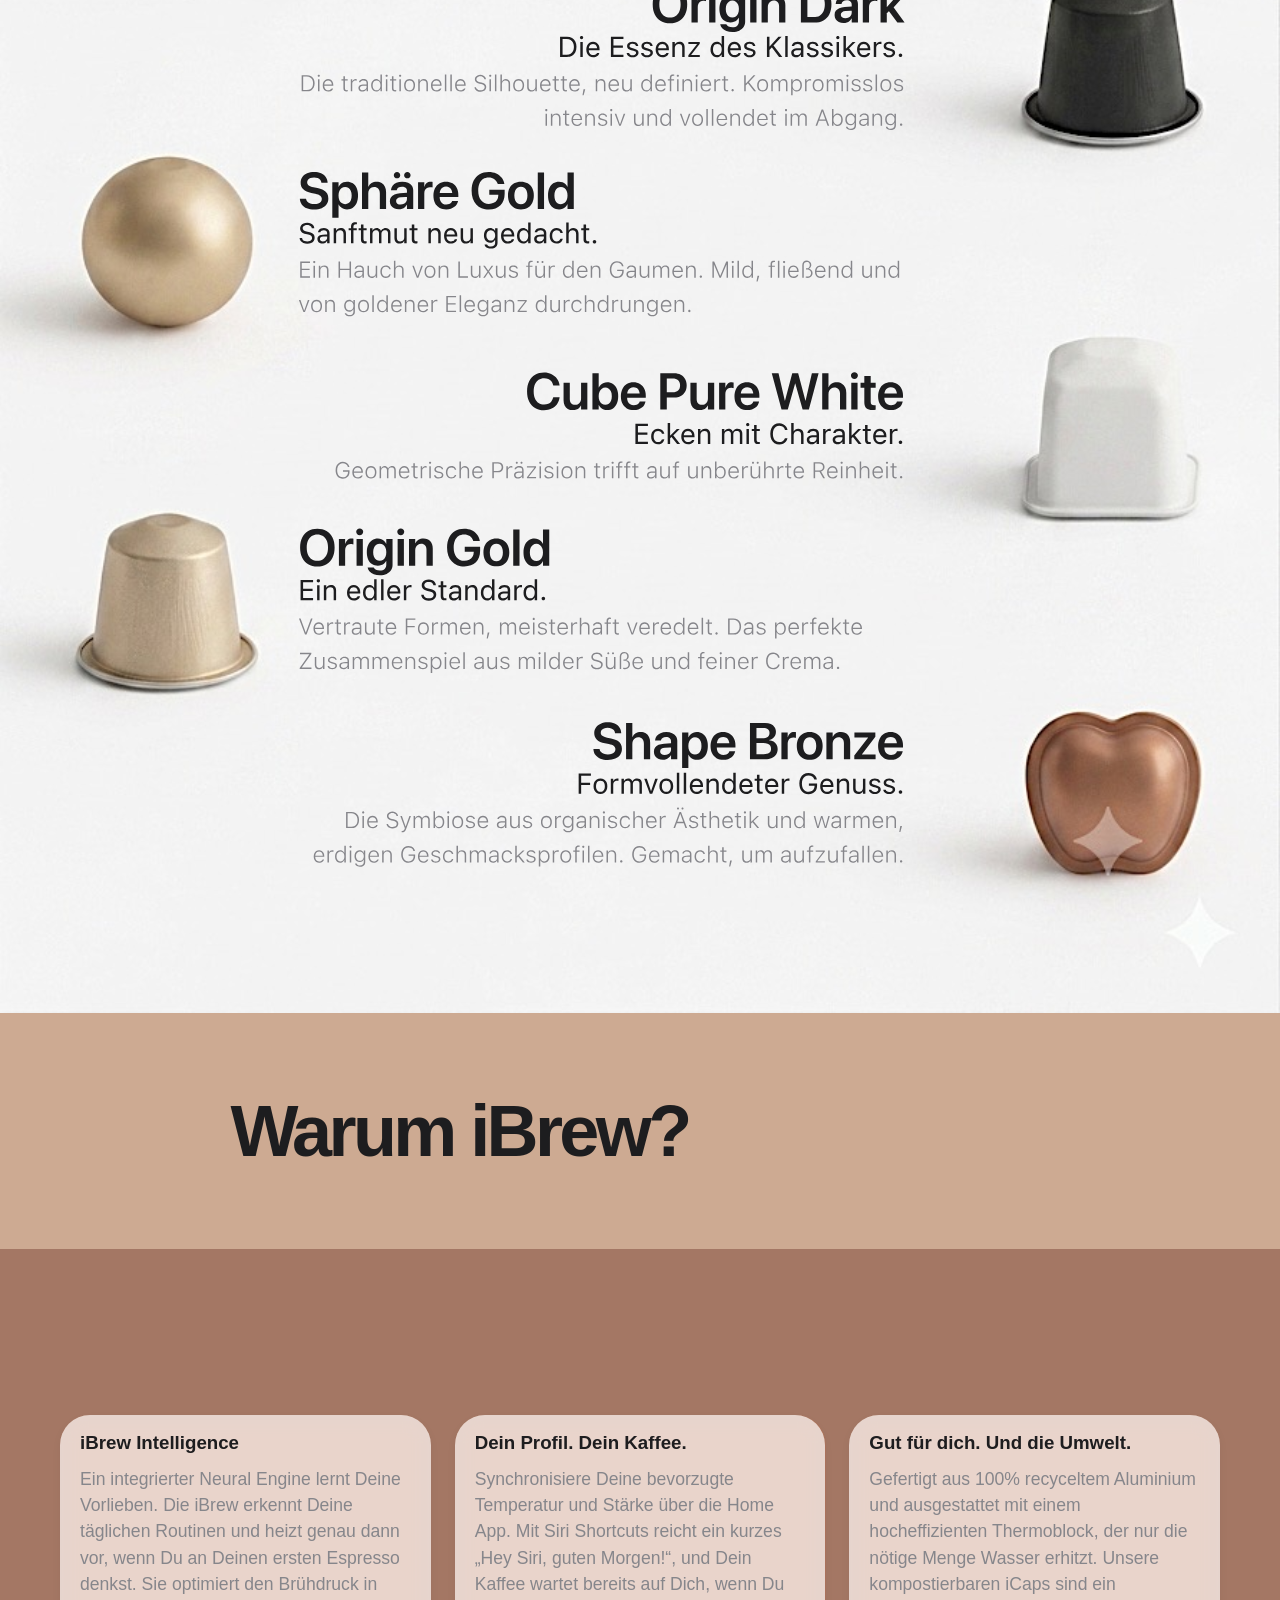
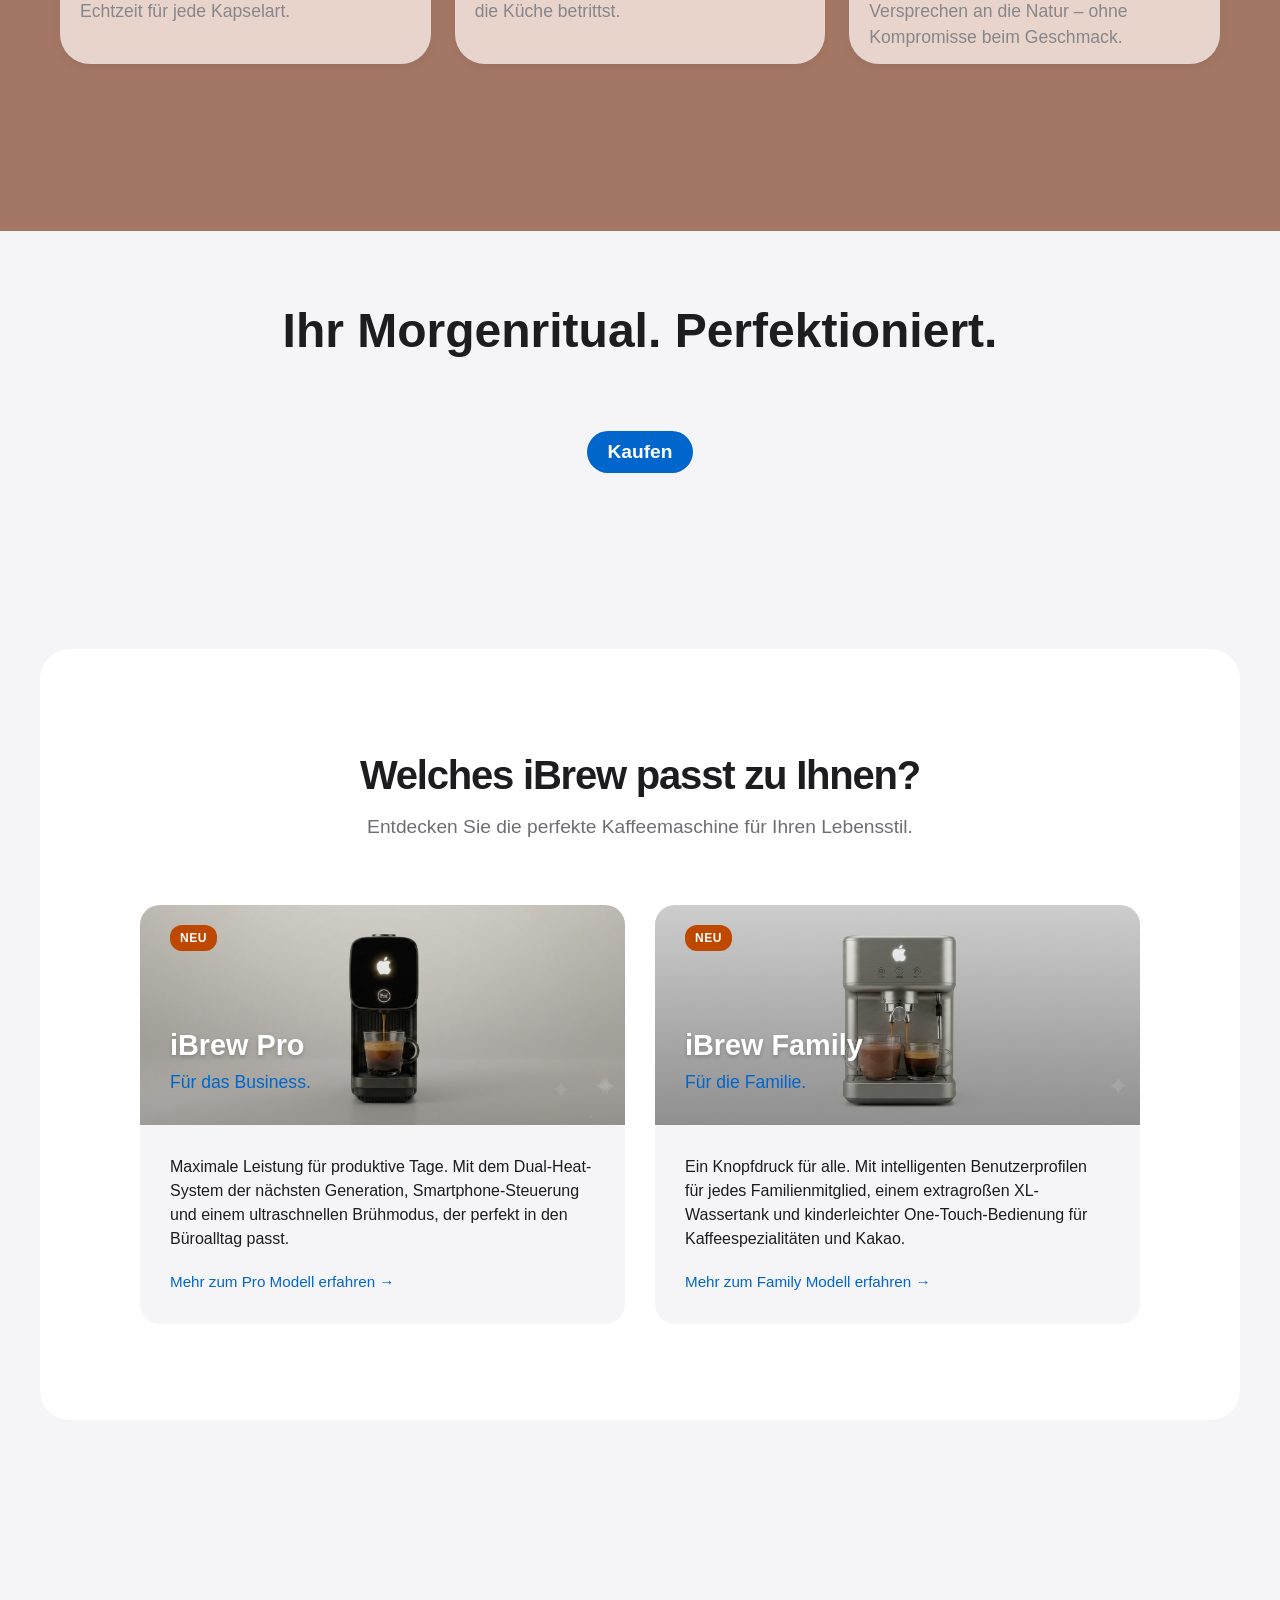
==== commit 99eddbdd: "Änderungen iBrew Pro" ====
--- a/index.html
+++ b/index.html
@@ -67,14 +67,14 @@
                         </div>
                     </article>
 
-                    <article class="card card-image" data-slide>
+                    <article class="card card-image active" data-slide>
                         <img src="Bilder/side.png" alt="iBrew in einer stilvollen Küche" />
                         <div class="card-overlay">
                             <h2 class="h2_carousel">Design für moderne Räume und ruhige Morgenmomente.</h2>
                         </div>
                     </article>
 
-                    <article class="card card-image" data-slide>
+                    <article class="card card-image active" data-slide>
                         <img src="Bilder/app.png" alt="Detailansicht der Bedienelemente und App" />
                         <div class="card-overlay">
                             <h2 class="h2_carousel">App-Steuerung, Profile und präzise Temperaturwahl.</h2>
--- a/main.css
+++ b/main.css
@@ -213,7 +213,9 @@
     transition: all 0.3s ease;
 }
 
-.hero {
+.hero,
+.hero_family,
+.hero_pro {
     display: flex;
     flex-direction: column;
     /* Stapelt Bild und Text untereinander */
@@ -235,16 +237,6 @@
     background-size: cover;
 }
 
-.hero_family {
-    display: flex;
-    flex-direction: column;
-    /* Stapelt Bild und Text untereinander */
-    margin-top: 55px;
-    /* Platz für die fixierte Navigationsleiste */
-    background-color: var(--bg-color);
-}
-
-/* Das Teaserbild wird auf dem Handy als eigenständiger, oberer Block dargestellt */
 .hero_family::before {
     content: "";
     display: block;
@@ -252,6 +244,18 @@
     height: 100vh;
     /* Das Bild nimmt auf dem Handy die halbe Bildschirmhöhe ein */
     background-image: url('Bilder/family_teaser_mobile.png');
+    background-repeat: no-repeat;
+    background-position: center;
+    background-size: cover;
+}
+
+.hero_pro::before {
+    content: "";
+    display: block;
+    width: 100%;
+    height: 100vh;
+    /* Das Bild nimmt auf dem Handy die halbe Bildschirmhöhe ein */
+    background-image: url('Bilder/pro_teaser_mobile.png');
     background-repeat: no-repeat;
     background-position: center;
     background-size: cover;
@@ -297,7 +301,8 @@
 }
 
 /* 1. Die Hauptsektion vorbereiten */
-.stats {
+.stats,
+.stats_family {
     position: relative;
     /* WICHTIG: Erlaubt dem ::before-Element, sich hieran auszurichten */
     min-height: 100vh;
@@ -338,8 +343,32 @@
     /* Schiebt das Bild auf Ebene 1 */
 }
 
+.stats_family::before {
+    content: "";
+    /* ERFORDERLICH: Aktiviert das Pseudoelement überhaupt erst */
+
+    /* Das Bild über die komplette Fläche der .stats-Sektion spannen */
+    position: absolute;
+    top: 0;
+    left: 0;
+    width: 100%;
+    height: 100%;
+
+    /* Das Bild einbinden und skalieren */
+    background-image: url("Bilder/family_bg_stats.jpg");
+    background-repeat: no-repeat;
+    background-position: center;
+    background-size: cover;
+
+    /* Transparenz und Bildebenen-Anordnung */
+    opacity: 0.15;
+    /* Transparenz des Bildes */
+    z-index: 1;
+    /* Schiebt das Bild auf Ebene 1 */
+}
+
 /* Den Text in Sicherheit bringen, damit er VOR dem Bild liegt */
-.stats .container {
+.stats .container .stats_family {
     position: relative;
     z-index: 2;
     /* Liegt mit Ebene 2 über dem Bild (z-index: 1) und bleibt voll lesbar */
@@ -446,16 +475,29 @@
     align-items: center;
     flex-direction: column;
     /* Spalten untereinander anordnen */
+    padding-top: 8rem;
+    padding-bottom: 8rem;
+}
+
+.spalte-rechts {
+    display: flex;
+    justify-content: center;
+    /* Zentriert horizontal */
+    align-items: center;
+    /* Zentriert vertikal */
+    width: 100%;
 }
 
 .spalte-rechts img {
-    width: 100%;
-    height: 100%;
-    object-fit: cover;
-    /* Füllt den Bereich aus, ohne das Bild zu verzerren */
+    width: 100vh;
+    height: auto;
+    /* Behält das originale Seitenverhältnis bei */
+    object-fit: contain;
+    margin: 0 auto;
+    /* Sichert die horizontale Zentrierung */
     object-position: center;
     /* Zentriert das Bild im Container */
-    padding-bottom: 15%;
+    align-items: center;
 }
 
 .btn-links {
@@ -768,6 +810,8 @@
     align-items: center;
 }
 
+
+
 /* Verhindert das Scrollen der Hauptseite , wenn Burgermenu geöffnet*/
 .no-scroll {
     overflow: hidden;
@@ -896,8 +940,9 @@
     left: 0;
     width: 100%;
     height: 100%;
-    background: linear-gradient(180deg, rgba(0,0,0,0.1) 50%, rgba(0,0,0,0.5) 100%);
-    z-index: -1; /* Liegt hinter dem Text, aber vor dem Bild */
+    background: linear-gradient(180deg, rgba(0, 0, 0, 0) 0%, rgba(0, 0, 0, 0.3) 100%);
+    z-index: -1;
+    /* Liegt hinter dem Text, aber vor dem Bild */
 }
 
 /* Visueller Header der Karte */
@@ -918,7 +963,18 @@
 }
 
 .bg-teaser-family {
-    background-image: url('Bilder/family_teaser_mobile.png'); /* Pfad zum Family-Bild */
+    background-image: url('Bilder/family_teaser_mobile.png');
+    /* Pfad zum Family-Modell-Bild */
+}
+
+.bg-teaser-classic {
+    background-image: url('Bilder/frontal.png');
+    /* Pfad zum Classic-Modell-Bild */
+}
+
+.bg-teaser-pro {
+    background-image: url('Bilder/pro_teaser_mobile.png');
+    /* Pfad zum Pro-Modell-Bild */
 }
 
 .model-badge {
@@ -940,8 +996,9 @@
     font-size: 1.8rem;
     font-weight: 600;
     margin-bottom: 2px;
-    color: var(--white);    
-    text-shadow: 0 2px 4px rgba(0,0,0,0.2); /* Bessere Lesbarkeit */
+    color: var(--white);
+    text-shadow: 0 2px 4px rgba(0, 0, 0, 0.2);
+    /* Bessere Lesbarkeit */
 }
 
 .model-tagline {
@@ -1007,7 +1064,6 @@
         gap: 20px;
         /* Abstand zwischen dem Logo, den Menüpunkten und den rechten Icons */
         padding: 1rem 5%;
-        margin: 0 15px;
     }
 
     .features-grid {
@@ -1038,6 +1094,13 @@
         margin-top: 10rem;
         gap: 5vh;
         /*Lücken zwischen einzelnen Stats voneinander*/
+    }
+
+    /* WICHTIG: Das mobile Zusatzbild auf dem Desktop komplett unsichtbar machen */
+    .hero::before,
+    .hero_family::before,
+    .hero_pro::before {
+        display: none;
     }
 
     .hero {
@@ -1057,11 +1120,6 @@
         padding-top: 150px;
     }
 
-    /* WICHTIG: Das mobile Zusatzbild auf dem Desktop komplett unsichtbar machen */
-    .hero::before {
-        display: none;
-    }
-
     .hero_family {
         position: relative;
         height: 100vh;
@@ -1079,8 +1137,21 @@
         padding-top: 150px;
     }
 
-    .hero_family::before {
-        display: none;
+    .hero_pro {
+        position: relative;
+        height: 100vh;
+        background-image: url("Bilder/pro_teaser.png");
+        /* Großes Desktop-Bild */
+        background-repeat: no-repeat;
+        background-position: center;
+        background-size: cover;
+
+        /* Flexbox aktivieren, um den Text oben mittig zu platzieren */
+        display: flex;
+        justify-content: flex-start;
+        align-items: center;
+        flex-direction: column;
+        padding-top: 150px;
     }
 
     /* Der Text-Container wird auf dem Desktop transparent, damit das Bild durchscheint */
@@ -1111,9 +1182,8 @@
         align-items: start;
     }
 
-    .spalte-rechts img {
-        padding-top: 15%;
-        padding-bottom: 15%;
+    .spalte-rechts {
+        align-items: center;
     }
 
     .stat-item .number {
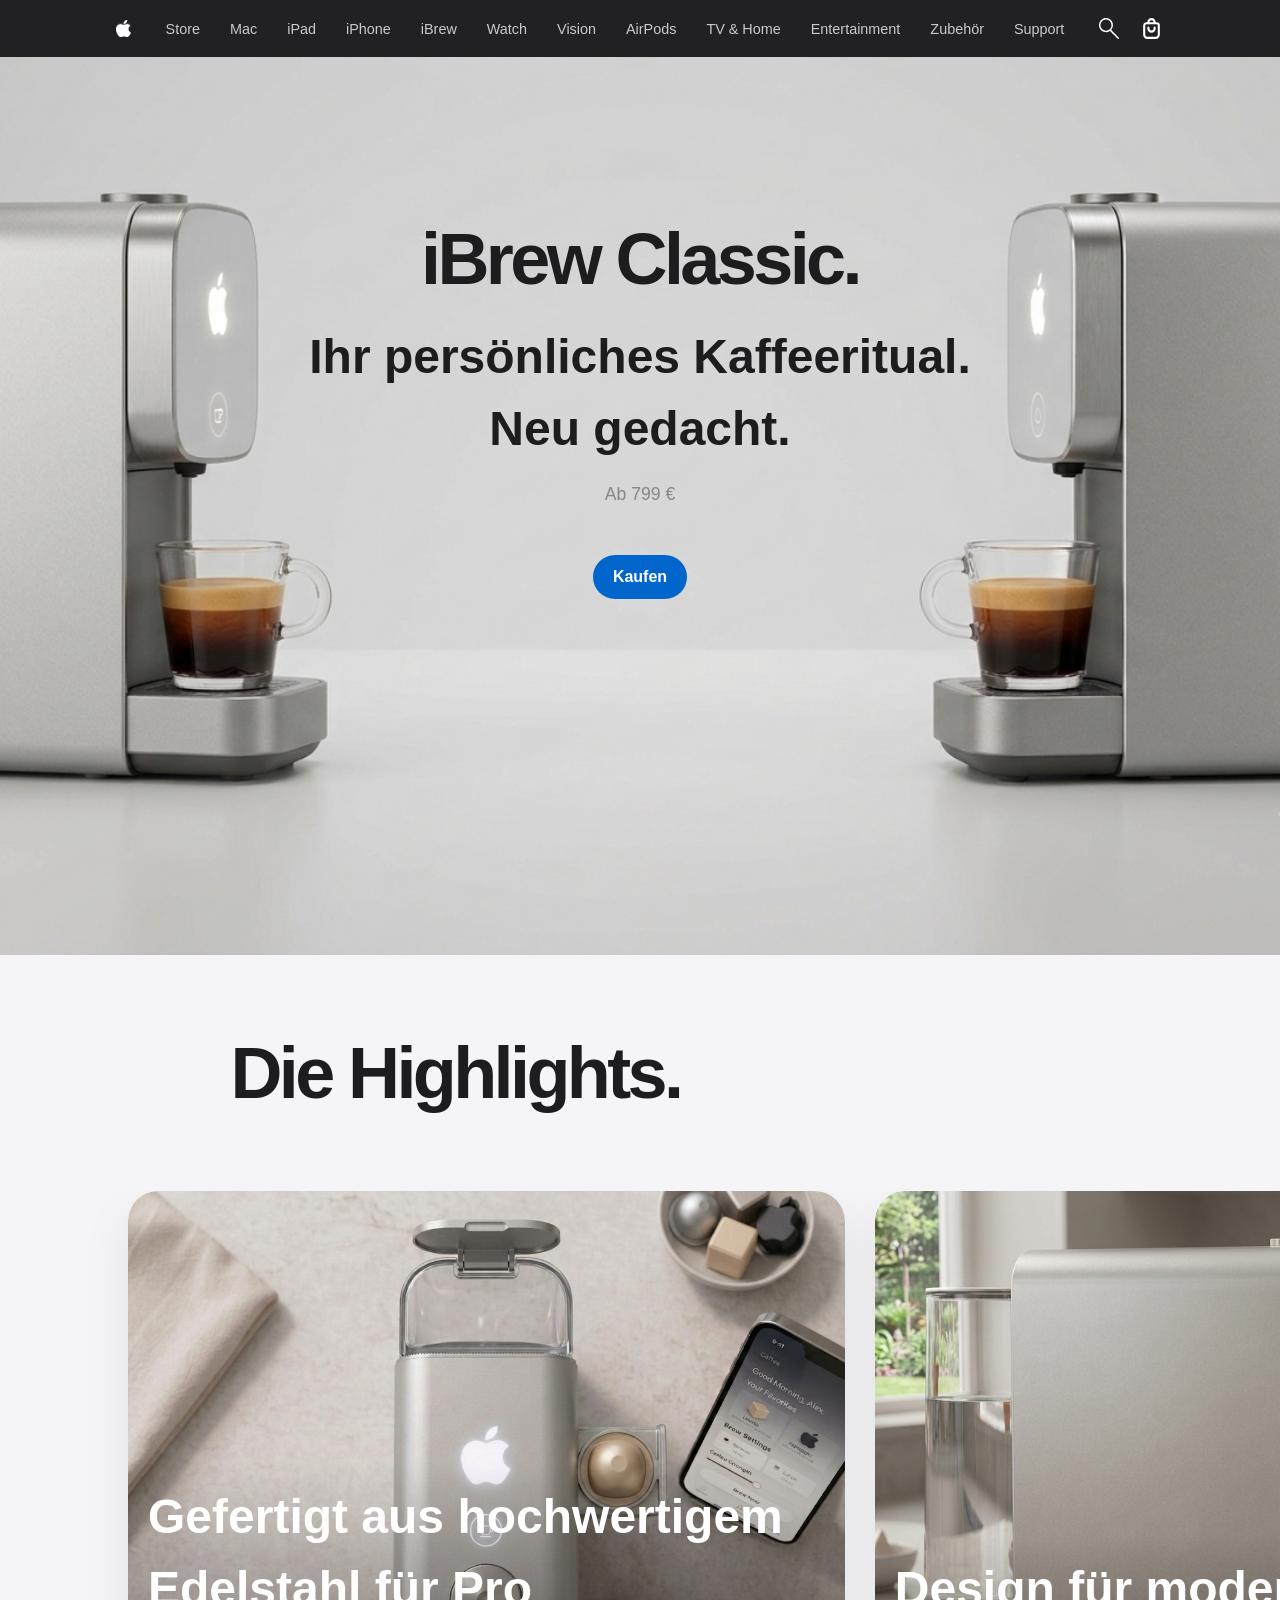
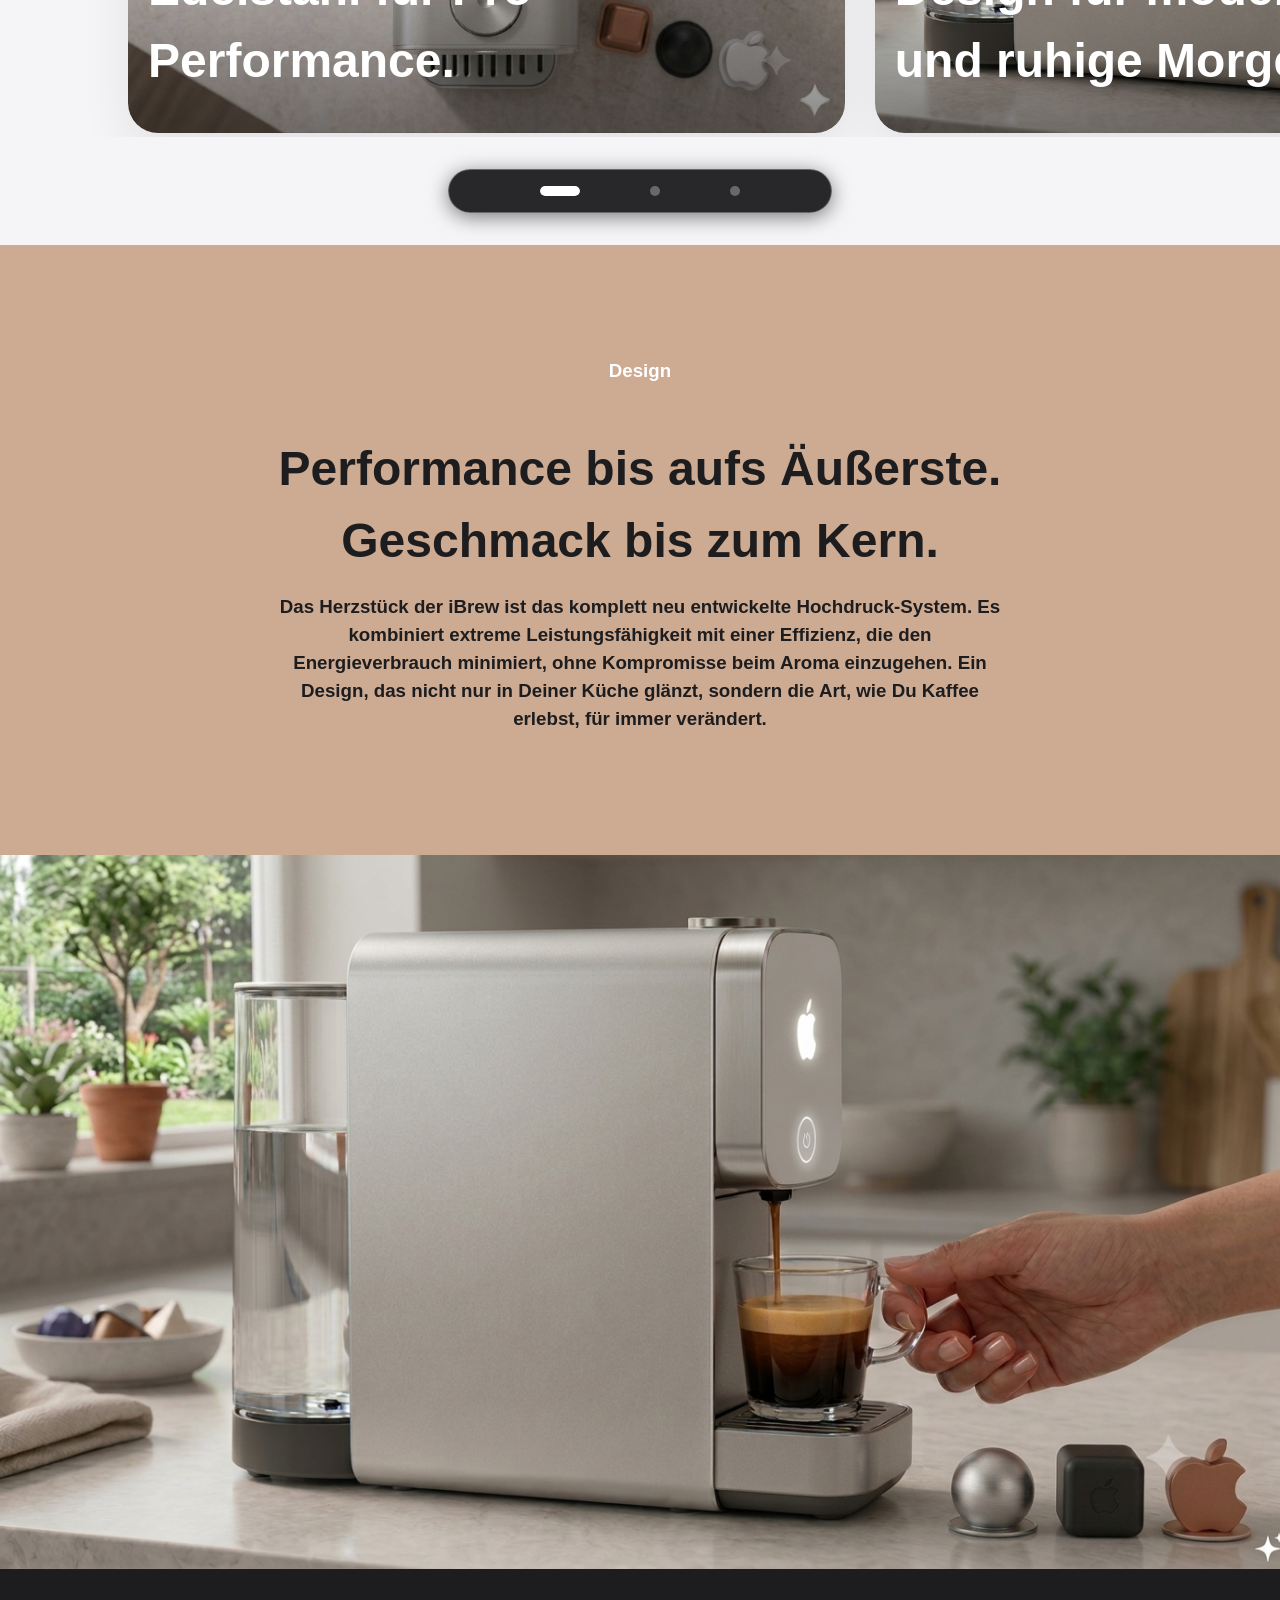
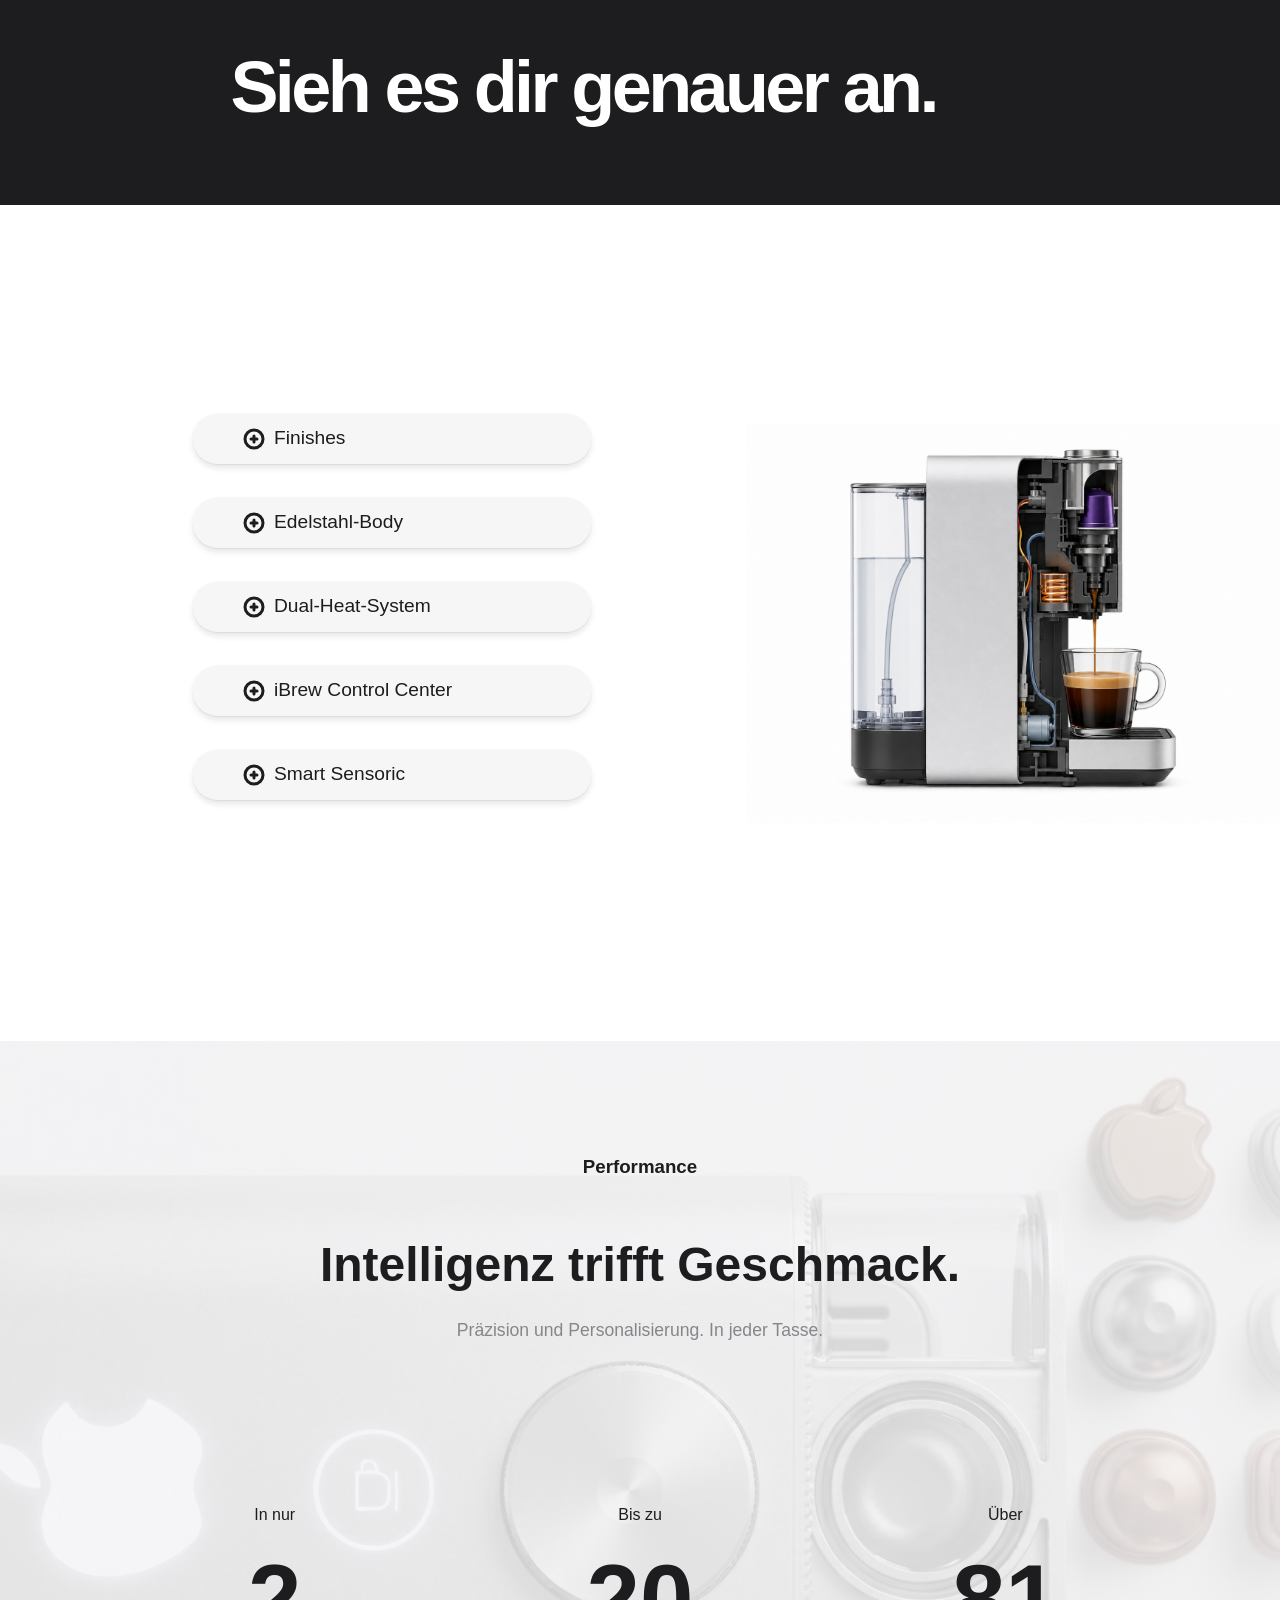
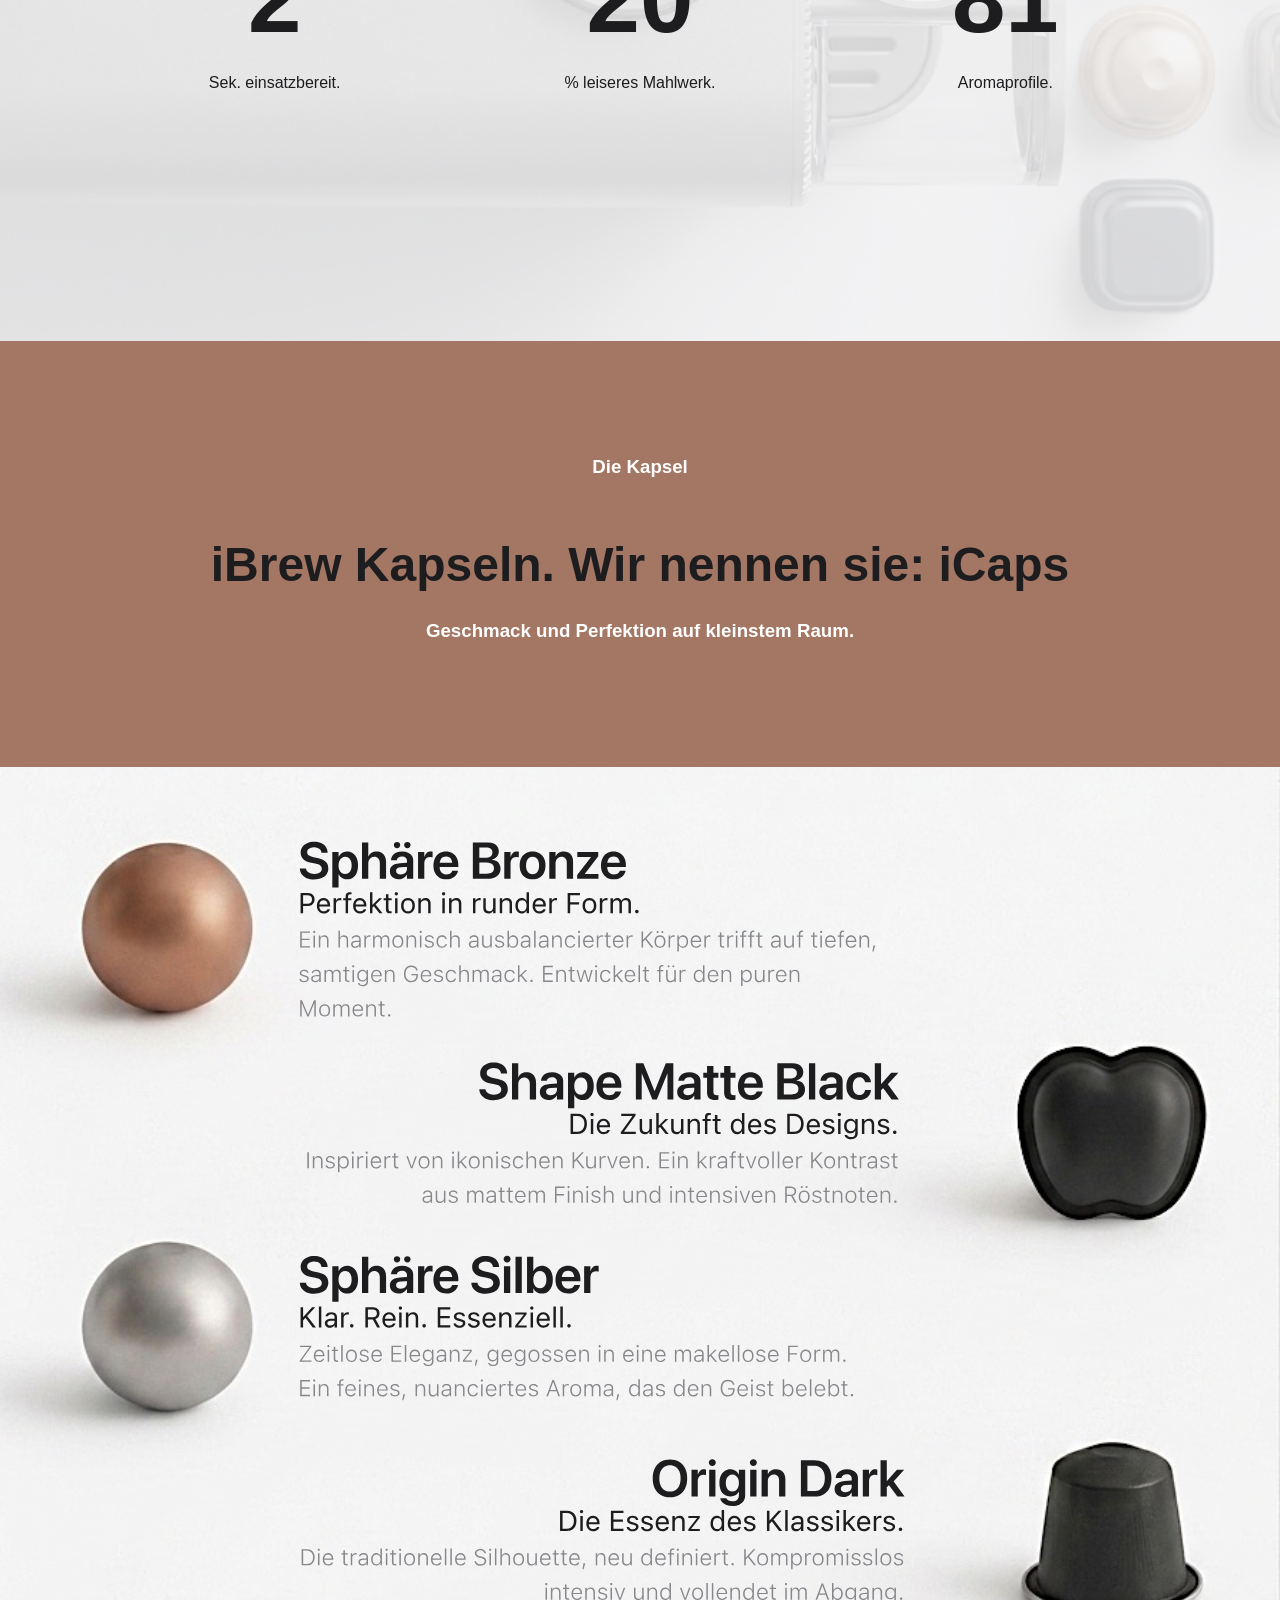
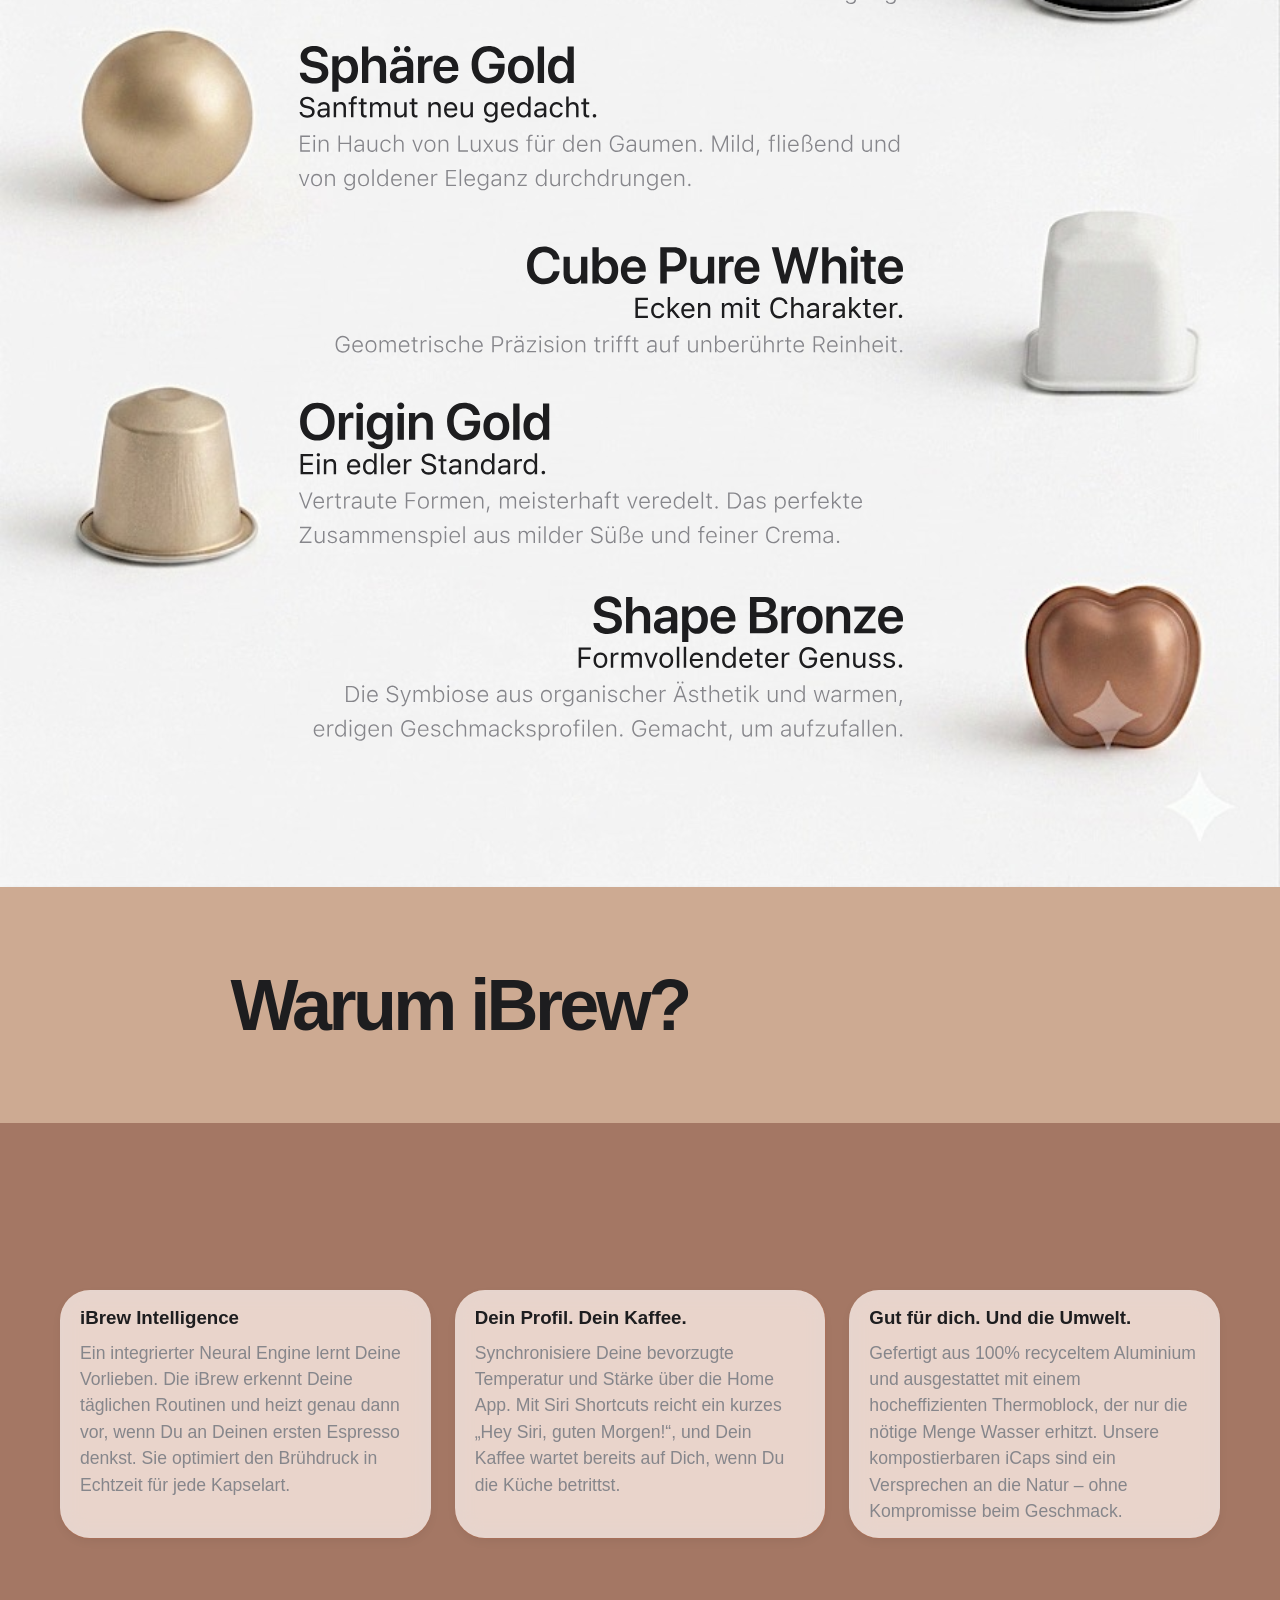
==== commit 3dc6dda5: "Feinheiten (Stats, Bilder)" ====
--- a/index.html
+++ b/index.html
@@ -202,18 +202,18 @@
                 <div class="stats-grid">
                     <div class="stat-item">
                         <span>In nur</span>
-                        <span class="number counter" data-target="3" data-speed="3000">0</span>
-                        <span>Sek. einsatzbereit</span>
+                        <span class="number counter" data-target="6" data-speed="3000">0</span>
+                        <span>Sek. einsatzbereit.</span>
                     </div>
                     <div class="stat-item">
                         <span>Bis zu</span>
                         <span class="number counter" data-target="50" data-speed="3000">0</span>
-                        <span>% leiseres Mahlwerk</span>
+                        <span>% leiseres Mahlwerk.</span>
                     </div>
                     <div class="stat-item">
                         <span>Über</span>
                         <span class="number counter" data-target="200" data-speed="3000">0</span>
-                        <span>Aromaprofile</span>
+                        <span>Aromaprofile.</span>
                     </div>
                 </div>
             </div>
--- a/main.css
+++ b/main.css
@@ -28,6 +28,9 @@
 .container {
     max-width: 1200px;
     margin: 0 auto;
+    width: 100%; /* Das zwingt den Container auf die volle Breite */
+    padding: 0 20px; /* Schützt Inhalte davor, am Handy den Rand zu berühren */
+    box-sizing: border-box; /* Wichtig in Kombination mit padding */
 }
 
 .section-padding {
@@ -69,14 +72,14 @@
 
 .miniheader_light {
     color: var(--white);
-    padding-top: 5%;
-    padding-bottom: 5%;
+    padding-top: 3rem;
+    padding-bottom: 3rem;
 }
 
 .miniheader_dark {
     color: var(--text-color);
-    padding-top: 5%;
-    padding-bottom: 5%;
+    padding-top: 3rem;
+    padding-bottom: 3rem;
 }
 
 .caption_light {
@@ -302,7 +305,8 @@
 
 /* 1. Die Hauptsektion vorbereiten */
 .stats,
-.stats_family {
+.stats_family,
+.stats_pro {
     position: relative;
     /* WICHTIG: Erlaubt dem ::before-Element, sich hieran auszurichten */
     min-height: 100vh;
@@ -318,7 +322,7 @@
     /* Verhindert, dass das skalierte Bild aus der Sektion herausragt */
 }
 
-/* 2. Das Pseudoelement für das Hintergrundbild einrichten */
+/* Das Pseudoelement für das Hintergrundbild einrichten */
 .stats::before {
     content: "";
     /* ERFORDERLICH: Aktiviert das Pseudoelement überhaupt erst */
@@ -367,8 +371,35 @@
     /* Schiebt das Bild auf Ebene 1 */
 }
 
+.stats_pro::before {
+    content: "";
+    /* ERFORDERLICH: Aktiviert das Pseudoelement überhaupt erst */
+
+    /* Das Bild über die komplette Fläche der .stats-Sektion spannen */
+    position: absolute;
+    top: 0;
+    left: 0;
+    width: 100%;
+    height: 100%;
+
+    /* Das Bild einbinden und skalieren */
+    background-image: url("Bilder/pro_von\ oben_quer.png");
+    background-repeat: no-repeat;
+    background-position: center;
+    background-size: cover;
+
+    /* Transparenz und Bildebenen-Anordnung */
+    opacity: 0.15;
+    /* Transparenz des Bildes */
+    z-index: 1;
+    /* Schiebt das Bild auf Ebene 1 */
+}
+
 /* Den Text in Sicherheit bringen, damit er VOR dem Bild liegt */
-.stats .container .stats_family {
+.stats,
+.stats_family,
+.stats_pro,
+.container {
     position: relative;
     z-index: 2;
     /* Liegt mit Ebene 2 über dem Bild (z-index: 1) und bleibt voll lesbar */
@@ -377,7 +408,7 @@
 .stats-grid {
     display: flex;
     flex-direction: column;
-    gap: 5vh;
+    gap: 2rem;
     /*Lücken zwischen einzelnen Stats voneinander, 5vh*/
     margin-top: 3rem;
     margin-left: 3rem;
@@ -434,17 +465,29 @@
     color: var(--text-color);
 }
 
+.stat-item {
+    display: flex;
+    flex-direction: column;
+    align-items: center;
+    /* Zentriert alles horizontal */
+    text-align: center;
+    flex: 1;
+    /* Zwingt alle 3 Items auf exakt die gleiche Breite (je ein Drittel) */
+    padding: 0 10px;
+    /* Ein kleiner Puffer, damit der Text am Handy nicht den Rand berührt */
+}
+
 .stat-item .number {
-    display: block;
+    text-align: center;
     font-size: 4rem;
     font-weight: 700;
     color: var(--text-color);
     font-variant-numeric: tabular-nums;
     /*einheitliche Zahlengröße, damit Container nicht "zittern" oder verschieben während dem aufzählen*/
-    width: 140px;
+    /* width: 140px;
     /* Festes Gehäuse für die Zahl (breit genug für 3 Ziffern) */
     margin: 0 auto;
-    /* Zentriert die Zahl innerhalb ihres stat-items */
+    /*Zentriert die Zahl innerhalb ihres stat-items */
 }
 
 /* --- Hintergrundbild unter: Performance bis aufs Äußerste. --- */
@@ -486,10 +529,11 @@
     align-items: center;
     /* Zentriert vertikal */
     width: 100%;
+
 }
 
 .spalte-rechts img {
-    width: 100vh;
+    max-width: 100%;
     height: auto;
     /* Behält das originale Seitenverhältnis bei */
     object-fit: contain;
@@ -498,6 +542,7 @@
     object-position: center;
     /* Zentriert das Bild im Container */
     align-items: center;
+    display: block;
 }
 
 .btn-links {
@@ -825,9 +870,9 @@
     margin-bottom: 1.5rem;
     display: flex;
     flex-direction: column;
-}
-
-/* Wir setzen die Ränder des Buttons zurück, da der Abstand nun über den Container geregelt wird */
+
+}
+
 .feature-item .btn-links {
     margin: 0 !important;
     width: 100%;
@@ -877,12 +922,6 @@
 .feature-item svg {
     transition: transform 1s ease, color 1s ease;
 }
-
-
-
-
-
-
 
 /* --- Modell Teaser Sektion --- */
 .id-comparison {
@@ -1035,12 +1074,6 @@
     opacity: 0.8;
 }
 
-
-
-
-
-
-
 /* =========================================
    Tablet Anpassungen (ab 768px)
    ========================================= */
@@ -1086,14 +1119,6 @@
            Die Karte darf schrumpfen (1), wachsen (1) und startet flexibel. */
         min-width: 220px;
         /* Verhindert, dass die Karten zu extrem gequetscht werden */
-    }
-
-    .stats-grid {
-        flex-direction: row;
-        justify-content: space-around;
-        margin-top: 10rem;
-        gap: 5vh;
-        /*Lücken zwischen einzelnen Stats voneinander*/
     }
 
     /* WICHTIG: Das mobile Zusatzbild auf dem Desktop komplett unsichtbar machen */
@@ -1158,28 +1183,6 @@
     .hero-content {
         background: transparent;
         padding: 0;
-    }
-
-    .flex-spalten {
-        flex-direction: row;
-        /* Spalten untereinander anordnen */
-    }
-
-    .spalte-links,
-    .spalte-rechts {
-        flex: 1;
-        /* Beide Spalten nehmen gleich viel Platz ein */
-    }
-
-    .spalte-links {
-        display: flex;
-        flex-direction: column;
-        align-items: start;
-        /* Zentriert die Buttons untereinander in der Spalte */
-        padding-left: 15%;
-
-        /*  Buttons linksbündig anstatt zentriert ab Tabletgröße */
-        align-items: start;
     }
 
     .spalte-rechts {
@@ -1270,12 +1273,35 @@
             font-size: 6rem;
         }
 
+        .flex-spalten {
+            flex-direction: row;
+            /* Spalten untereinander anordnen */
+        }
+
         .stats-grid {
             flex-direction: row;
-            justify-content: space-around;
+            align-items: flex-start;
+            /* Sorgt dafür, dass alle Texte oben auf gleicher Höhe anfangen */
             margin-top: 10rem;
-            gap: 5vh;
+            gap: 2rem;
             /*Lücken zwischen einzelnen Stats voneinander, normal 30vh und space-around*/
         }
+
+        .spalte-links,
+        .spalte-rechts {
+            flex: 1;
+            /* Beide Spalten nehmen gleich viel Platz ein */
+        }
+
+        .spalte-links {
+            display: flex;
+            flex-direction: column;
+            align-items: start;
+            /* Zentriert die Buttons untereinander in der Spalte */
+            padding-left: 15%;
+
+            /*  Buttons linksbündig anstatt zentriert ab Tabletgröße */
+            align-items: start;
+        }
     }
 }
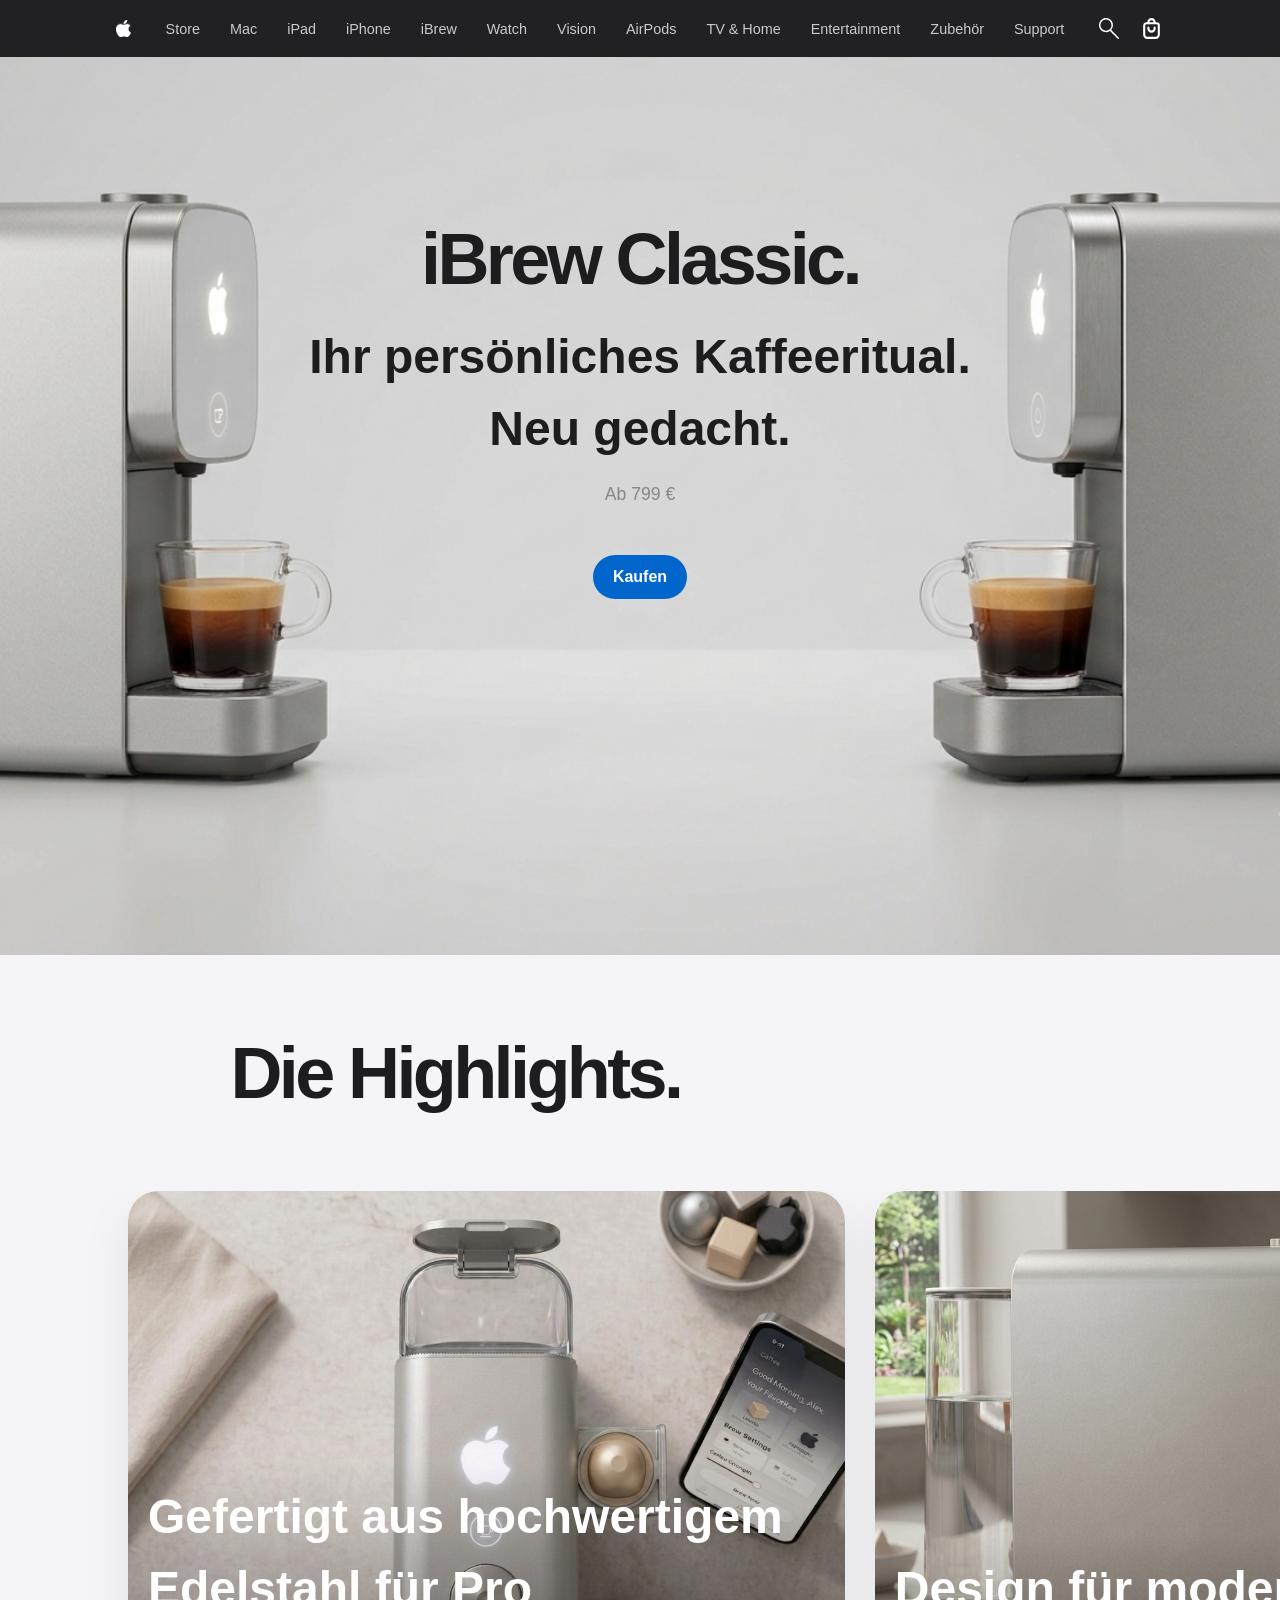
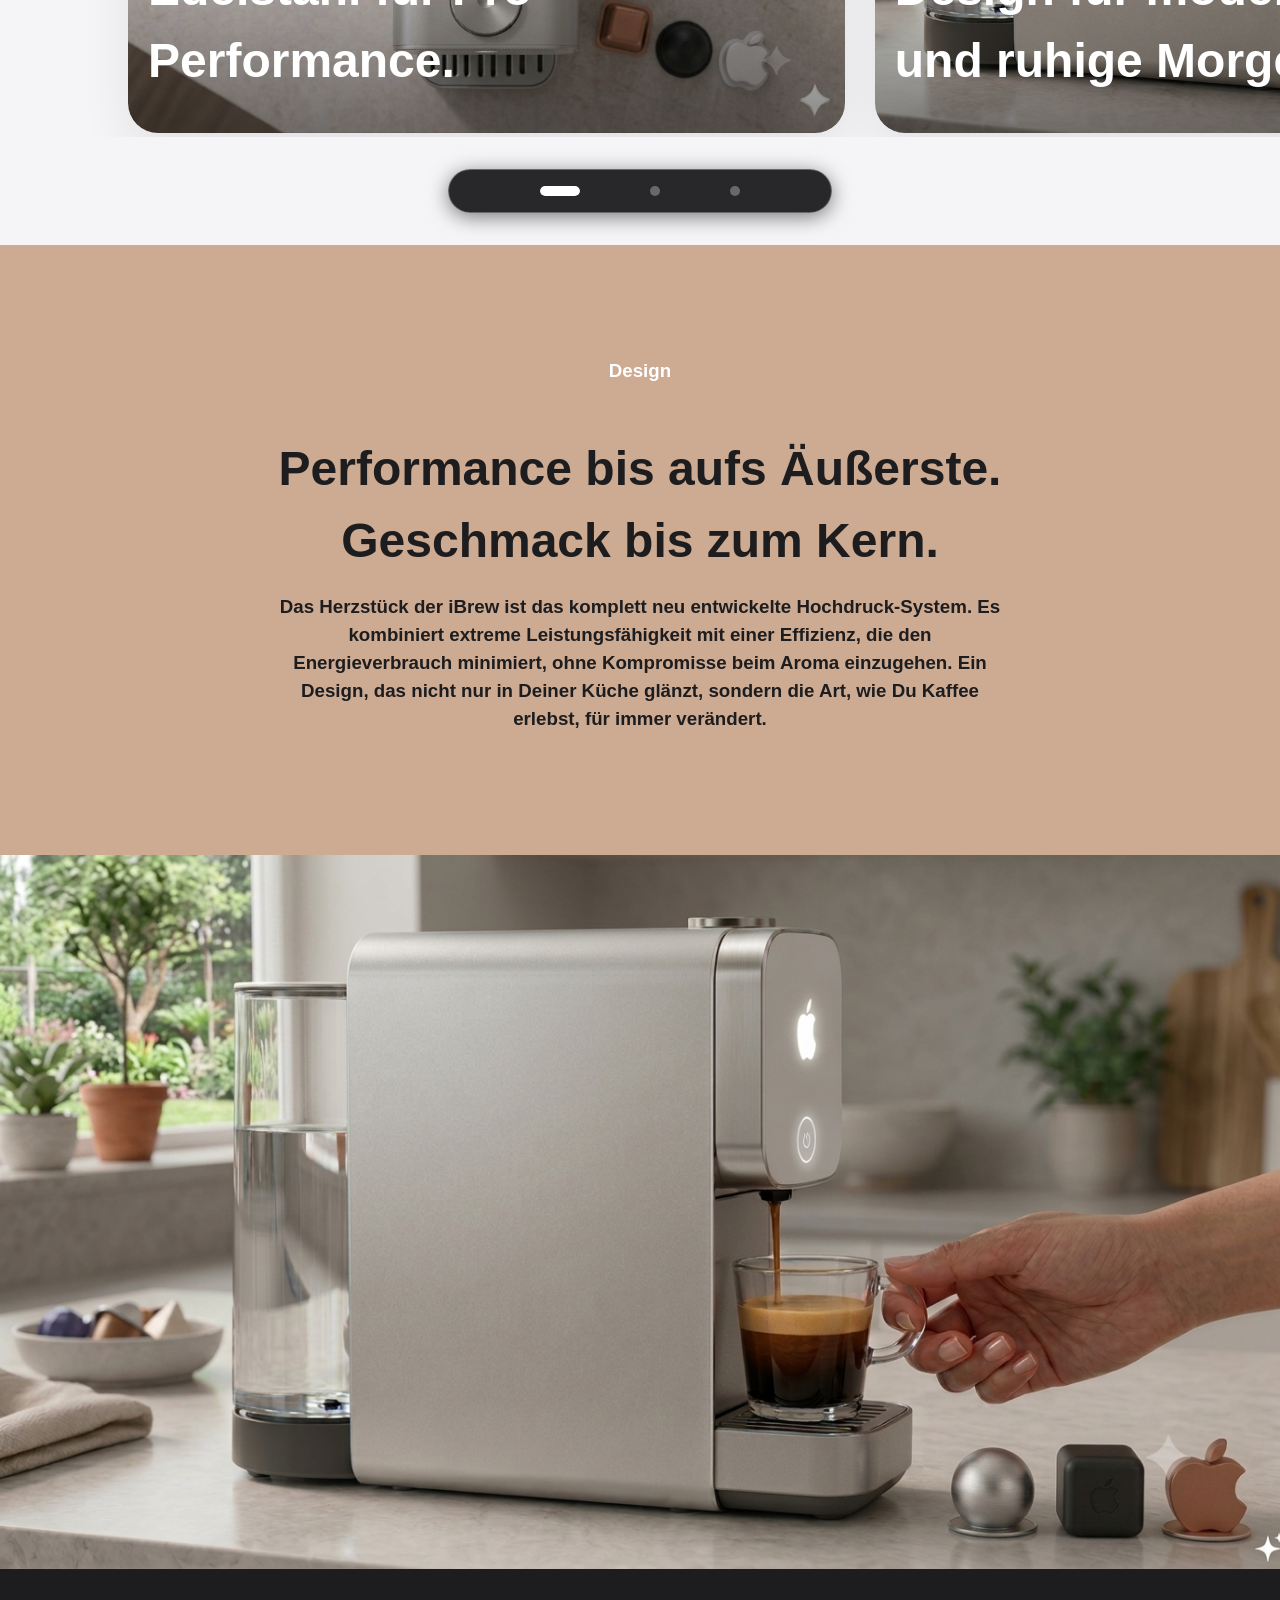
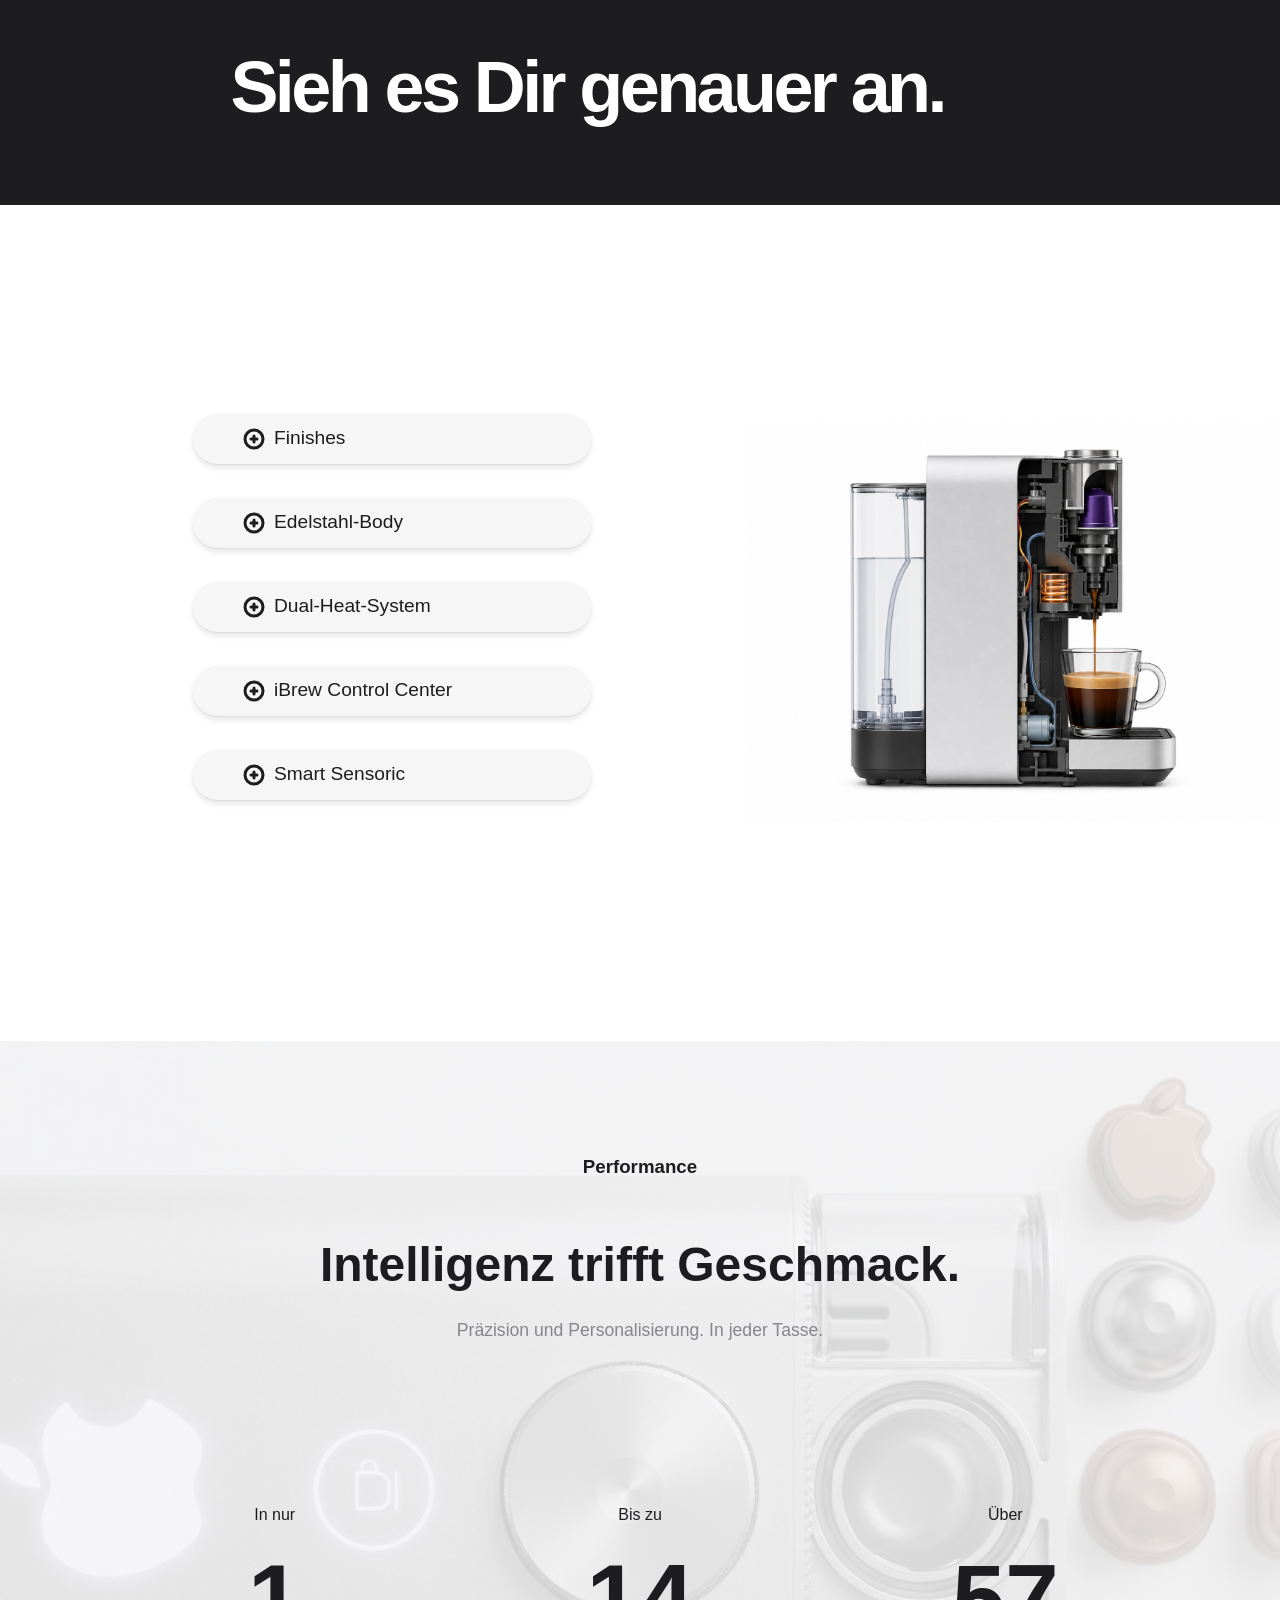
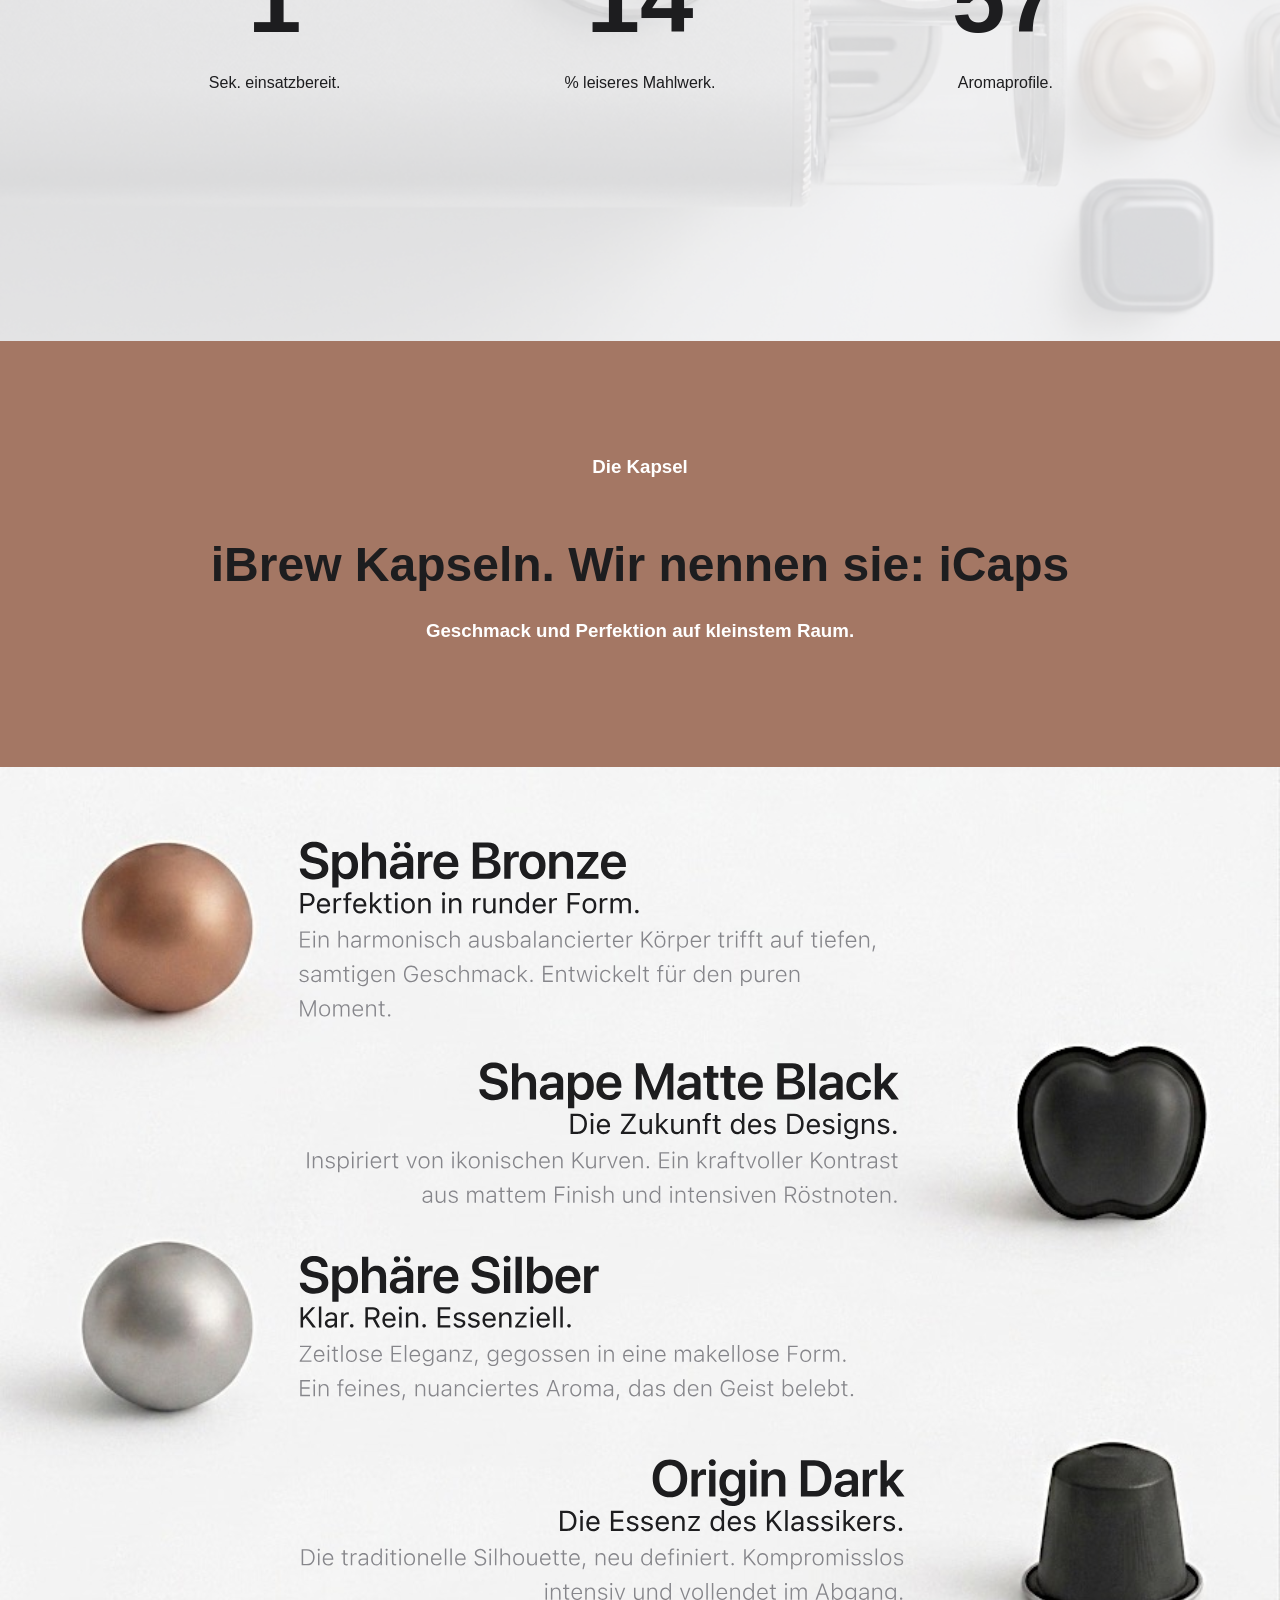
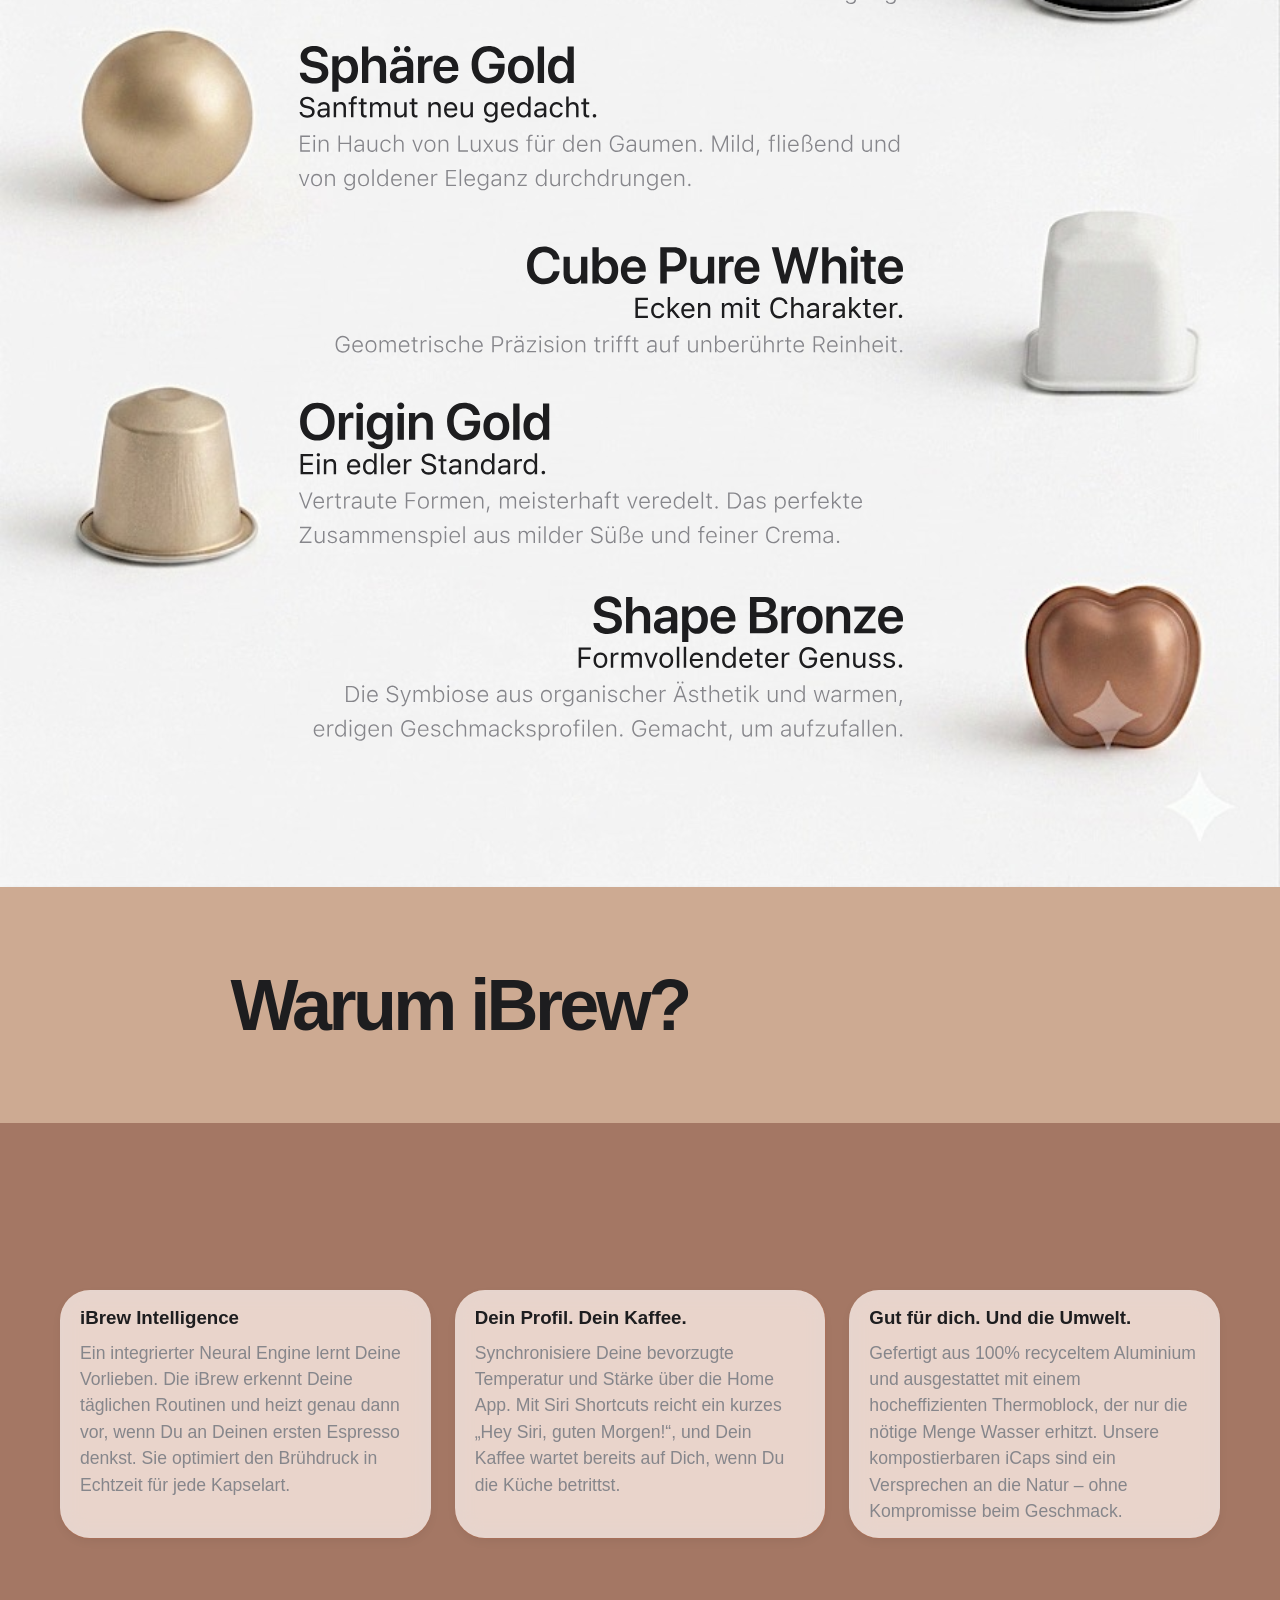
==== commit 01936296: "Ansprachen geändert" ====
--- a/index.html
+++ b/index.html
@@ -108,7 +108,7 @@
         </section>
 
         <section>
-            <h1 class="space_left closer_look fade-in">Sieh es dir genauer an.</h1>
+            <h1 class="space_left closer_look fade-in">Sieh es Dir genauer an.</h1>
         </section>
 
         <section class="flex-spalten fade-in">
@@ -271,14 +271,14 @@
         </section>
 
         <section class="fade-in container section-padding" id="kaufen">
-            <h2>Ihr Morgenritual. Perfektioniert.</h2>
+            <h2>Dein Morgenritual. Perfektioniert.</h2>
             <button class="btn btn-large">Kaufen</button>
         </section>
 
         <!--Modelle vorstellen:-->
         <section class="fade-in container section-padding id-comparison" id="modelle">
             <h2 class="section-title">Welches iBrew passt zu Ihnen?</h2>
-            <p class="section-subtitle">Entdecken Sie die perfekte Kaffeemaschine für Ihren Lebensstil.</p>
+            <p class="section-subtitle">Entdecke die perfekte Kaffeemaschine für Deinen Lebensstil.</p>
 
             <div class="model-teaser-grid">
                 <div class="model-card">
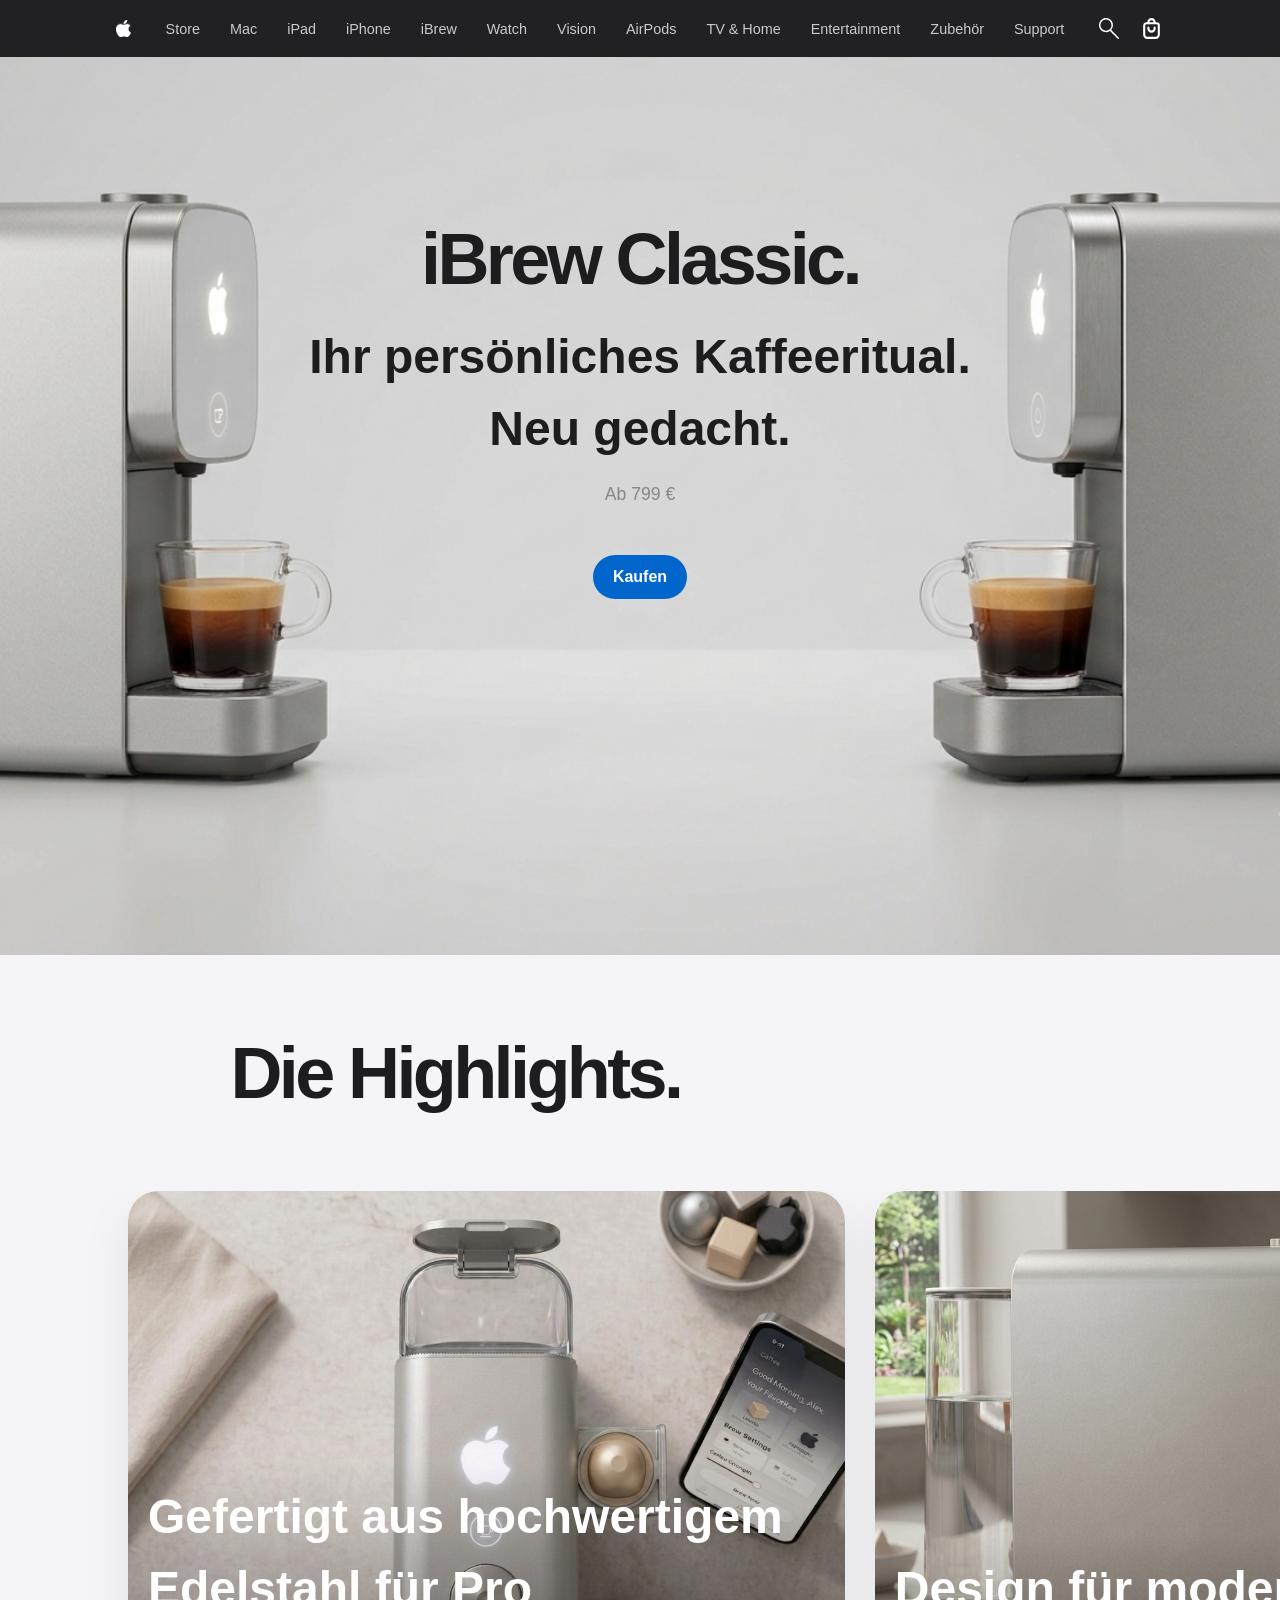
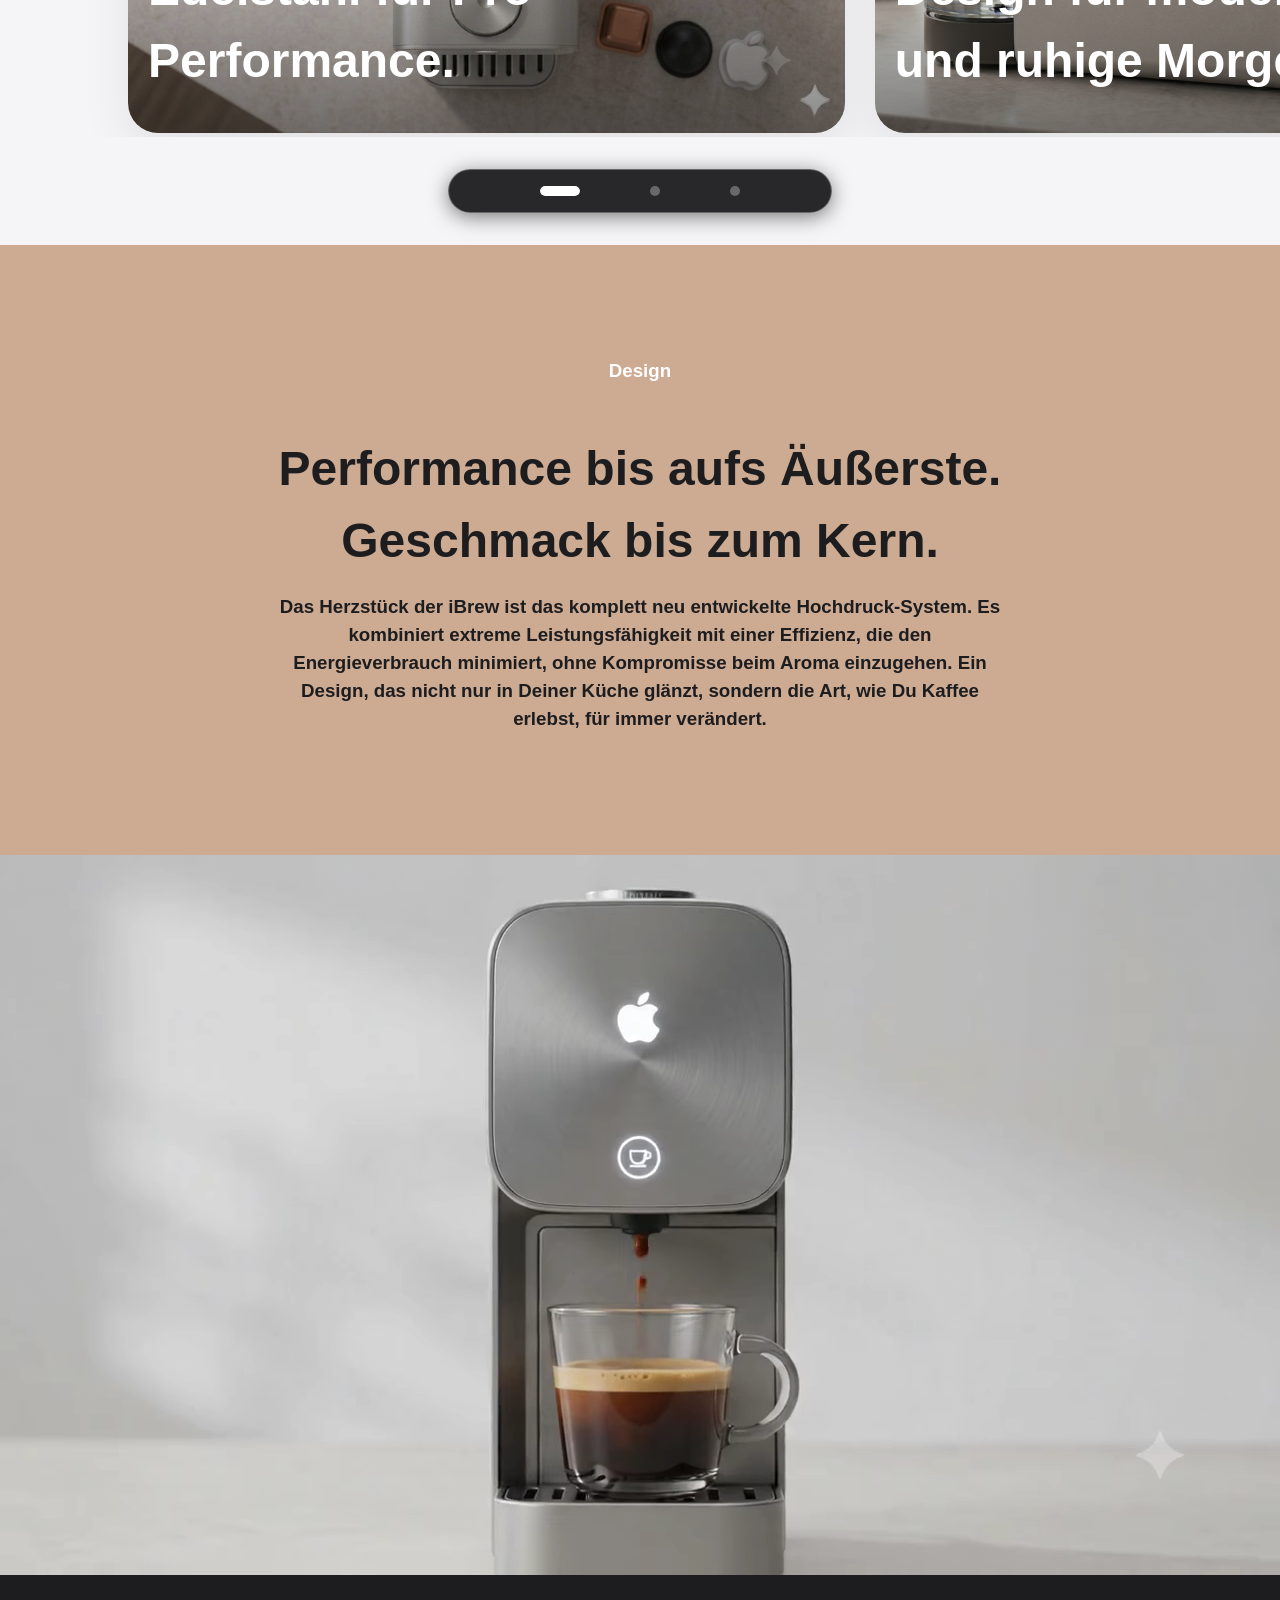
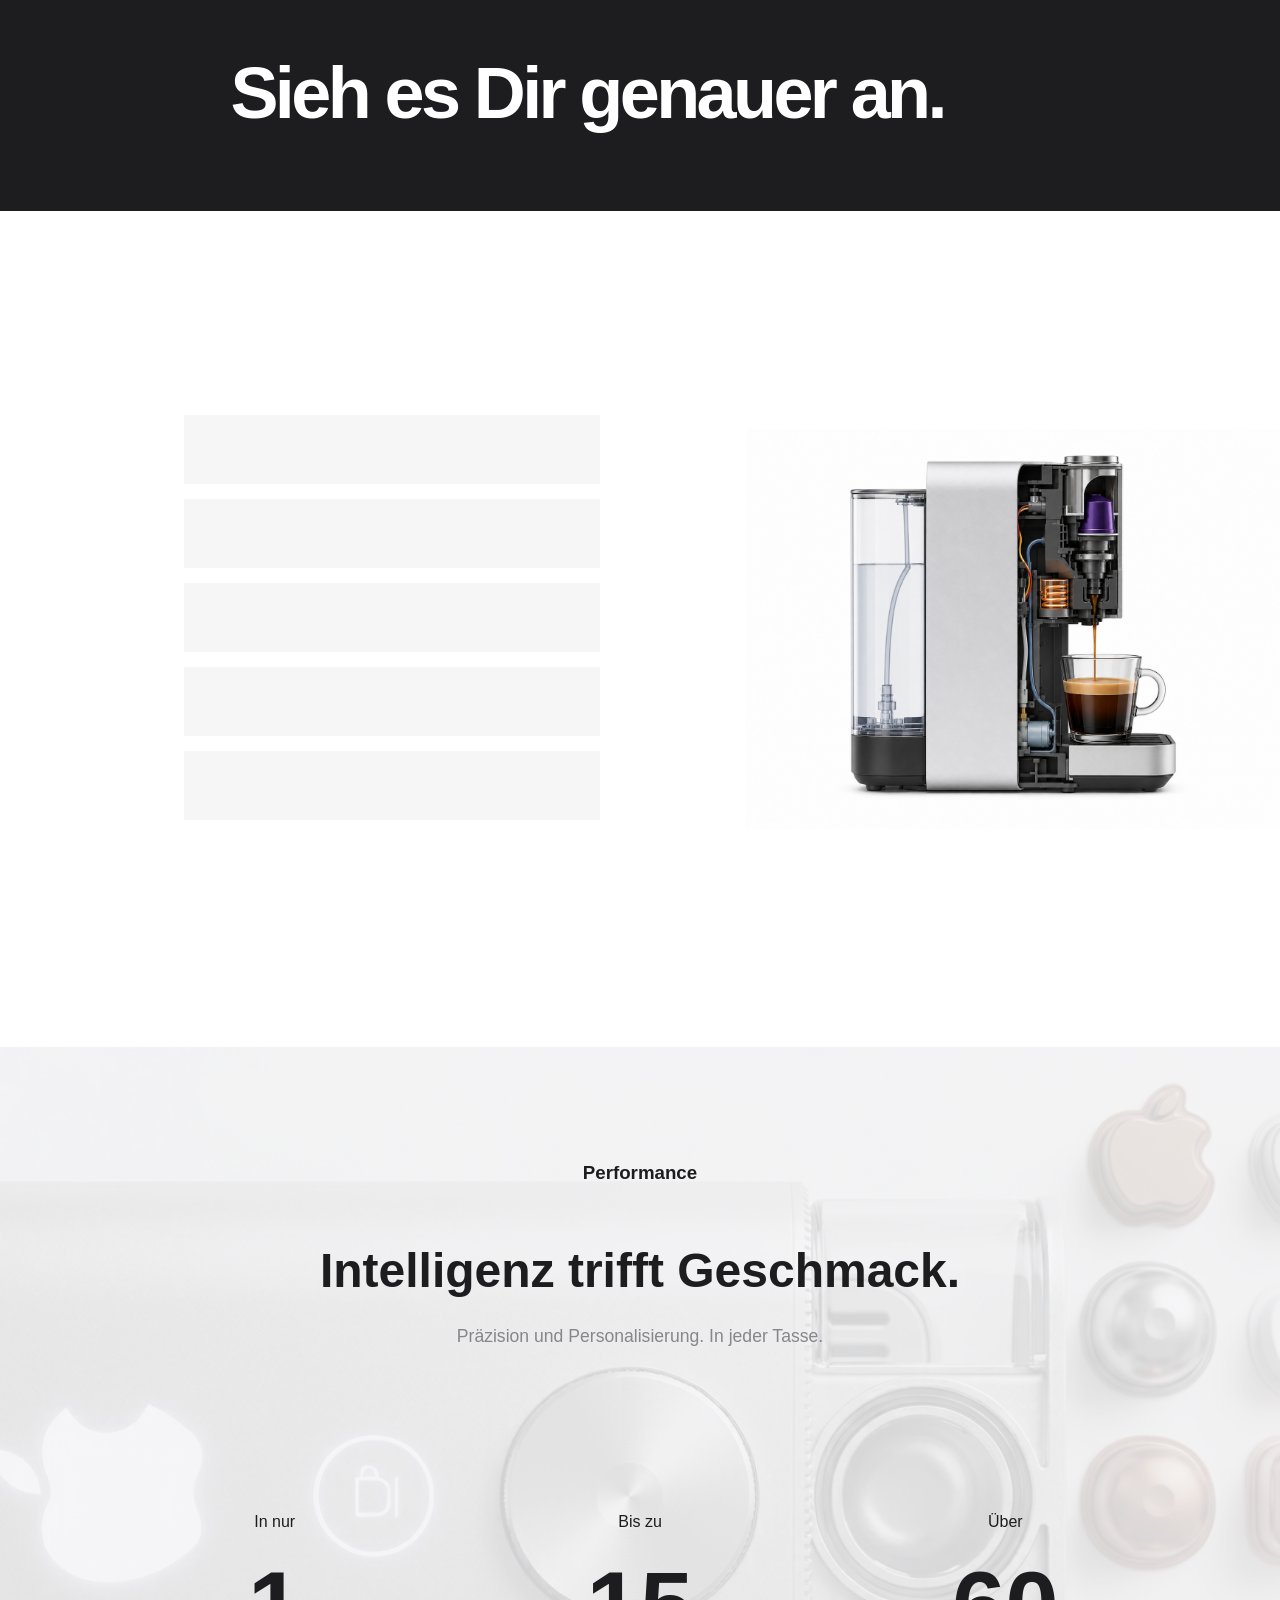
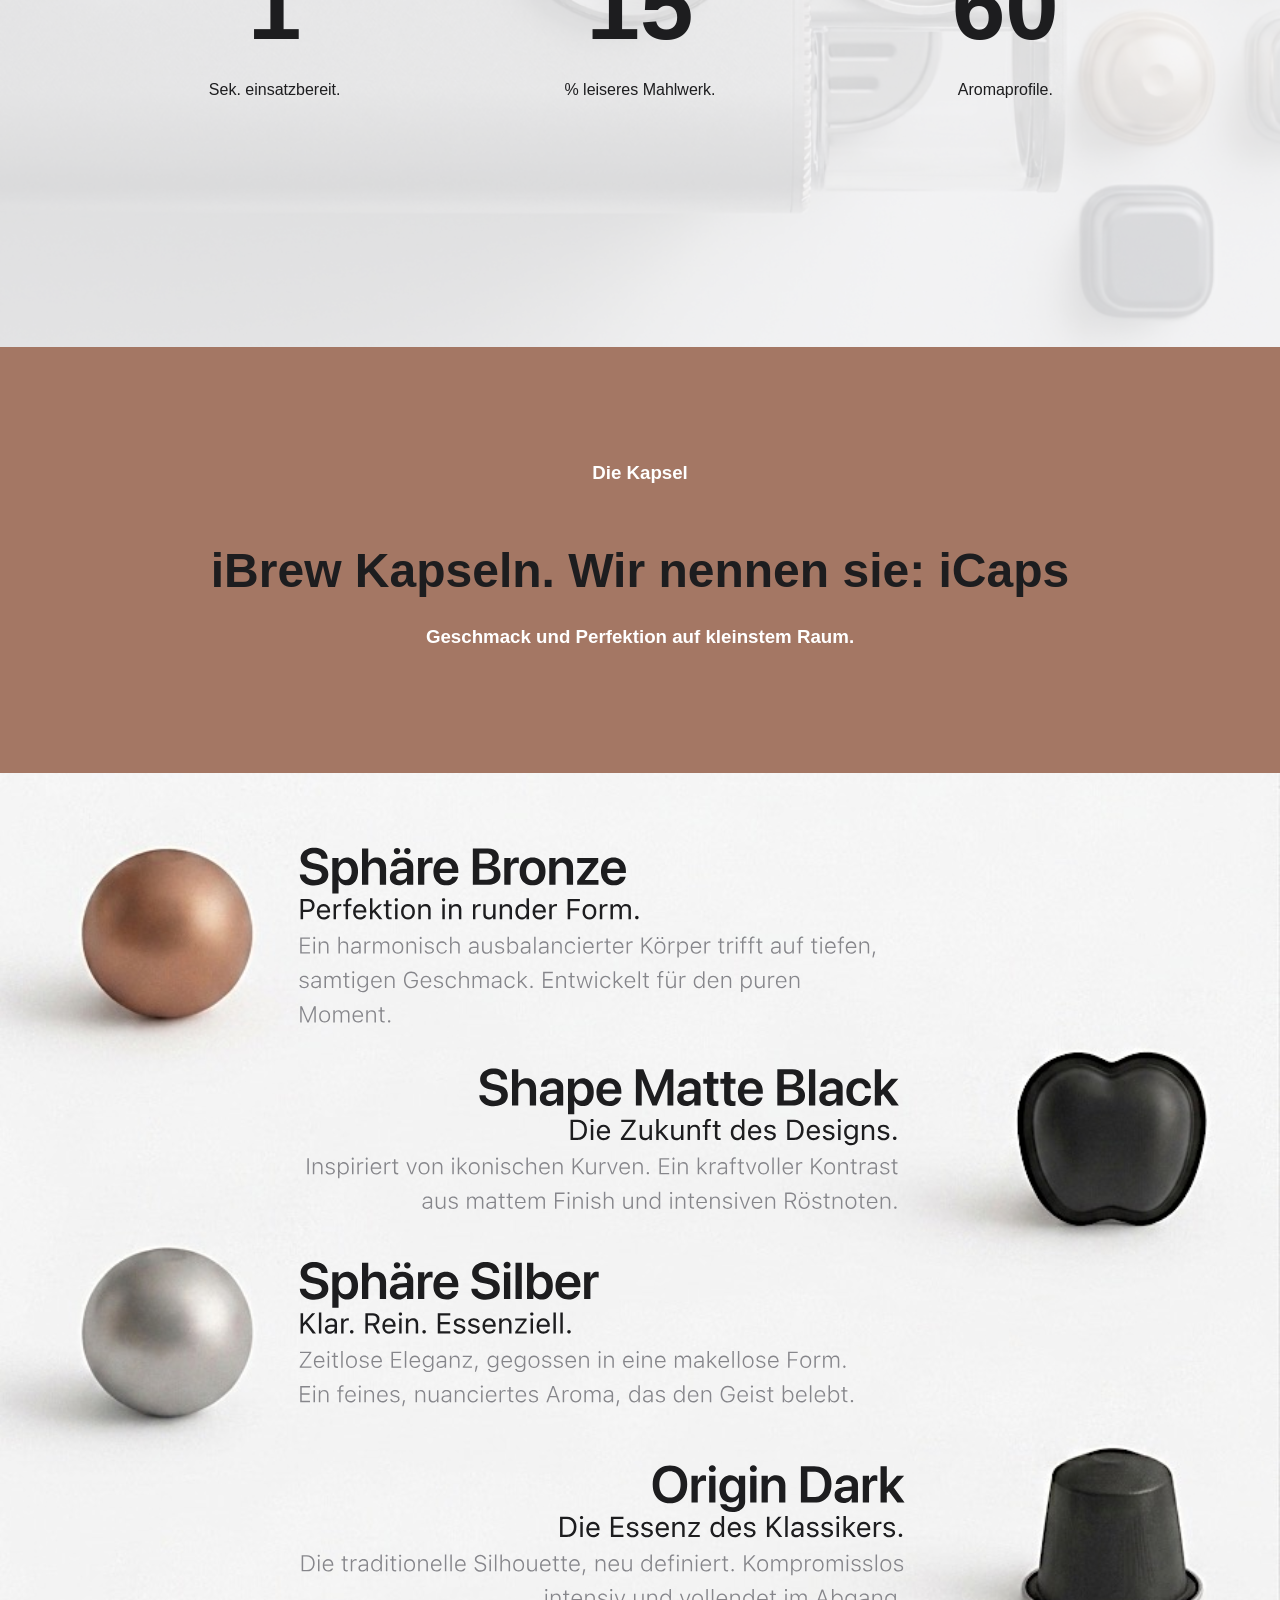
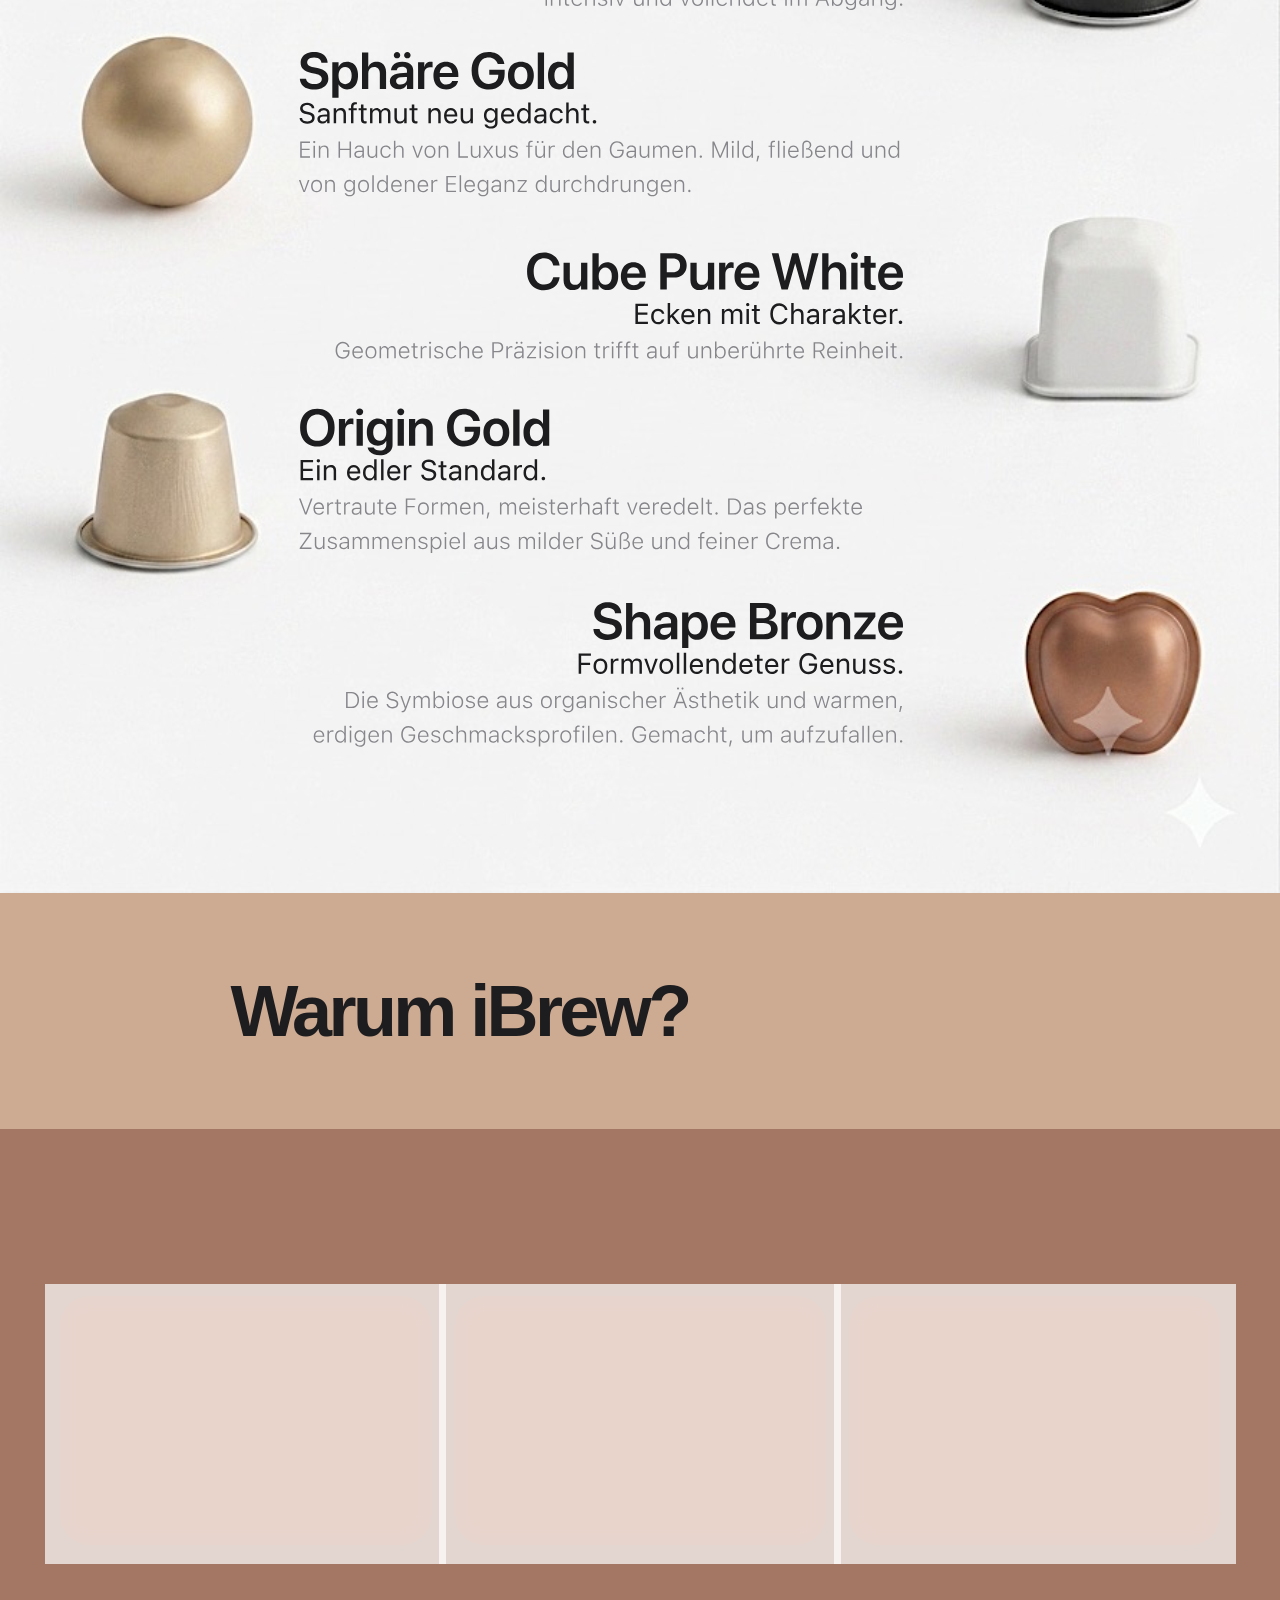
==== commit 846fd84c: "letzte Änderungen" ====
--- a/index.html
+++ b/index.html
@@ -103,9 +103,14 @@
             </div>
         </section>
 
-        <section class="side fade-in"> <!--Sidebild-->
+        <!-- <section class="side fade-in"> 
             <img src="Bilder/side.png" alt="Seitenansicht iBrew" title="Seitenansicht iBrew">
-        </section>
+        </section> -->
+
+        <video autoplay loop muted playsinline class="hero-video fade-in">
+            <source src="Bilder/classic_video.mp4" type="video/mp4" loading="lazy">
+            <source src="Bilder/classic_video.webm" type="video/webm" loading="lazy"> Ihr Browser unterstützt das Video-Tag nicht.
+        </video>
 
         <section>
             <h1 class="space_left closer_look fade-in">Sieh es Dir genauer an.</h1>
@@ -190,7 +195,7 @@
             </div>
             <div class="spalte-rechts">
                 <img src="Bilder/Querschnitt silber.png" alt="Querschnitt iBrew Silber"
-                    title="Querschnitt iBrew Silber">
+                    title="Querschnitt iBrew Silber" loading="lazy">
             </div>
         </section>
 
@@ -306,7 +311,7 @@
                     <div class="model-info">
                         <p class="model-description">
                             Ein Knopfdruck für alle. Mit intelligenten Benutzerprofilen für jedes Familienmitglied,
-                            einem extragroßen XL-Wassertank und kinderleichter One-Touch-Bedienung für
+                            einem extragroßen XXL-Wassertank und kinderleichter One-Touch-Bedienung für
                             Kaffeespezialitäten und Kakao.
                         </p>
                         <a href="ibrew_family.html" class="model-link">Mehr zum Family Modell erfahren &rarr;</a>
--- a/main.css
+++ b/main.css
@@ -28,9 +28,12 @@
 .container {
     max-width: 1200px;
     margin: 0 auto;
-    width: 100%; /* Das zwingt den Container auf die volle Breite */
-    padding: 0 20px; /* Schützt Inhalte davor, am Handy den Rand zu berühren */
-    box-sizing: border-box; /* Wichtig in Kombination mit padding */
+    width: 100%;
+    /* Das zwingt den Container auf die volle Breite */
+    padding: 0 20px;
+    /* Schützt Inhalte davor, am Handy den Rand zu berühren */
+    box-sizing: border-box;
+    /* Wichtig in Kombination mit padding */
 }
 
 .section-padding {
@@ -505,6 +508,15 @@
     /* Entfernt den standardmäßigen kleinen Whitespace unter Bildern */
     object-fit: cover;
     /* Schneidet das Bild sauber zu, falls Höhenbegrenzungen ins Spiel kommen */
+}
+
+.hero-video {
+    width: 100%;
+    /* Nutzt die volle Breite des Containers */
+    height: auto;
+    /* Behält das richtige Seitenverhältnis bei */
+    display: block;
+    /* Verhindert unschöne Abstände nach unten */
 }
 
 /*Part unter: "Sieh es dir genauer an."*/
